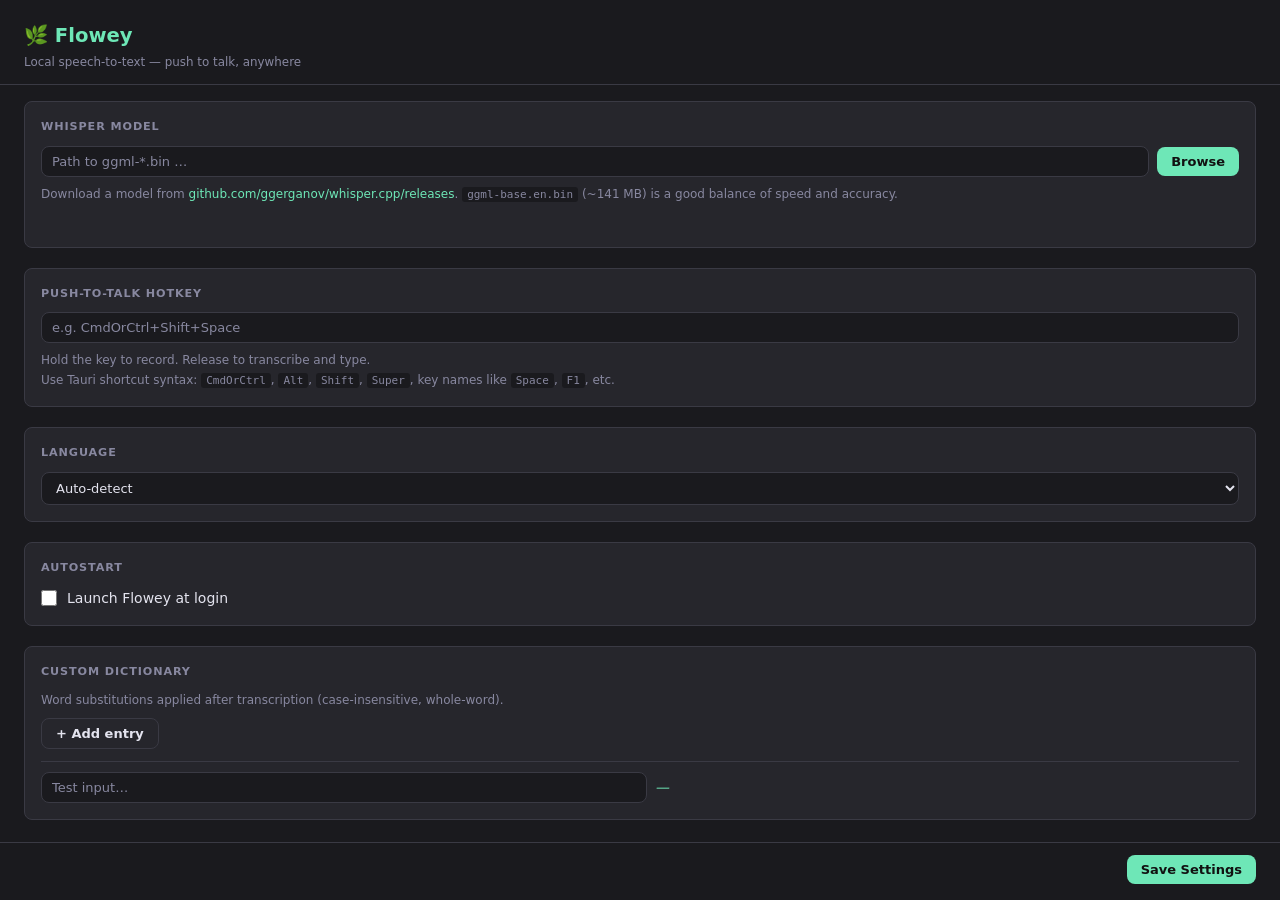
==== frontend/index.html @ 40b997fe "Initial implementation: Tauri-based local speech-to-text app - Push-to-talk via configurable global " ====
<!DOCTYPE html>
<html lang="en">
<head>
  <meta charset="UTF-8" />
  <meta name="viewport" content="width=device-width, initial-scale=1.0" />
  <title>Flowey — Settings</title>
  <link rel="stylesheet" href="style.css" />
</head>
<body>
  <header>
    <h1>🌿 Flowey</h1>
    <p class="subtitle">Local speech-to-text — push to talk, anywhere</p>
  </header>

  <main>

    <!-- ── Model ──────────────────────────────────────────── -->
    <section>
      <h2>Whisper Model</h2>
      <div class="row">
        <input id="model-path" type="text" placeholder="Path to ggml-*.bin …" spellcheck="false" />
        <button id="model-browse">Browse</button>
      </div>
      <p class="hint">
        Download a model from
        <a href="#" id="model-link">github.com/ggerganov/whisper.cpp/releases</a>.
        <code>ggml-base.en.bin</code> (~141 MB) is a good balance of speed and accuracy.
      </p>
      <div id="model-status" class="model-status"></div>
    </section>

    <!-- ── Hotkey ─────────────────────────────────────────── -->
    <section>
      <h2>Push-to-Talk Hotkey</h2>
      <div class="row">
        <input id="hotkey" type="text" placeholder="e.g. CmdOrCtrl+Shift+Space" spellcheck="false" />
      </div>
      <p class="hint">
        Hold the key to record. Release to transcribe and type.<br />
        Use Tauri shortcut syntax: <code>CmdOrCtrl</code>, <code>Alt</code>,
        <code>Shift</code>, <code>Super</code>, key names like <code>Space</code>,
        <code>F1</code>, etc.
      </p>
    </section>

    <!-- ── Language ───────────────────────────────────────── -->
    <section>
      <h2>Language</h2>
      <select id="language">
        <option value="auto">Auto-detect</option>
        <option value="en">English</option>
        <option value="es">Spanish</option>
        <option value="fr">French</option>
        <option value="de">German</option>
        <option value="it">Italian</option>
        <option value="pt">Portuguese</option>
        <option value="nl">Dutch</option>
        <option value="ja">Japanese</option>
        <option value="zh">Chinese</option>
        <option value="ko">Korean</option>
        <option value="ru">Russian</option>
        <option value="ar">Arabic</option>
        <option value="hi">Hindi</option>
        <option value="tr">Turkish</option>
        <option value="pl">Polish</option>
      </select>
    </section>

    <!-- ── Autostart ──────────────────────────────────────── -->
    <section>
      <h2>Autostart</h2>
      <label class="toggle-row">
        <input id="autostart" type="checkbox" />
        <span>Launch Flowey at login</span>
      </label>
    </section>

    <!-- ── Dictionary ─────────────────────────────────────── -->
    <section>
      <h2>Custom Dictionary</h2>
      <p class="hint">
        Word substitutions applied after transcription (case-insensitive, whole-word).
      </p>
      <div id="dict-entries"></div>
      <button id="dict-add" class="secondary">+ Add entry</button>

      <div class="dict-test">
        <input id="dict-test-input"  type="text" placeholder="Test input…" />
        <span id="dict-test-output" class="dict-test-output">—</span>
      </div>
    </section>

  </main>

  <footer>
    <div id="save-status" class="save-status"></div>
    <button id="save">Save Settings</button>
  </footer>

  <script src="settings.js"></script>
</body>
</html>
---- frontend/style.css ----
/* ── Reset & base ──────────────────────────────────────────── */
*, *::before, *::after { box-sizing: border-box; margin: 0; padding: 0; }

:root {
  --bg:       #1a1a1e;
  --surface:  #26262c;
  --border:   #3a3a44;
  --accent:   #6ee7b7;
  --text:     #e4e4ef;
  --muted:    #8888a0;
  --danger:   #f87171;
  --radius:   8px;
  --font:     -apple-system, BlinkMacSystemFont, "Segoe UI", system-ui, sans-serif;
}

html, body {
  background: var(--bg);
  color: var(--text);
  font-family: var(--font);
  font-size: 14px;
  line-height: 1.6;
  height: 100%;
}

body {
  display: flex;
  flex-direction: column;
  min-height: 100vh;
}

/* ── Header ────────────────────────────────────────────────── */
header {
  padding: 20px 24px 12px;
  border-bottom: 1px solid var(--border);
}
header h1    { font-size: 1.4rem; font-weight: 700; color: var(--accent); }
header .subtitle { color: var(--muted); font-size: 0.85rem; margin-top: 2px; }

/* ── Main ──────────────────────────────────────────────────── */
main {
  flex: 1;
  overflow-y: auto;
  padding: 16px 24px;
  display: flex;
  flex-direction: column;
  gap: 20px;
}

section {
  background: var(--surface);
  border: 1px solid var(--border);
  border-radius: var(--radius);
  padding: 16px;
}

section h2 {
  font-size: 0.8rem;
  font-weight: 600;
  text-transform: uppercase;
  letter-spacing: 0.08em;
  color: var(--muted);
  margin-bottom: 10px;
}

/* ── Form elements ─────────────────────────────────────────── */
input[type="text"], select {
  background: var(--bg);
  border: 1px solid var(--border);
  border-radius: var(--radius);
  color: var(--text);
  font-family: var(--font);
  font-size: 13px;
  padding: 7px 10px;
  width: 100%;
  outline: none;
  transition: border-color .15s;
}
input[type="text"]:focus,
select:focus { border-color: var(--accent); }

input[type="text"]::placeholder { color: var(--muted); }

select { cursor: pointer; }
select option { background: var(--surface); }

/* ── Buttons ───────────────────────────────────────────────── */
button {
  background: var(--accent);
  border: none;
  border-radius: var(--radius);
  color: #111;
  cursor: pointer;
  font-family: var(--font);
  font-size: 13px;
  font-weight: 600;
  padding: 7px 14px;
  transition: opacity .15s;
  white-space: nowrap;
}
button:hover   { opacity: .85; }
button:active  { opacity: .7;  }
button.secondary {
  background: var(--surface);
  border: 1px solid var(--border);
  color: var(--text);
}

/* ── Row layout ────────────────────────────────────────────── */
.row {
  display: flex;
  gap: 8px;
  align-items: center;
}
.row input { flex: 1; }

/* ── Hints ─────────────────────────────────────────────────── */
.hint {
  color: var(--muted);
  font-size: 12px;
  margin-top: 8px;
}
.hint a          { color: var(--accent); text-decoration: none; }
.hint a:hover    { text-decoration: underline; }
.hint code {
  background: var(--bg);
  border-radius: 3px;
  padding: 1px 5px;
  font-size: 11px;
  font-family: "SFMono-Regular", Consolas, monospace;
}

/* ── Autostart toggle ──────────────────────────────────────── */
.toggle-row {
  display: flex;
  align-items: center;
  gap: 10px;
  cursor: pointer;
}
.toggle-row input[type="checkbox"] {
  width: 16px;
  height: 16px;
  cursor: pointer;
  accent-color: var(--accent);
}

/* ── Dictionary ────────────────────────────────────────────── */
#dict-entries {
  display: flex;
  flex-direction: column;
  gap: 6px;
  margin-bottom: 8px;
}
.dict-row {
  display: flex;
  gap: 6px;
  align-items: center;
}
.dict-row input       { flex: 1; }
.dict-row input:first-child { max-width: 40%; }
.dict-row .dict-arrow { color: var(--muted); user-select: none; padding: 0 2px; }
.dict-row .dict-del   {
  background: transparent;
  border: 1px solid var(--border);
  color: var(--danger);
  padding: 4px 8px;
  font-size: 12px;
}

.dict-test {
  display: flex;
  align-items: center;
  gap: 8px;
  margin-top: 12px;
  padding-top: 10px;
  border-top: 1px solid var(--border);
}
.dict-test input        { flex: 1; }
.dict-test-output {
  flex: 1;
  font-style: italic;
  color: var(--accent);
  min-width: 0;
  white-space: nowrap;
  overflow: hidden;
  text-overflow: ellipsis;
}

/* ── Model status ──────────────────────────────────────────── */
.model-status {
  margin-top: 8px;
  font-size: 12px;
  min-height: 18px;
}
.model-status.ok  { color: var(--accent); }
.model-status.err { color: var(--danger); }

/* ── Footer / save ─────────────────────────────────────────── */
footer {
  display: flex;
  align-items: center;
  justify-content: flex-end;
  gap: 12px;
  padding: 12px 24px 16px;
  border-top: 1px solid var(--border);
}

.save-status {
  font-size: 12px;
  color: var(--accent);
  min-height: 18px;
  transition: opacity .3s;
}
.save-status.err { color: var(--danger); }

/* ── Scrollbar ─────────────────────────────────────────────── */
::-webkit-scrollbar       { width: 6px; }
::-webkit-scrollbar-track { background: transparent; }
::-webkit-scrollbar-thumb { background: var(--border); border-radius: 3px; }
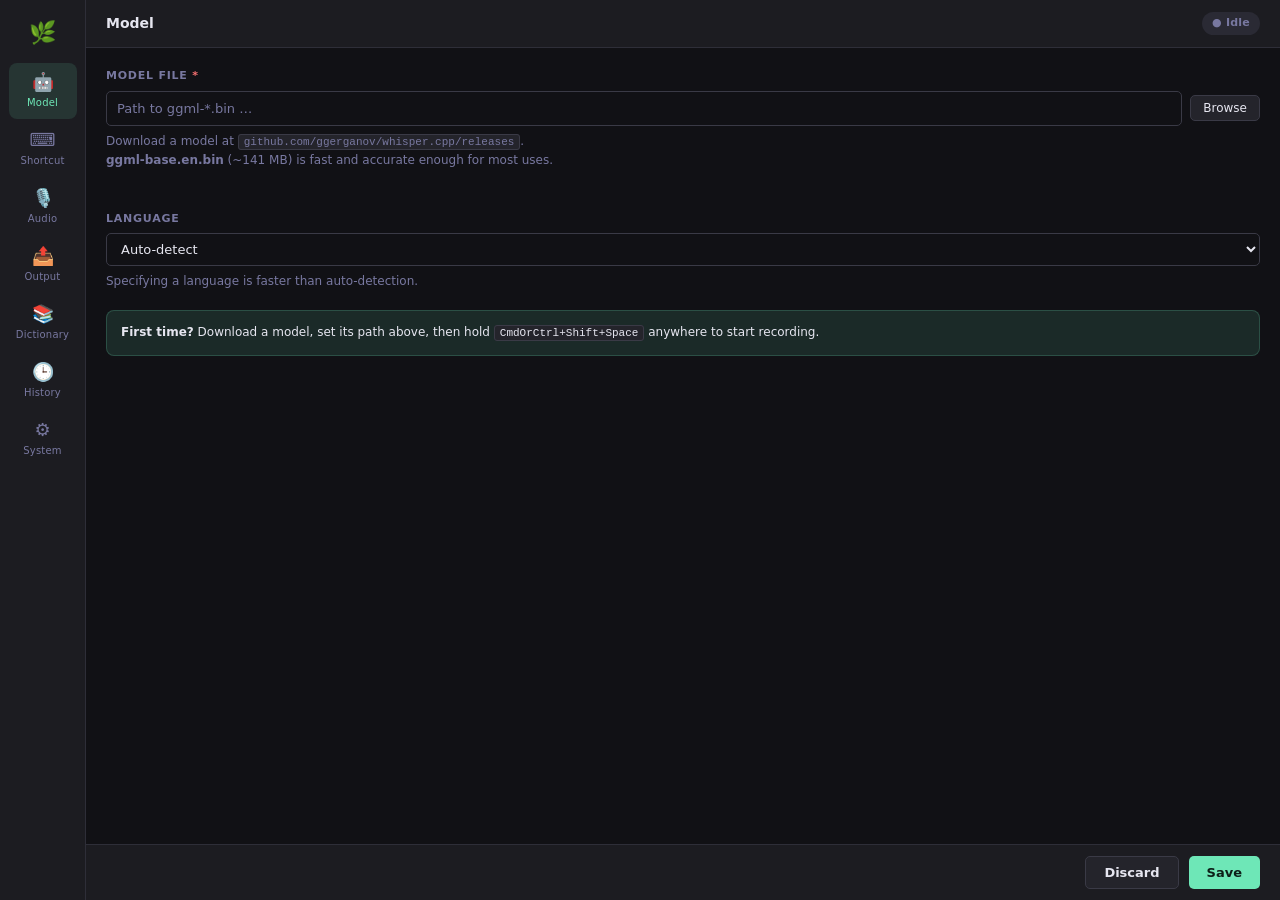
==== commit c6725eea: "feat: major improvement pass — new features, bug fixes, UI redesign, landing page Backend fixes & im" ====
--- a/frontend/index.html
+++ b/frontend/index.html
@@ -7,96 +7,260 @@
   <link rel="stylesheet" href="style.css" />
 </head>
 <body>
-  <header>
-    <h1>🌿 Flowey</h1>
-    <p class="subtitle">Local speech-to-text — push to talk, anywhere</p>
-  </header>
-
-  <main>
-
-    <!-- ── Model ──────────────────────────────────────────── -->
-    <section>
-      <h2>Whisper Model</h2>
-      <div class="row">
-        <input id="model-path" type="text" placeholder="Path to ggml-*.bin …" spellcheck="false" />
-        <button id="model-browse">Browse</button>
+
+<!-- ── App shell ──────────────────────────────────────────── -->
+<div class="shell">
+
+  <!-- Sidebar -->
+  <nav class="sidebar">
+    <div class="sidebar-logo">🌿</div>
+
+    <button class="nav-item active" data-section="model">
+      <span class="nav-icon">🤖</span>
+      <span class="nav-label">Model</span>
+    </button>
+    <button class="nav-item" data-section="shortcut">
+      <span class="nav-icon">⌨️</span>
+      <span class="nav-label">Shortcut</span>
+    </button>
+    <button class="nav-item" data-section="audio">
+      <span class="nav-icon">🎙️</span>
+      <span class="nav-label">Audio</span>
+    </button>
+    <button class="nav-item" data-section="output">
+      <span class="nav-icon">📤</span>
+      <span class="nav-label">Output</span>
+    </button>
+    <button class="nav-item" data-section="dictionary">
+      <span class="nav-icon">📚</span>
+      <span class="nav-label">Dictionary</span>
+    </button>
+    <button class="nav-item" data-section="history">
+      <span class="nav-icon">🕒</span>
+      <span class="nav-label">History</span>
+    </button>
+    <button class="nav-item" data-section="system">
+      <span class="nav-icon">⚙️</span>
+      <span class="nav-label">System</span>
+    </button>
+  </nav>
+
+  <!-- Main area -->
+  <div class="main">
+
+    <!-- Header -->
+    <header class="topbar">
+      <span class="topbar-title" id="section-title">Model</span>
+      <span id="status-badge" class="status-badge idle">● Idle</span>
+    </header>
+
+    <!-- Content panels -->
+    <div class="content">
+
+      <!-- ── Model ─────────────────────────────────────── -->
+      <section id="section-model" class="panel active">
+        <div class="field-group">
+          <label class="field-label">Model file <span class="required">*</span></label>
+          <div class="row">
+            <input id="model-path" type="text"
+                   placeholder="Path to ggml-*.bin …" spellcheck="false" />
+            <button id="model-browse" class="btn-sm">Browse</button>
+          </div>
+          <p class="hint">
+            Download a model at
+            <code>github.com/ggerganov/whisper.cpp/releases</code>.<br />
+            <strong>ggml-base.en.bin</strong> (~141 MB) is fast and accurate enough for most uses.
+          </p>
+          <div id="model-status" class="inline-status"></div>
+        </div>
+
+        <div class="field-group">
+          <label class="field-label">Language</label>
+          <select id="language">
+            <option value="auto">Auto-detect</option>
+            <option value="en">English</option>
+            <option value="es">Spanish</option>
+            <option value="fr">French</option>
+            <option value="de">German</option>
+            <option value="it">Italian</option>
+            <option value="pt">Portuguese</option>
+            <option value="nl">Dutch</option>
+            <option value="ja">Japanese</option>
+            <option value="zh">Chinese</option>
+            <option value="ko">Korean</option>
+            <option value="ru">Russian</option>
+            <option value="ar">Arabic</option>
+            <option value="hi">Hindi</option>
+            <option value="tr">Turkish</option>
+            <option value="pl">Polish</option>
+          </select>
+          <p class="hint">Specifying a language is faster than auto-detection.</p>
+        </div>
+
+        <div class="callout">
+          <strong>First time?</strong> Download a model, set its path above, then
+          hold <kbd>CmdOrCtrl+Shift+Space</kbd> anywhere to start recording.
+        </div>
+      </section>
+
+      <!-- ── Shortcut ───────────────────────────────────── -->
+      <section id="section-shortcut" class="panel">
+        <div class="field-group">
+          <label class="field-label">Push-to-talk hotkey</label>
+          <div class="hotkey-row">
+            <input id="hotkey" type="text"
+                   placeholder="e.g. CmdOrCtrl+Shift+Space" spellcheck="false"
+                   readonly />
+            <button id="hotkey-record" class="btn-sm">Change</button>
+            <button id="hotkey-reset"  class="btn-sm secondary" title="Reset to default">↺</button>
+          </div>
+          <div id="hotkey-recording-hint" class="hint" style="display:none">
+            Press any key combination… <span id="hotkey-preview" class="key-preview"></span>
+          </div>
+          <p class="hint">
+            Hold to record, release to transcribe.<br />
+            Syntax: <kbd>CmdOrCtrl</kbd> <kbd>Alt</kbd> <kbd>Shift</kbd>
+            <kbd>Super</kbd> + key name.
+          </p>
+        </div>
+
+        <div class="field-group">
+          <label class="field-label">Max recording duration</label>
+          <div class="row row-compact">
+            <input id="max-secs" type="number" min="5" max="300" step="5"
+                   style="width:90px" />
+            <span class="unit">seconds</span>
+          </div>
+          <p class="hint">Recording stops automatically after this many seconds. (5–300 s)</p>
+        </div>
+      </section>
+
+      <!-- ── Audio ──────────────────────────────────────── -->
+      <section id="section-audio" class="panel">
+        <div class="field-group">
+          <label class="field-label">Input device</label>
+          <div class="row">
+            <select id="input-device" style="flex:1"></select>
+            <button id="refresh-devices" class="btn-sm secondary" title="Refresh">↻</button>
+          </div>
+          <p class="hint">Choose which microphone Flowey records from.</p>
+        </div>
+      </section>
+
+      <!-- ── Output ─────────────────────────────────────── -->
+      <section id="section-output" class="panel">
+        <div class="field-group">
+          <label class="field-label">Text delivery mode</label>
+          <div class="radio-group">
+            <label class="radio-item">
+              <input type="radio" name="output-mode" value="type" />
+              <span class="radio-label">
+                <strong>Keystroke injection</strong>
+                <span class="radio-sub">Types directly into the focused window (default)</span>
+              </span>
+            </label>
+            <label class="radio-item">
+              <input type="radio" name="output-mode" value="clipboard" />
+              <span class="radio-label">
+                <strong>Clipboard only</strong>
+                <span class="radio-sub">Copies text to clipboard — paste manually with Ctrl+V</span>
+              </span>
+            </label>
+            <label class="radio-item">
+              <input type="radio" name="output-mode" value="typeAndClipboard" />
+              <span class="radio-label">
+                <strong>Both</strong>
+                <span class="radio-sub">Types AND copies — most flexible option</span>
+              </span>
+            </label>
+          </div>
+        </div>
+
+        <div class="callout callout-info">
+          <strong>macOS users:</strong> keystroke injection requires
+          <em>Accessibility</em> permission (System Settings → Privacy → Accessibility).
+          Use <strong>Clipboard only</strong> as a fallback.
+        </div>
+      </section>
+
+      <!-- ── Dictionary ─────────────────────────────────── -->
+      <section id="section-dictionary" class="panel">
+        <p class="hint" style="margin-bottom:12px">
+          Word substitutions applied after every transcription.
+          Case-insensitive. Whole-word matching.
+        </p>
+
+        <div class="dict-toolbar">
+          <button id="dict-add" class="btn-sm">+ Add entry</button>
+          <button id="dict-import" class="btn-sm secondary">Import JSON</button>
+          <button id="dict-export" class="btn-sm secondary">Export JSON</button>
+        </div>
+
+        <div id="dict-entries"></div>
+
+        <div class="dict-test-row">
+          <span class="dict-test-label">Test:</span>
+          <input id="dict-test-input"  type="text" placeholder="Type something…" />
+          <span class="dict-arrow">→</span>
+          <span id="dict-test-output" class="dict-test-output">—</span>
+        </div>
+      </section>
+
+      <!-- ── History ────────────────────────────────────── -->
+      <section id="section-history" class="panel">
+        <div class="history-toolbar">
+          <span class="history-count" id="history-count">0 entries</span>
+          <button id="history-clear" class="btn-sm secondary danger">Clear all</button>
+        </div>
+        <div id="history-list" class="history-list">
+          <p class="empty-state">No transcriptions yet. Hold the hotkey and speak!</p>
+        </div>
+      </section>
+
+      <!-- ── System ─────────────────────────────────────── -->
+      <section id="section-system" class="panel">
+        <div class="field-group">
+          <label class="field-label">Startup</label>
+          <label class="toggle-row">
+            <input id="autostart" type="checkbox" />
+            <span class="toggle-label">Launch Flowey at login</span>
+          </label>
+          <p class="hint">Flowey will run silently in the background at system startup.</p>
+        </div>
+
+        <div class="field-group">
+          <label class="field-label">About</label>
+          <div class="about-card">
+            <div class="about-logo">🌿</div>
+            <div>
+              <p><strong>Flowey</strong> v0.1.0</p>
+              <p class="hint">Local speech-to-text · Tauri + Rust + whisper.cpp</p>
+              <p class="hint">MIT License</p>
+            </div>
+          </div>
+        </div>
+
+        <div class="field-group">
+          <label class="field-label">Config file</label>
+          <div id="config-path" class="code-path">—</div>
+          <p class="hint">Edit manually if needed, then restart Flowey.</p>
+        </div>
+      </section>
+
+    </div><!-- /content -->
+
+    <!-- Footer -->
+    <footer class="footer">
+      <span id="save-status" class="save-status"></span>
+      <div class="footer-btns">
+        <button id="discard-btn" class="btn secondary">Discard</button>
+        <button id="save-btn"    class="btn">Save</button>
       </div>
-      <p class="hint">
-        Download a model from
-        <a href="#" id="model-link">github.com/ggerganov/whisper.cpp/releases</a>.
-        <code>ggml-base.en.bin</code> (~141 MB) is a good balance of speed and accuracy.
-      </p>
-      <div id="model-status" class="model-status"></div>
-    </section>
-
-    <!-- ── Hotkey ─────────────────────────────────────────── -->
-    <section>
-      <h2>Push-to-Talk Hotkey</h2>
-      <div class="row">
-        <input id="hotkey" type="text" placeholder="e.g. CmdOrCtrl+Shift+Space" spellcheck="false" />
-      </div>
-      <p class="hint">
-        Hold the key to record. Release to transcribe and type.<br />
-        Use Tauri shortcut syntax: <code>CmdOrCtrl</code>, <code>Alt</code>,
-        <code>Shift</code>, <code>Super</code>, key names like <code>Space</code>,
-        <code>F1</code>, etc.
-      </p>
-    </section>
-
-    <!-- ── Language ───────────────────────────────────────── -->
-    <section>
-      <h2>Language</h2>
-      <select id="language">
-        <option value="auto">Auto-detect</option>
-        <option value="en">English</option>
-        <option value="es">Spanish</option>
-        <option value="fr">French</option>
-        <option value="de">German</option>
-        <option value="it">Italian</option>
-        <option value="pt">Portuguese</option>
-        <option value="nl">Dutch</option>
-        <option value="ja">Japanese</option>
-        <option value="zh">Chinese</option>
-        <option value="ko">Korean</option>
-        <option value="ru">Russian</option>
-        <option value="ar">Arabic</option>
-        <option value="hi">Hindi</option>
-        <option value="tr">Turkish</option>
-        <option value="pl">Polish</option>
-      </select>
-    </section>
-
-    <!-- ── Autostart ──────────────────────────────────────── -->
-    <section>
-      <h2>Autostart</h2>
-      <label class="toggle-row">
-        <input id="autostart" type="checkbox" />
-        <span>Launch Flowey at login</span>
-      </label>
-    </section>
-
-    <!-- ── Dictionary ─────────────────────────────────────── -->
-    <section>
-      <h2>Custom Dictionary</h2>
-      <p class="hint">
-        Word substitutions applied after transcription (case-insensitive, whole-word).
-      </p>
-      <div id="dict-entries"></div>
-      <button id="dict-add" class="secondary">+ Add entry</button>
-
-      <div class="dict-test">
-        <input id="dict-test-input"  type="text" placeholder="Test input…" />
-        <span id="dict-test-output" class="dict-test-output">—</span>
-      </div>
-    </section>
-
-  </main>
-
-  <footer>
-    <div id="save-status" class="save-status"></div>
-    <button id="save">Save Settings</button>
-  </footer>
-
-  <script src="settings.js"></script>
+    </footer>
+
+  </div><!-- /main -->
+</div><!-- /shell -->
+
+<script src="settings.js"></script>
 </body>
 </html>
--- a/frontend/style.css
+++ b/frontend/style.css
@@ -1,218 +1,410 @@
-/* ── Reset & base ──────────────────────────────────────────── */
+/* ── Reset & custom properties ─────────────────────────────── */
 *, *::before, *::after { box-sizing: border-box; margin: 0; padding: 0; }
 
 :root {
-  --bg:       #1a1a1e;
-  --surface:  #26262c;
-  --border:   #3a3a44;
+  /* Palette */
+  --bg:       #111115;
+  --surface:  #1c1c21;
+  --surface2: #24242b;
+  --border:   #2e2e38;
+  --border2:  #3a3a46;
   --accent:   #6ee7b7;
-  --text:     #e4e4ef;
-  --muted:    #8888a0;
+  --accent-dim: rgba(110, 231, 183, .12);
+  --text:     #e6e6f0;
+  --muted:    #7878a0;
   --danger:   #f87171;
-  --radius:   8px;
-  --font:     -apple-system, BlinkMacSystemFont, "Segoe UI", system-ui, sans-serif;
+  --warn:     #fbbf24;
+  --info:     #60a5fa;
+  /* Layout */
+  --sidebar-w: 86px;
+  --topbar-h:  48px;
+  --footer-h:  56px;
+  --radius:    8px;
+  --radius-sm: 5px;
+  /* Typography */
+  --font: -apple-system, BlinkMacSystemFont, "Segoe UI", system-ui, sans-serif;
+  --mono: "SFMono-Regular", Consolas, "Liberation Mono", monospace;
 }
 
 html, body {
   background: var(--bg);
   color: var(--text);
   font-family: var(--font);
+  font-size: 13px;
+  line-height: 1.5;
+  height: 100%;
+  overflow: hidden;
+  -webkit-font-smoothing: antialiased;
+}
+
+/* ── Shell layout ───────────────────────────────────────────── */
+.shell {
+  display: flex;
+  height: 100vh;
+  overflow: hidden;
+}
+
+/* ── Sidebar ────────────────────────────────────────────────── */
+.sidebar {
+  width: var(--sidebar-w);
+  min-width: var(--sidebar-w);
+  background: var(--surface);
+  border-right: 1px solid var(--border);
+  display: flex;
+  flex-direction: column;
+  align-items: center;
+  padding: 12px 0 16px;
+  gap: 2px;
+  overflow: hidden;
+}
+
+.sidebar-logo {
+  font-size: 22px;
+  padding: 4px 0 12px;
+  user-select: none;
+}
+
+.nav-item {
+  all: unset;
+  display: flex;
+  flex-direction: column;
+  align-items: center;
+  justify-content: center;
+  width: 68px;
+  height: 56px;
+  border-radius: var(--radius);
+  cursor: pointer;
+  gap: 4px;
+  transition: background .15s, color .15s;
+  color: var(--muted);
+}
+.nav-item:hover  { background: var(--surface2); color: var(--text); }
+.nav-item.active { background: var(--accent-dim); color: var(--accent); }
+
+.nav-icon  { font-size: 18px; line-height: 1; }
+.nav-label { font-size: 10px; font-weight: 500; letter-spacing: .02em; }
+
+/* ── Main area ──────────────────────────────────────────────── */
+.main {
+  flex: 1;
+  display: flex;
+  flex-direction: column;
+  overflow: hidden;
+}
+
+/* ── Topbar ─────────────────────────────────────────────────── */
+.topbar {
+  height: var(--topbar-h);
+  min-height: var(--topbar-h);
+  background: var(--surface);
+  border-bottom: 1px solid var(--border);
+  display: flex;
+  align-items: center;
+  justify-content: space-between;
+  padding: 0 20px;
+}
+
+.topbar-title {
   font-size: 14px;
-  line-height: 1.6;
-  height: 100%;
-}
-
-body {
-  display: flex;
-  flex-direction: column;
-  min-height: 100vh;
-}
-
-/* ── Header ────────────────────────────────────────────────── */
-header {
-  padding: 20px 24px 12px;
-  border-bottom: 1px solid var(--border);
-}
-header h1    { font-size: 1.4rem; font-weight: 700; color: var(--accent); }
-header .subtitle { color: var(--muted); font-size: 0.85rem; margin-top: 2px; }
-
-/* ── Main ──────────────────────────────────────────────────── */
-main {
+  font-weight: 600;
+  color: var(--text);
+}
+
+.status-badge {
+  font-size: 11px;
+  font-weight: 600;
+  padding: 3px 10px;
+  border-radius: 20px;
+  letter-spacing: .02em;
+  user-select: none;
+}
+.status-badge.idle         { background: rgba(120,120,160,.15); color: var(--muted); }
+.status-badge.recording    { background: rgba(248,113,113,.15); color: var(--danger);
+                              animation: pulse-red 1s ease-in-out infinite; }
+.status-badge.transcribing { background: rgba(96,165,250,.15);  color: var(--info);
+                              animation: pulse-blue .8s ease-in-out infinite; }
+
+@keyframes pulse-red  { 0%,100%{opacity:1} 50%{opacity:.6} }
+@keyframes pulse-blue { 0%,100%{opacity:1} 50%{opacity:.5} }
+
+/* ── Content ────────────────────────────────────────────────── */
+.content {
   flex: 1;
   overflow-y: auto;
-  padding: 16px 24px;
-  display: flex;
-  flex-direction: column;
-  gap: 20px;
-}
-
-section {
-  background: var(--surface);
-  border: 1px solid var(--border);
-  border-radius: var(--radius);
-  padding: 16px;
-}
-
-section h2 {
-  font-size: 0.8rem;
+  padding: 20px;
+  position: relative;
+}
+
+/* ── Section panels ─────────────────────────────────────────── */
+.panel { display: none; flex-direction: column; gap: 20px; }
+.panel.active { display: flex; }
+
+/* ── Field groups ───────────────────────────────────────────── */
+.field-group { display: flex; flex-direction: column; gap: 6px; }
+
+.field-label {
+  font-size: 11px;
   font-weight: 600;
   text-transform: uppercase;
-  letter-spacing: 0.08em;
+  letter-spacing: .07em;
   color: var(--muted);
-  margin-bottom: 10px;
-}
-
-/* ── Form elements ─────────────────────────────────────────── */
-input[type="text"], select {
+}
+.required { color: var(--danger); }
+
+/* ── Inputs / selects ───────────────────────────────────────── */
+input[type="text"],
+input[type="number"],
+select {
   background: var(--bg);
-  border: 1px solid var(--border);
-  border-radius: var(--radius);
-  color: var(--text);
-  font-family: var(--font);
-  font-size: 13px;
+  border: 1px solid var(--border2);
+  border-radius: var(--radius-sm);
+  color: var(--text);
+  font: inherit;
   padding: 7px 10px;
   width: 100%;
   outline: none;
-  transition: border-color .15s;
+  transition: border-color .15s, box-shadow .15s;
 }
 input[type="text"]:focus,
-select:focus { border-color: var(--accent); }
-
-input[type="text"]::placeholder { color: var(--muted); }
-
+input[type="number"]:focus,
+select:focus {
+  border-color: var(--accent);
+  box-shadow: 0 0 0 3px rgba(110,231,183,.1);
+}
+input::placeholder { color: var(--muted); }
 select { cursor: pointer; }
-select option { background: var(--surface); }
-
-/* ── Buttons ───────────────────────────────────────────────── */
-button {
+select option { background: var(--surface2); }
+
+/* ── Rows ───────────────────────────────────────────────────── */
+.row { display: flex; gap: 8px; align-items: center; }
+.row input, .row select { flex: 1; }
+.row-compact { gap: 6px; }
+.unit { color: var(--muted); font-size: 12px; white-space: nowrap; }
+
+/* ── Buttons ────────────────────────────────────────────────── */
+.btn, button.btn {
   background: var(--accent);
   border: none;
-  border-radius: var(--radius);
-  color: #111;
-  cursor: pointer;
-  font-family: var(--font);
-  font-size: 13px;
-  font-weight: 600;
-  padding: 7px 14px;
-  transition: opacity .15s;
+  border-radius: var(--radius-sm);
+  color: #0d1f18;
+  cursor: pointer;
+  font: 600 13px/1 var(--font);
+  padding: 9px 18px;
+  transition: opacity .15s, transform .1s;
+}
+.btn:hover  { opacity: .88; }
+.btn:active { opacity: .75; transform: scale(.98); }
+
+.btn.secondary, button.secondary {
+  background: var(--surface2);
+  border: 1px solid var(--border2);
+  color: var(--text);
+}
+.btn.secondary:hover { background: var(--border); }
+
+.btn-sm {
+  background: var(--surface2);
+  border: 1px solid var(--border2);
+  border-radius: var(--radius-sm);
+  color: var(--text);
+  cursor: pointer;
+  font: 500 12px/1 var(--font);
+  padding: 6px 12px;
   white-space: nowrap;
-}
-button:hover   { opacity: .85; }
-button:active  { opacity: .7;  }
-button.secondary {
-  background: var(--surface);
-  border: 1px solid var(--border);
-  color: var(--text);
-}
-
-/* ── Row layout ────────────────────────────────────────────── */
-.row {
-  display: flex;
-  gap: 8px;
-  align-items: center;
-}
-.row input { flex: 1; }
-
-/* ── Hints ─────────────────────────────────────────────────── */
+  transition: background .15s;
+}
+.btn-sm:hover { background: var(--border); }
+
+.btn.danger, .btn-sm.danger { color: var(--danger); }
+
+/* ── Hints ──────────────────────────────────────────────────── */
 .hint {
   color: var(--muted);
   font-size: 12px;
-  margin-top: 8px;
-}
-.hint a          { color: var(--accent); text-decoration: none; }
-.hint a:hover    { text-decoration: underline; }
-.hint code {
-  background: var(--bg);
+  line-height: 1.5;
+}
+.hint code, .hint kbd, kbd {
+  background: var(--surface2);
+  border: 1px solid var(--border2);
   border-radius: 3px;
+  font-family: var(--mono);
+  font-size: 11px;
   padding: 1px 5px;
-  font-size: 11px;
-  font-family: "SFMono-Regular", Consolas, monospace;
-}
-
-/* ── Autostart toggle ──────────────────────────────────────── */
+}
+
+/* ── Callout ────────────────────────────────────────────────── */
+.callout {
+  background: var(--accent-dim);
+  border: 1px solid rgba(110,231,183,.2);
+  border-radius: var(--radius);
+  color: var(--text);
+  font-size: 12px;
+  line-height: 1.6;
+  padding: 12px 14px;
+}
+.callout-info {
+  background: rgba(96,165,250,.08);
+  border-color: rgba(96,165,250,.2);
+}
+
+/* ── Inline status ──────────────────────────────────────────── */
+.inline-status { font-size: 12px; min-height: 16px; }
+.inline-status.ok  { color: var(--accent); }
+.inline-status.err { color: var(--danger); }
+.inline-status.warn{ color: var(--warn); }
+
+/* ── Hotkey recorder ────────────────────────────────────────── */
+.hotkey-row { display: flex; gap: 8px; align-items: center; }
+.hotkey-row input { flex: 1; font-family: var(--mono); }
+.key-preview {
+  font-family: var(--mono);
+  color: var(--accent);
+  font-size: 12px;
+}
+
+/* ── Radio group ────────────────────────────────────────────── */
+.radio-group { display: flex; flex-direction: column; gap: 8px; }
+.radio-item {
+  display: flex;
+  align-items: flex-start;
+  gap: 10px;
+  background: var(--surface2);
+  border: 1px solid var(--border);
+  border-radius: var(--radius);
+  cursor: pointer;
+  padding: 10px 12px;
+  transition: border-color .15s, background .15s;
+}
+.radio-item:has(input:checked) {
+  border-color: var(--accent);
+  background: var(--accent-dim);
+}
+.radio-item input[type="radio"] { margin-top: 3px; accent-color: var(--accent); }
+.radio-label { display: flex; flex-direction: column; gap: 2px; }
+.radio-sub   { color: var(--muted); font-size: 12px; }
+
+/* ── Toggle ─────────────────────────────────────────────────── */
 .toggle-row {
-  display: flex;
-  align-items: center;
-  gap: 10px;
-  cursor: pointer;
+  display: flex; align-items: center; gap: 10px; cursor: pointer;
 }
 .toggle-row input[type="checkbox"] {
-  width: 16px;
-  height: 16px;
-  cursor: pointer;
-  accent-color: var(--accent);
-}
-
-/* ── Dictionary ────────────────────────────────────────────── */
-#dict-entries {
-  display: flex;
-  flex-direction: column;
-  gap: 6px;
-  margin-bottom: 8px;
-}
-.dict-row {
-  display: flex;
-  gap: 6px;
-  align-items: center;
-}
-.dict-row input       { flex: 1; }
-.dict-row input:first-child { max-width: 40%; }
-.dict-row .dict-arrow { color: var(--muted); user-select: none; padding: 0 2px; }
-.dict-row .dict-del   {
+  width: 16px; height: 16px;
+  accent-color: var(--accent); cursor: pointer;
+}
+.toggle-label { font-size: 13px; }
+
+/* ── Dictionary ─────────────────────────────────────────────── */
+.dict-toolbar { display: flex; gap: 8px; margin-bottom: 12px; }
+
+#dict-entries { display: flex; flex-direction: column; gap: 6px; margin-bottom: 10px; }
+
+.dict-row { display: flex; gap: 6px; align-items: center; }
+.dict-row .dict-key { max-width: 38%; }
+.dict-arrow-label { color: var(--muted); padding: 0 2px; user-select: none; }
+.dict-del {
   background: transparent;
   border: 1px solid var(--border);
+  border-radius: var(--radius-sm);
   color: var(--danger);
-  padding: 4px 8px;
+  cursor: pointer;
   font-size: 12px;
-}
-
-.dict-test {
-  display: flex;
-  align-items: center;
-  gap: 8px;
-  margin-top: 12px;
-  padding-top: 10px;
+  padding: 5px 9px;
+  transition: background .15s;
+}
+.dict-del:hover { background: rgba(248,113,113,.1); }
+
+.dict-test-row {
+  display: flex; align-items: center; gap: 8px;
+  padding-top: 12px; margin-top: 4px;
   border-top: 1px solid var(--border);
 }
-.dict-test input        { flex: 1; }
+.dict-test-label { color: var(--muted); font-size: 11px; white-space: nowrap; }
+.dict-test-row input { flex: 1; min-width: 0; }
+.dict-arrow { color: var(--muted); }
 .dict-test-output {
-  flex: 1;
+  flex: 1; min-width: 0;
+  color: var(--accent);
   font-style: italic;
-  color: var(--accent);
-  min-width: 0;
-  white-space: nowrap;
   overflow: hidden;
   text-overflow: ellipsis;
-}
-
-/* ── Model status ──────────────────────────────────────────── */
-.model-status {
-  margin-top: 8px;
-  font-size: 12px;
-  min-height: 18px;
-}
-.model-status.ok  { color: var(--accent); }
-.model-status.err { color: var(--danger); }
-
-/* ── Footer / save ─────────────────────────────────────────── */
-footer {
+  white-space: nowrap;
+}
+
+/* ── History ────────────────────────────────────────────────── */
+.history-toolbar {
+  display: flex; align-items: center; justify-content: space-between;
+  margin-bottom: 12px;
+}
+.history-count { color: var(--muted); font-size: 12px; }
+
+.history-list { display: flex; flex-direction: column; gap: 6px; }
+
+.history-item {
+  background: var(--surface2);
+  border: 1px solid var(--border);
+  border-radius: var(--radius);
+  display: flex;
+  align-items: flex-start;
+  gap: 10px;
+  padding: 10px 12px;
+}
+.history-text { flex: 1; min-width: 0; word-break: break-word; }
+.history-copy {
+  background: transparent;
+  border: 1px solid var(--border);
+  border-radius: var(--radius-sm);
+  color: var(--muted);
+  cursor: pointer;
+  font-size: 11px;
+  padding: 3px 8px;
+  transition: color .15s, border-color .15s;
+  flex-shrink: 0;
+}
+.history-copy:hover { color: var(--accent); border-color: var(--accent); }
+
+.empty-state { color: var(--muted); font-size: 12px; text-align: center; padding: 24px 0; }
+
+/* ── System / About ─────────────────────────────────────────── */
+.about-card {
   display: flex;
   align-items: center;
-  justify-content: flex-end;
-  gap: 12px;
-  padding: 12px 24px 16px;
+  gap: 14px;
+  background: var(--surface2);
+  border: 1px solid var(--border);
+  border-radius: var(--radius);
+  padding: 14px 16px;
+}
+.about-logo { font-size: 32px; }
+
+.code-path {
+  background: var(--bg);
+  border: 1px solid var(--border);
+  border-radius: var(--radius-sm);
+  color: var(--muted);
+  font-family: var(--mono);
+  font-size: 11px;
+  padding: 8px 10px;
+  word-break: break-all;
+}
+
+/* ── Footer ─────────────────────────────────────────────────── */
+.footer {
+  height: var(--footer-h);
+  min-height: var(--footer-h);
+  background: var(--surface);
   border-top: 1px solid var(--border);
-}
-
-.save-status {
-  font-size: 12px;
-  color: var(--accent);
-  min-height: 18px;
-  transition: opacity .3s;
-}
+  display: flex;
+  align-items: center;
+  justify-content: space-between;
+  padding: 0 20px;
+}
+.footer-btns { display: flex; gap: 10px; }
+.save-status { font-size: 12px; }
+.save-status.ok  { color: var(--accent); }
 .save-status.err { color: var(--danger); }
 
-/* ── Scrollbar ─────────────────────────────────────────────── */
-::-webkit-scrollbar       { width: 6px; }
+/* ── Scrollbar ──────────────────────────────────────────────── */
+::-webkit-scrollbar       { width: 5px; height: 5px; }
 ::-webkit-scrollbar-track { background: transparent; }
-::-webkit-scrollbar-thumb { background: var(--border); border-radius: 3px; }
+::-webkit-scrollbar-thumb { background: var(--border2); border-radius: 3px; }
+::-webkit-scrollbar-thumb:hover { background: var(--muted); }
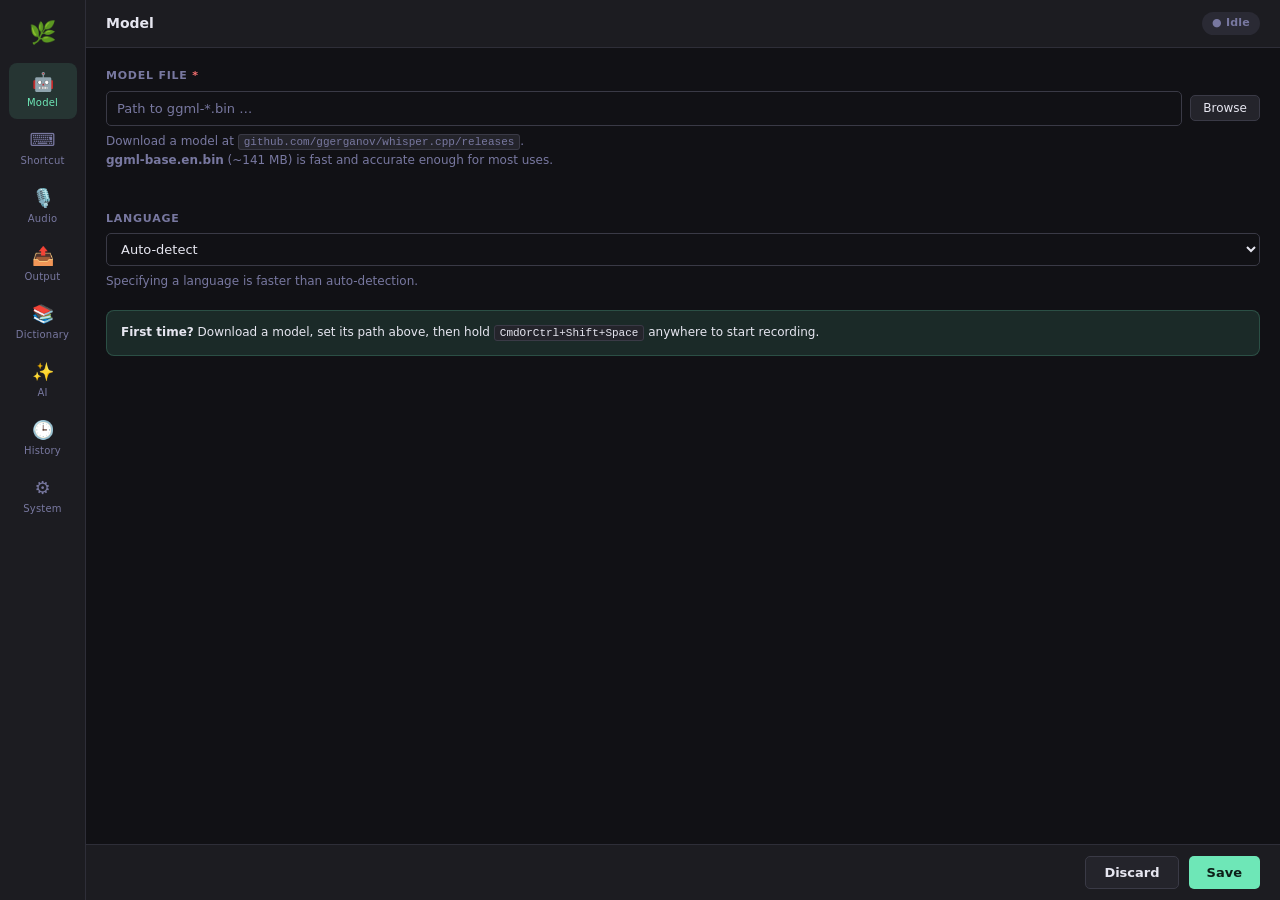
==== commit 97e4755d: "feat: add Ollama LLM post-processing + macOS-only focus Ollama integration (optional cleanup pass af" ====
--- a/frontend/index.html
+++ b/frontend/index.html
@@ -34,6 +34,10 @@
     <button class="nav-item" data-section="dictionary">
       <span class="nav-icon">📚</span>
       <span class="nav-label">Dictionary</span>
+    </button>
+    <button class="nav-item" data-section="ai">
+      <span class="nav-icon">✨</span>
+      <span class="nav-label">AI</span>
     </button>
     <button class="nav-item" data-section="history">
       <span class="nav-icon">🕒</span>
@@ -206,6 +210,56 @@
         </div>
       </section>
 
+      <!-- ── AI / Ollama ────────────────────────────────── -->
+      <section id="section-ai" class="panel">
+        <div class="callout callout-info">
+          <strong>Optional cleanup pass.</strong> Send transcribed text through a
+          local Ollama model to fix punctuation, capitalization and grammar.
+          Requires <a href="https://ollama.com" target="_blank">Ollama</a> running locally.
+        </div>
+
+        <div class="field-group">
+          <label class="toggle-row">
+            <input id="ollama-enabled" type="checkbox" />
+            <span class="toggle-label"><strong>Enable Ollama enhancement</strong></span>
+          </label>
+        </div>
+
+        <div class="field-group">
+          <label class="field-label">Endpoint</label>
+          <div class="row">
+            <input id="ollama-endpoint" type="text"
+                   placeholder="http://localhost:11434" spellcheck="false" />
+            <button id="ollama-check" class="btn-sm">Test</button>
+          </div>
+          <div id="ollama-status" class="inline-status"></div>
+        </div>
+
+        <div class="field-group">
+          <label class="field-label">Model</label>
+          <div class="row">
+            <select id="ollama-model" style="flex:1"></select>
+            <input id="ollama-model-manual" type="text"
+                   placeholder="or type a model name" spellcheck="false"
+                   style="flex:1" />
+          </div>
+          <p class="hint">
+            Recommended: <code>llama3.2:3b</code> (fast, ~2 GB) or
+            <code>qwen2.5:3b</code>. Pull with
+            <code>ollama pull llama3.2:3b</code>.
+          </p>
+        </div>
+
+        <div class="field-group">
+          <label class="field-label">System prompt</label>
+          <textarea id="ollama-prompt" rows="5" spellcheck="false"></textarea>
+          <p class="hint">
+            The instruction sent to the model before each transcription.
+            Keep it short and explicit.
+          </p>
+        </div>
+      </section>
+
       <!-- ── History ────────────────────────────────────── -->
       <section id="section-history" class="panel">
         <div class="history-toolbar">
--- a/frontend/style.css
+++ b/frontend/style.css
@@ -330,6 +330,25 @@
   white-space: nowrap;
 }
 
+/* ── Textarea ───────────────────────────────────────────────── */
+textarea {
+  background: var(--bg);
+  border: 1px solid var(--border2);
+  border-radius: var(--radius-sm);
+  color: var(--text);
+  font: 12px/1.5 var(--mono);
+  padding: 10px;
+  width: 100%;
+  resize: vertical;
+  min-height: 90px;
+  outline: none;
+  transition: border-color .15s, box-shadow .15s;
+}
+textarea:focus {
+  border-color: var(--accent);
+  box-shadow: 0 0 0 3px rgba(110,231,183,.1);
+}
+
 /* ── History ────────────────────────────────────────────────── */
 .history-toolbar {
   display: flex; align-items: center; justify-content: space-between;
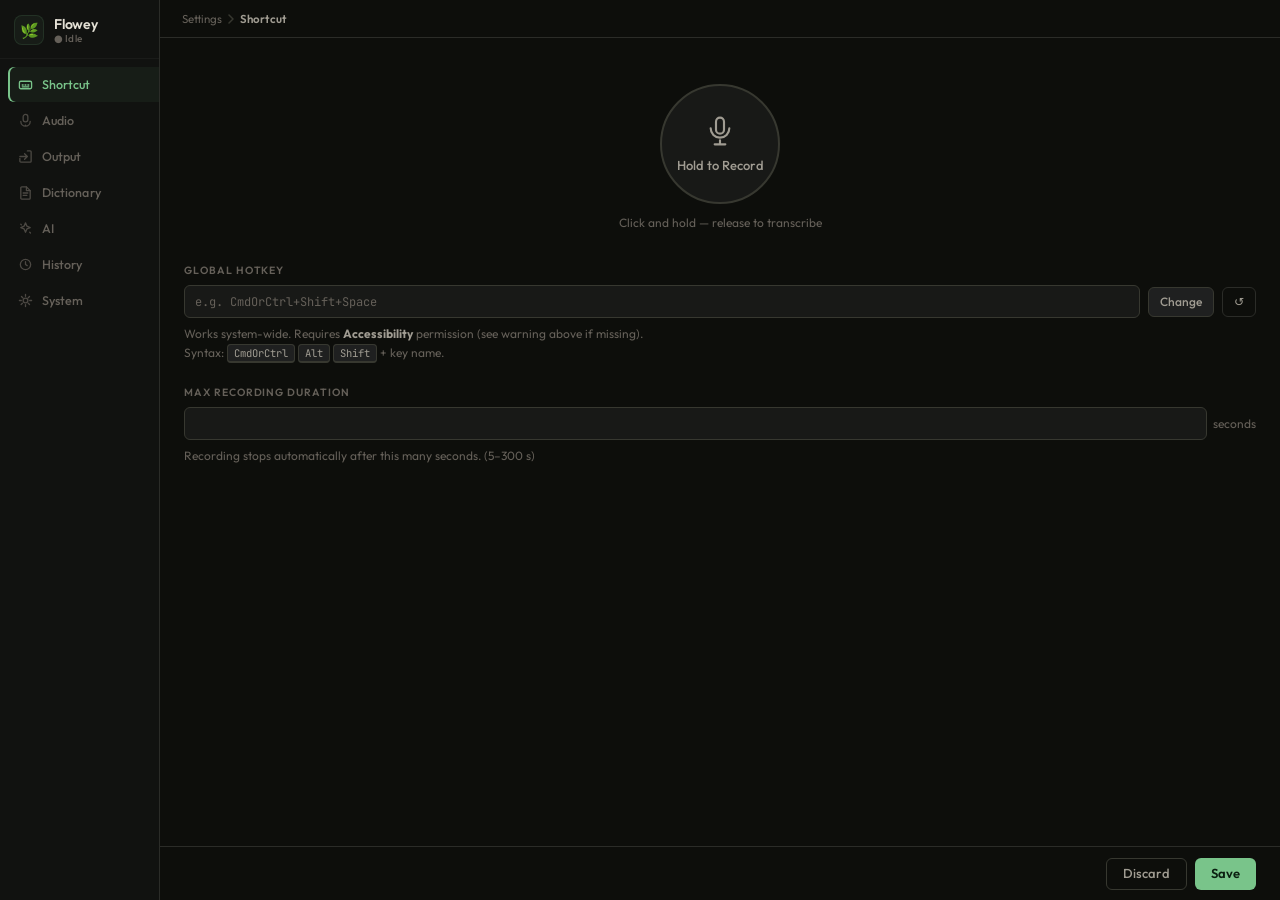
==== commit 6f4c34e1: "rebuild" ====
--- a/frontend/index.html
+++ b/frontend/index.html
@@ -3,128 +3,149 @@
 <head>
   <meta charset="UTF-8" />
   <meta name="viewport" content="width=device-width, initial-scale=1.0" />
-  <title>Flowey — Settings</title>
+  <title>Flowey</title>
+  <link rel="preconnect" href="https://fonts.googleapis.com">
+  <link rel="preconnect" href="https://fonts.gstatic.com" crossorigin>
+  <link href="https://fonts.googleapis.com/css2?family=Outfit:wght@300;400;500;600&family=JetBrains+Mono:wght@400;500&display=swap" rel="stylesheet">
   <link rel="stylesheet" href="style.css" />
 </head>
 <body>
 
-<!-- ── App shell ──────────────────────────────────────────── -->
 <div class="shell">
 
-  <!-- Sidebar -->
+  <!-- ── Sidebar / Navigation Rail ──────────────────────────── -->
   <nav class="sidebar">
-    <div class="sidebar-logo">🌿</div>
-
-    <button class="nav-item active" data-section="model">
-      <span class="nav-icon">🤖</span>
-      <span class="nav-label">Model</span>
-    </button>
-    <button class="nav-item" data-section="shortcut">
-      <span class="nav-icon">⌨️</span>
-      <span class="nav-label">Shortcut</span>
-    </button>
-    <button class="nav-item" data-section="audio">
-      <span class="nav-icon">🎙️</span>
-      <span class="nav-label">Audio</span>
-    </button>
-    <button class="nav-item" data-section="output">
-      <span class="nav-icon">📤</span>
-      <span class="nav-label">Output</span>
-    </button>
-    <button class="nav-item" data-section="dictionary">
-      <span class="nav-icon">📚</span>
-      <span class="nav-label">Dictionary</span>
-    </button>
-    <button class="nav-item" data-section="ai">
-      <span class="nav-icon">✨</span>
-      <span class="nav-label">AI</span>
-    </button>
-    <button class="nav-item" data-section="history">
-      <span class="nav-icon">🕒</span>
-      <span class="nav-label">History</span>
-    </button>
-    <button class="nav-item" data-section="system">
-      <span class="nav-icon">⚙️</span>
-      <span class="nav-label">System</span>
-    </button>
+
+    <div class="sidebar-brand">
+      <div class="brand-icon-wrap">
+        <span class="brand-icon">🌿</span>
+      </div>
+      <div class="brand-text">
+        <span class="brand-name">Flowey</span>
+        <span id="status-badge" class="status-badge idle">● Idle</span>
+      </div>
+    </div>
+
+    <div class="nav-list">
+
+      <button class="nav-item active" data-section="shortcut">
+        <svg class="nav-icon" viewBox="0 0 16 16" fill="none" stroke="currentColor" stroke-width="1.4" stroke-linecap="round" stroke-linejoin="round">
+          <rect x="1.5" y="4.5" width="13" height="8" rx="1.5"/>
+          <path d="M4.5 8.5h1M7.5 8.5h1M10.5 8.5h1M4.5 10.5h7"/>
+        </svg>
+        <span class="nav-label">Shortcut</span>
+      </button>
+
+      <button class="nav-item" data-section="audio">
+        <svg class="nav-icon" viewBox="0 0 16 16" fill="none" stroke="currentColor" stroke-width="1.4" stroke-linecap="round" stroke-linejoin="round">
+          <rect x="5.5" y="1.5" width="5" height="8" rx="2.5"/>
+          <path d="M3 9a5 5 0 0 0 10 0M8 14v-1"/>
+        </svg>
+        <span class="nav-label">Audio</span>
+      </button>
+
+      <button class="nav-item" data-section="output">
+        <svg class="nav-icon" viewBox="0 0 16 16" fill="none" stroke="currentColor" stroke-width="1.4" stroke-linecap="round" stroke-linejoin="round">
+          <path d="M10 2h3a1 1 0 0 1 1 1v10a1 1 0 0 1-1 1H3a1 1 0 0 1-1-1v-3"/>
+          <path d="M2 8h8M7 5l3 3-3 3"/>
+        </svg>
+        <span class="nav-label">Output</span>
+      </button>
+
+      <button class="nav-item" data-section="dictionary">
+        <svg class="nav-icon" viewBox="0 0 16 16" fill="none" stroke="currentColor" stroke-width="1.4" stroke-linecap="round" stroke-linejoin="round">
+          <path d="M4 2h5l4 4v8a1 1 0 0 1-1 1H4a1 1 0 0 1-1-1V3a1 1 0 0 1 1-1z"/>
+          <path d="M9 2v4h4M5.5 8.5h5M5.5 11h4"/>
+        </svg>
+        <span class="nav-label">Dictionary</span>
+      </button>
+
+      <button class="nav-item" data-section="ai">
+        <svg class="nav-icon" viewBox="0 0 16 16" fill="none" stroke="currentColor" stroke-width="1.4" stroke-linecap="round" stroke-linejoin="round">
+          <path d="M8 2l1.5 3.5L13 7l-3.5 1.5L8 12l-1.5-3.5L3 7l3.5-1.5z"/>
+          <path d="M12.5 12l.8.8M3 3.5l.6.6"/>
+        </svg>
+        <span class="nav-label">AI</span>
+      </button>
+
+      <button class="nav-item" data-section="history">
+        <svg class="nav-icon" viewBox="0 0 16 16" fill="none" stroke="currentColor" stroke-width="1.4" stroke-linecap="round" stroke-linejoin="round">
+          <circle cx="8" cy="8" r="5.5"/>
+          <path d="M8 5v3l1.8 1.2"/>
+        </svg>
+        <span class="nav-label">History</span>
+      </button>
+
+      <button class="nav-item" data-section="system">
+        <svg class="nav-icon" viewBox="0 0 16 16" fill="none" stroke="currentColor" stroke-width="1.4" stroke-linecap="round" stroke-linejoin="round">
+          <circle cx="8" cy="8" r="2.5"/>
+          <path d="M8 1.5v2M8 12.5v2M1.5 8h2M12.5 8h2M3.7 3.7l1.4 1.4M10.9 10.9l1.4 1.4M12.3 3.7l-1.4 1.4M4.7 10.9l-1.4 1.4"/>
+        </svg>
+        <span class="nav-label">System</span>
+      </button>
+
+    </div>
   </nav>
 
-  <!-- Main area -->
+  <!-- ── Main area ────────────────────────────────────────────── -->
   <div class="main">
 
-    <!-- Header -->
     <header class="topbar">
-      <span class="topbar-title" id="section-title">Model</span>
-      <span id="status-badge" class="status-badge idle">● Idle</span>
+      <div class="topbar-crumb">
+        <span class="crumb-root">Settings</span>
+        <svg class="crumb-sep" viewBox="0 0 6 10" fill="none" stroke="currentColor" stroke-width="1.5" stroke-linecap="round" stroke-linejoin="round"><path d="M1 1l4 4-4 4"/></svg>
+        <span class="topbar-title" id="section-title">Shortcut</span>
+      </div>
     </header>
 
-    <!-- Content panels -->
     <div class="content">
 
-      <!-- ── Model ─────────────────────────────────────── -->
-      <section id="section-model" class="panel active">
-        <div class="field-group">
-          <label class="field-label">Model file <span class="required">*</span></label>
-          <div class="row">
-            <input id="model-path" type="text"
-                   placeholder="Path to ggml-*.bin …" spellcheck="false" />
-            <button id="model-browse" class="btn-sm">Browse</button>
-          </div>
-          <p class="hint">
-            Download a model at
-            <code>github.com/ggerganov/whisper.cpp/releases</code>.<br />
-            <strong>ggml-base.en.bin</strong> (~141 MB) is fast and accurate enough for most uses.
+      <!-- ── Shortcut ──────────────────────────────────────────── -->
+      <section id="section-shortcut" class="panel active">
+
+        <!-- Permission warnings -->
+        <div id="perm-accessibility" class="callout callout-warn" style="display:none">
+          <strong>Accessibility permission required</strong> for the global hotkey.
+          macOS should have opened System Settings — find <em>flowey</em> in the list and
+          toggle it on, then restart the app.
+          <br><a href="#" id="perm-open-accessibility" style="color:var(--warn)">Open Accessibility settings →</a>
+        </div>
+        <div id="perm-speech" class="callout callout-warn" style="display:none">
+          <strong>Speech Recognition not authorised.</strong>
+          Go to System Settings → Privacy &amp; Security → Speech Recognition
+          and enable Flowey.
+        </div>
+
+        <!-- Big push-to-talk button -->
+        <div class="ptt-wrap">
+          <button id="ptt-btn" class="ptt-btn">
+            <svg class="ptt-icon" viewBox="0 0 24 24" fill="none" stroke="currentColor" stroke-width="1.6" stroke-linecap="round" stroke-linejoin="round">
+              <rect x="9" y="2" width="6" height="12" rx="3"/>
+              <path d="M5 10a7 7 0 0 0 14 0M12 19v3M8 22h8"/>
+            </svg>
+            <span id="ptt-label">Hold to Record</span>
+          </button>
+          <p class="hint" style="text-align:center;margin-top:10px">
+            Click and hold — release to transcribe
           </p>
-          <div id="model-status" class="inline-status"></div>
-        </div>
-
-        <div class="field-group">
-          <label class="field-label">Language</label>
-          <select id="language">
-            <option value="auto">Auto-detect</option>
-            <option value="en">English</option>
-            <option value="es">Spanish</option>
-            <option value="fr">French</option>
-            <option value="de">German</option>
-            <option value="it">Italian</option>
-            <option value="pt">Portuguese</option>
-            <option value="nl">Dutch</option>
-            <option value="ja">Japanese</option>
-            <option value="zh">Chinese</option>
-            <option value="ko">Korean</option>
-            <option value="ru">Russian</option>
-            <option value="ar">Arabic</option>
-            <option value="hi">Hindi</option>
-            <option value="tr">Turkish</option>
-            <option value="pl">Polish</option>
-          </select>
-          <p class="hint">Specifying a language is faster than auto-detection.</p>
-        </div>
-
-        <div class="callout">
-          <strong>First time?</strong> Download a model, set its path above, then
-          hold <kbd>CmdOrCtrl+Shift+Space</kbd> anywhere to start recording.
-        </div>
-      </section>
-
-      <!-- ── Shortcut ───────────────────────────────────── -->
-      <section id="section-shortcut" class="panel">
-        <div class="field-group">
-          <label class="field-label">Push-to-talk hotkey</label>
+        </div>
+
+        <div class="field-group">
+          <label class="field-label">Global hotkey</label>
           <div class="hotkey-row">
             <input id="hotkey" type="text"
                    placeholder="e.g. CmdOrCtrl+Shift+Space" spellcheck="false"
                    readonly />
             <button id="hotkey-record" class="btn-sm">Change</button>
-            <button id="hotkey-reset"  class="btn-sm secondary" title="Reset to default">↺</button>
-          </div>
-          <div id="hotkey-recording-hint" class="hint" style="display:none">
-            Press any key combination… <span id="hotkey-preview" class="key-preview"></span>
+            <button id="hotkey-reset"  class="btn-sm ghost" title="Reset to default">↺</button>
+          </div>
+          <div id="hotkey-recording-hint" class="hint recording-hint" style="display:none">
+            Press any key combination…&ensp;<span id="hotkey-preview" class="key-preview"></span>
           </div>
           <p class="hint">
-            Hold to record, release to transcribe.<br />
-            Syntax: <kbd>CmdOrCtrl</kbd> <kbd>Alt</kbd> <kbd>Shift</kbd>
-            <kbd>Super</kbd> + key name.
+            Works system-wide. Requires <strong>Accessibility</strong> permission
+            (see warning above if missing).<br />
+            Syntax: <kbd>CmdOrCtrl</kbd> <kbd>Alt</kbd> <kbd>Shift</kbd> + key name.
           </p>
         </div>
 
@@ -132,26 +153,26 @@
           <label class="field-label">Max recording duration</label>
           <div class="row row-compact">
             <input id="max-secs" type="number" min="5" max="300" step="5"
-                   style="width:90px" />
+                   style="width:88px" />
             <span class="unit">seconds</span>
           </div>
           <p class="hint">Recording stops automatically after this many seconds. (5–300 s)</p>
         </div>
       </section>
 
-      <!-- ── Audio ──────────────────────────────────────── -->
+      <!-- ── Audio ─────────────────────────────────────────────── -->
       <section id="section-audio" class="panel">
         <div class="field-group">
           <label class="field-label">Input device</label>
           <div class="row">
             <select id="input-device" style="flex:1"></select>
-            <button id="refresh-devices" class="btn-sm secondary" title="Refresh">↻</button>
+            <button id="refresh-devices" class="btn-sm ghost" title="Refresh">↻</button>
           </div>
           <p class="hint">Choose which microphone Flowey records from.</p>
         </div>
       </section>
 
-      <!-- ── Output ─────────────────────────────────────── -->
+      <!-- ── Output ────────────────────────────────────────────── -->
       <section id="section-output" class="panel">
         <div class="field-group">
           <label class="field-label">Text delivery mode</label>
@@ -167,7 +188,7 @@
               <input type="radio" name="output-mode" value="clipboard" />
               <span class="radio-label">
                 <strong>Clipboard only</strong>
-                <span class="radio-sub">Copies text to clipboard — paste manually with Ctrl+V</span>
+                <span class="radio-sub">Copies text to clipboard — paste manually with ⌘V</span>
               </span>
             </label>
             <label class="radio-item">
@@ -181,36 +202,36 @@
         </div>
 
         <div class="callout callout-info">
-          <strong>macOS users:</strong> keystroke injection requires
+          <strong>macOS:</strong> keystroke injection requires
           <em>Accessibility</em> permission (System Settings → Privacy → Accessibility).
           Use <strong>Clipboard only</strong> as a fallback.
         </div>
       </section>
 
-      <!-- ── Dictionary ─────────────────────────────────── -->
+      <!-- ── Dictionary ────────────────────────────────────────── -->
       <section id="section-dictionary" class="panel">
-        <p class="hint" style="margin-bottom:12px">
+        <p class="hint" style="margin-bottom:4px">
           Word substitutions applied after every transcription.
-          Case-insensitive. Whole-word matching.
+          Case-insensitive, whole-word matching.
         </p>
 
         <div class="dict-toolbar">
-          <button id="dict-add" class="btn-sm">+ Add entry</button>
-          <button id="dict-import" class="btn-sm secondary">Import JSON</button>
-          <button id="dict-export" class="btn-sm secondary">Export JSON</button>
+          <button id="dict-add" class="btn-sm accent">+ Add entry</button>
+          <button id="dict-import" class="btn-sm">Import JSON</button>
+          <button id="dict-export" class="btn-sm">Export JSON</button>
         </div>
 
         <div id="dict-entries"></div>
 
         <div class="dict-test-row">
-          <span class="dict-test-label">Test:</span>
-          <input id="dict-test-input"  type="text" placeholder="Type something…" />
-          <span class="dict-arrow">→</span>
+          <span class="dict-test-label">Test</span>
+          <input id="dict-test-input" type="text" placeholder="Type something…" />
+          <svg viewBox="0 0 16 8" fill="none" stroke="currentColor" stroke-width="1.4" stroke-linecap="round" stroke-linejoin="round" style="width:16px;height:8px;flex-shrink:0;color:var(--muted)"><path d="M1 4h13M10 1l4 3-4 3"/></svg>
           <span id="dict-test-output" class="dict-test-output">—</span>
         </div>
       </section>
 
-      <!-- ── AI / Ollama ────────────────────────────────── -->
+      <!-- ── AI / Ollama ────────────────────────────────────────── -->
       <section id="section-ai" class="panel">
         <div class="callout callout-info">
           <strong>Optional cleanup pass.</strong> Send transcribed text through a
@@ -237,41 +258,33 @@
 
         <div class="field-group">
           <label class="field-label">Model</label>
-          <div class="row">
-            <select id="ollama-model" style="flex:1"></select>
-            <input id="ollama-model-manual" type="text"
-                   placeholder="or type a model name" spellcheck="false"
-                   style="flex:1" />
-          </div>
+          <select id="ollama-model"></select>
           <p class="hint">
-            Recommended: <code>llama3.2:3b</code> (fast, ~2 GB) or
-            <code>qwen2.5:3b</code>. Pull with
-            <code>ollama pull llama3.2:3b</code>.
+            Only models already pulled in Ollama are shown.
+            Run <code>ollama pull &lt;model&gt;</code> in a terminal, then
+            click <strong>Test</strong> above to refresh the list.
           </p>
         </div>
 
         <div class="field-group">
           <label class="field-label">System prompt</label>
           <textarea id="ollama-prompt" rows="5" spellcheck="false"></textarea>
-          <p class="hint">
-            The instruction sent to the model before each transcription.
-            Keep it short and explicit.
-          </p>
-        </div>
-      </section>
-
-      <!-- ── History ────────────────────────────────────── -->
+          <p class="hint">The instruction sent to the model before each transcription.</p>
+        </div>
+      </section>
+
+      <!-- ── History ───────────────────────────────────────────── -->
       <section id="section-history" class="panel">
         <div class="history-toolbar">
           <span class="history-count" id="history-count">0 entries</span>
-          <button id="history-clear" class="btn-sm secondary danger">Clear all</button>
+          <button id="history-clear" class="btn-sm danger">Clear all</button>
         </div>
         <div id="history-list" class="history-list">
           <p class="empty-state">No transcriptions yet. Hold the hotkey and speak!</p>
         </div>
       </section>
 
-      <!-- ── System ─────────────────────────────────────── -->
+      <!-- ── System ────────────────────────────────────────────── -->
       <section id="section-system" class="panel">
         <div class="field-group">
           <label class="field-label">Startup</label>
@@ -283,12 +296,22 @@
         </div>
 
         <div class="field-group">
+          <label class="field-label">Speech recognition</label>
+          <div class="callout">
+            Flowey uses <strong>macOS built-in speech recognition</strong> — no model
+            files or internet connection required on Apple Silicon. If permission was
+            denied, re-enable it in System Settings → Privacy &amp; Security →
+            Speech Recognition.
+          </div>
+        </div>
+
+        <div class="field-group">
           <label class="field-label">About</label>
           <div class="about-card">
             <div class="about-logo">🌿</div>
-            <div>
-              <p><strong>Flowey</strong> v0.1.0</p>
-              <p class="hint">Local speech-to-text · Tauri + Rust + whisper.cpp</p>
+            <div class="about-info">
+              <p class="about-name">Flowey <span class="about-version">v0.1.0</span></p>
+              <p class="hint">Local speech-to-text · Tauri + Rust + macOS Speech</p>
               <p class="hint">MIT License</p>
             </div>
           </div>
@@ -303,16 +326,24 @@
 
     </div><!-- /content -->
 
-    <!-- Footer -->
     <footer class="footer">
       <span id="save-status" class="save-status"></span>
       <div class="footer-btns">
-        <button id="discard-btn" class="btn secondary">Discard</button>
-        <button id="save-btn"    class="btn">Save</button>
+        <button id="discard-btn" class="btn ghost">Discard</button>
+        <button id="save-btn"    class="btn primary">Save</button>
       </div>
     </footer>
 
   </div><!-- /main -->
+<!-- ── Recording overlay ──────────────────────────────────── -->
+<div id="rec-overlay" class="rec-overlay" hidden aria-live="assertive">
+  <div class="rec-pill">
+    <span class="rec-dot"></span>
+    <span id="rec-label">Recording…</span>
+    <kbd id="rec-hotkey-hint" class="rec-hotkey"></kbd>
+  </div>
+</div>
+
 </div><!-- /shell -->
 
 <script src="settings.js"></script>
--- a/frontend/style.css
+++ b/frontend/style.css
@@ -1,31 +1,49 @@
-/* ── Reset & custom properties ─────────────────────────────── */
+/* ── Reset ───────────────────────────────────────────────────── */
 *, *::before, *::after { box-sizing: border-box; margin: 0; padding: 0; }
 
+/* ── Design tokens ───────────────────────────────────────────── */
 :root {
-  /* Palette */
-  --bg:       #111115;
-  --surface:  #1c1c21;
-  --surface2: #24242b;
-  --border:   #2e2e38;
-  --border2:  #3a3a46;
-  --accent:   #6ee7b7;
-  --accent-dim: rgba(110, 231, 183, .12);
-  --text:     #e6e6f0;
-  --muted:    #7878a0;
-  --danger:   #f87171;
-  --warn:     #fbbf24;
-  --info:     #60a5fa;
+  /* Palette — warm obsidian + sage green */
+  --bg:            #0d0e0b;
+  --sidebar-bg:    #111210;
+  --surface:       #181917;
+  --surface-2:     #1f2020;
+  --border:        #2b2c28;
+  --border-2:      #373830;
+
+  --accent:        #79c48a;
+  --accent-dim:    rgba(121, 196, 138, 0.06);
+  --accent-mid:    rgba(121, 196, 138, 0.14);
+  --accent-glow:   rgba(121, 196, 138, 0.22);
+
+  --text:          #e4e0d5;
+  --text-2:        #a09c92;
+  --muted:         #656059;
+
+  --danger:        #d07474;
+  --danger-dim:    rgba(208, 116, 116, 0.1);
+  --warn:          #c4a048;
+  --info:          #6da4c6;
+  --info-dim:      rgba(109, 164, 198, 0.07);
+
   /* Layout */
-  --sidebar-w: 86px;
-  --topbar-h:  48px;
-  --footer-h:  56px;
-  --radius:    8px;
-  --radius-sm: 5px;
+  --sidebar-w:     160px;
+  --topbar-h:      38px;
+  --footer-h:      54px;
+  --radius:        9px;
+  --radius-sm:     6px;
+  --radius-xs:     4px;
+
   /* Typography */
-  --font: -apple-system, BlinkMacSystemFont, "Segoe UI", system-ui, sans-serif;
-  --mono: "SFMono-Regular", Consolas, "Liberation Mono", monospace;
-}
-
+  --font:  'Outfit', -apple-system, BlinkMacSystemFont, system-ui, sans-serif;
+  --mono:  'JetBrains Mono', 'SFMono-Regular', Consolas, monospace;
+
+  text-rendering: optimizeLegibility;
+  -webkit-font-smoothing: antialiased;
+  font-synthesis: none;
+}
+
+/* ── Base ────────────────────────────────────────────────────── */
 html, body {
   background: var(--bg);
   color: var(--text);
@@ -34,396 +52,893 @@
   line-height: 1.5;
   height: 100%;
   overflow: hidden;
-  -webkit-font-smoothing: antialiased;
-}
-
-/* ── Shell layout ───────────────────────────────────────────── */
+}
+
+::selection {
+  background: var(--accent-mid);
+  color: var(--text);
+}
+
+/* ── Shell ───────────────────────────────────────────────────── */
 .shell {
   display: flex;
   height: 100vh;
   overflow: hidden;
 }
 
-/* ── Sidebar ────────────────────────────────────────────────── */
+/* ── Sidebar ─────────────────────────────────────────────────── */
 .sidebar {
   width: var(--sidebar-w);
   min-width: var(--sidebar-w);
-  background: var(--surface);
+  background: var(--sidebar-bg);
   border-right: 1px solid var(--border);
   display: flex;
   flex-direction: column;
-  align-items: center;
-  padding: 12px 0 16px;
-  gap: 2px;
   overflow: hidden;
 }
 
-.sidebar-logo {
-  font-size: 22px;
-  padding: 4px 0 12px;
+/* Brand area */
+.sidebar-brand {
+  display: flex;
+  align-items: center;
+  gap: 10px;
+  padding: 15px 14px 13px;
+  border-bottom: 1px solid rgba(255, 255, 255, 0.04);
+  flex-shrink: 0;
+}
+
+.brand-icon-wrap {
+  display: flex;
+  align-items: center;
+  justify-content: center;
+  width: 30px;
+  height: 30px;
+  background: var(--accent-dim);
+  border: 1px solid rgba(121, 196, 138, 0.12);
+  border-radius: 8px;
+  flex-shrink: 0;
+}
+
+.brand-icon {
+  font-size: 15px;
+  line-height: 1;
+}
+
+.brand-text {
+  display: flex;
+  flex-direction: column;
+  gap: 3px;
+  min-width: 0;
+}
+
+.brand-name {
+  font-size: 14px;
+  font-weight: 600;
+  color: var(--text);
+  letter-spacing: -0.015em;
+  line-height: 1;
+}
+
+/* ── Status badge (lives in sidebar brand) ───────────────────── */
+.status-badge {
+  font-size: 10px;
+  font-weight: 500;
+  letter-spacing: 0.02em;
+  line-height: 1;
+  color: var(--muted);
   user-select: none;
+}
+
+.status-badge.idle         { color: var(--muted); }
+.status-badge.recording    { color: var(--danger);
+                              animation: pulse-fade 1s ease-in-out infinite; }
+.status-badge.transcribing { color: var(--info);
+                              animation: pulse-fade 0.8s ease-in-out infinite; }
+
+@keyframes pulse-fade { 0%, 100% { opacity: 1; } 50% { opacity: 0.45; } }
+
+/* Nav list */
+.nav-list {
+  display: flex;
+  flex-direction: column;
+  padding: 8px 8px;
+  gap: 1px;
+  flex: 1;
+  overflow-y: auto;
 }
 
 .nav-item {
   all: unset;
   display: flex;
-  flex-direction: column;
-  align-items: center;
-  justify-content: center;
-  width: 68px;
-  height: 56px;
-  border-radius: var(--radius);
-  cursor: pointer;
-  gap: 4px;
-  transition: background .15s, color .15s;
-  color: var(--muted);
-}
-.nav-item:hover  { background: var(--surface2); color: var(--text); }
-.nav-item.active { background: var(--accent-dim); color: var(--accent); }
-
-.nav-icon  { font-size: 18px; line-height: 1; }
-.nav-label { font-size: 10px; font-weight: 500; letter-spacing: .02em; }
-
-/* ── Main area ──────────────────────────────────────────────── */
+  align-items: center;
+  gap: 9px;
+  width: 100%;
+  height: 35px;
+  padding: 0 10px;
+  border-radius: var(--radius-sm);
+  cursor: pointer;
+  color: var(--muted);
+  font-size: 12.5px;
+  font-weight: 500;
+  letter-spacing: 0.005em;
+  transition: background 0.12s ease, color 0.12s ease, box-shadow 0.12s ease;
+  white-space: nowrap;
+  overflow: hidden;
+}
+
+.nav-item:hover {
+  background: rgba(255, 255, 255, 0.035);
+  color: var(--text-2);
+}
+
+.nav-item.active {
+  background: var(--accent-dim);
+  color: var(--accent);
+  box-shadow: inset 2px 0 0 var(--accent);
+}
+
+.nav-icon {
+  width: 15px;
+  height: 15px;
+  flex-shrink: 0;
+  opacity: 0.7;
+  transition: opacity 0.12s ease;
+}
+
+.nav-item:hover .nav-icon,
+.nav-item.active .nav-icon {
+  opacity: 1;
+}
+
+.nav-label { font-size: 12.5px; }
+
+/* ── Main area ───────────────────────────────────────────────── */
 .main {
   flex: 1;
   display: flex;
   flex-direction: column;
   overflow: hidden;
-}
-
-/* ── Topbar ─────────────────────────────────────────────────── */
+  background: var(--bg);
+}
+
+/* ── Topbar ──────────────────────────────────────────────────── */
 .topbar {
   height: var(--topbar-h);
   min-height: var(--topbar-h);
-  background: var(--surface);
+  display: flex;
+  align-items: center;
+  padding: 0 22px;
   border-bottom: 1px solid var(--border);
-  display: flex;
-  align-items: center;
-  justify-content: space-between;
-  padding: 0 20px;
+  flex-shrink: 0;
+}
+
+.topbar-crumb {
+  display: flex;
+  align-items: center;
+  gap: 6px;
+}
+
+.crumb-root {
+  font-size: 11.5px;
+  color: var(--muted);
+  font-weight: 400;
+}
+
+.crumb-sep {
+  width: 6px;
+  height: 10px;
+  color: var(--border-2);
+  flex-shrink: 0;
 }
 
 .topbar-title {
-  font-size: 14px;
+  font-size: 11.5px;
   font-weight: 600;
-  color: var(--text);
-}
-
-.status-badge {
-  font-size: 11px;
-  font-weight: 600;
-  padding: 3px 10px;
-  border-radius: 20px;
-  letter-spacing: .02em;
-  user-select: none;
-}
-.status-badge.idle         { background: rgba(120,120,160,.15); color: var(--muted); }
-.status-badge.recording    { background: rgba(248,113,113,.15); color: var(--danger);
-                              animation: pulse-red 1s ease-in-out infinite; }
-.status-badge.transcribing { background: rgba(96,165,250,.15);  color: var(--info);
-                              animation: pulse-blue .8s ease-in-out infinite; }
-
-@keyframes pulse-red  { 0%,100%{opacity:1} 50%{opacity:.6} }
-@keyframes pulse-blue { 0%,100%{opacity:1} 50%{opacity:.5} }
-
-/* ── Content ────────────────────────────────────────────────── */
+  color: var(--text-2);
+  letter-spacing: 0.01em;
+}
+
+/* ── Content area ────────────────────────────────────────────── */
 .content {
   flex: 1;
   overflow-y: auto;
-  padding: 20px;
+  padding: 22px 24px 20px;
   position: relative;
 }
 
-/* ── Section panels ─────────────────────────────────────────── */
-.panel { display: none; flex-direction: column; gap: 20px; }
-.panel.active { display: flex; }
-
-/* ── Field groups ───────────────────────────────────────────── */
-.field-group { display: flex; flex-direction: column; gap: 6px; }
+/* ── Panels ──────────────────────────────────────────────────── */
+.panel {
+  display: none;
+  flex-direction: column;
+  gap: 22px;
+}
+
+.panel.active {
+  display: flex;
+  animation: panel-in 0.14s ease-out;
+}
+
+@keyframes panel-in {
+  from { opacity: 0; transform: translateY(5px); }
+  to   { opacity: 1; transform: translateY(0);   }
+}
+
+/* ── Field groups ────────────────────────────────────────────── */
+.field-group {
+  display: flex;
+  flex-direction: column;
+  gap: 7px;
+}
 
 .field-label {
-  font-size: 11px;
+  font-size: 10.5px;
   font-weight: 600;
   text-transform: uppercase;
-  letter-spacing: .07em;
-  color: var(--muted);
-}
+  letter-spacing: 0.09em;
+  color: var(--muted);
+  user-select: none;
+}
+
 .required { color: var(--danger); }
 
-/* ── Inputs / selects ───────────────────────────────────────── */
+/* ── Inputs / Selects ────────────────────────────────────────── */
 input[type="text"],
 input[type="number"],
 select {
-  background: var(--bg);
-  border: 1px solid var(--border2);
+  background: var(--surface);
+  border: 1px solid var(--border-2);
   border-radius: var(--radius-sm);
   color: var(--text);
-  font: inherit;
-  padding: 7px 10px;
+  font: 13px/1 var(--font);
+  padding: 0 10px;
   width: 100%;
+  height: 33px;
   outline: none;
-  transition: border-color .15s, box-shadow .15s;
-}
+  transition: border-color 0.15s, box-shadow 0.15s;
+  appearance: none;
+}
+
 input[type="text"]:focus,
 input[type="number"]:focus,
 select:focus {
   border-color: var(--accent);
-  box-shadow: 0 0 0 3px rgba(110,231,183,.1);
-}
+  box-shadow: 0 0 0 2.5px var(--accent-glow);
+}
+
 input::placeholder { color: var(--muted); }
-select { cursor: pointer; }
-select option { background: var(--surface2); }
-
-/* ── Rows ───────────────────────────────────────────────────── */
-.row { display: flex; gap: 8px; align-items: center; }
-.row input, .row select { flex: 1; }
-.row-compact { gap: 6px; }
-.unit { color: var(--muted); font-size: 12px; white-space: nowrap; }
-
-/* ── Buttons ────────────────────────────────────────────────── */
-.btn, button.btn {
+
+select {
+  cursor: pointer;
+  background-image: url("data:image/svg+xml,%3Csvg xmlns='http://www.w3.org/2000/svg' width='12' height='8' viewBox='0 0 12 8' fill='none'%3E%3Cpath d='M1 1.5l5 4 5-4' stroke='%23656059' stroke-width='1.5' stroke-linecap='round' stroke-linejoin='round'/%3E%3C/svg%3E");
+  background-repeat: no-repeat;
+  background-position: right 10px center;
+  padding-right: 30px;
+}
+
+select option {
+  background: var(--surface-2);
+  color: var(--text);
+}
+
+/* ── Rows ────────────────────────────────────────────────────── */
+.row          { display: flex; gap: 8px; align-items: center; }
+.row input,
+.row select   { flex: 1; }
+.row-compact  { gap: 6px; }
+.unit         { color: var(--muted); font-size: 12px; white-space: nowrap; flex-shrink: 0; }
+
+/* ── Buttons ─────────────────────────────────────────────────── */
+.btn {
+  display: inline-flex;
+  align-items: center;
+  justify-content: center;
+  height: 32px;
+  padding: 0 16px;
+  border-radius: var(--radius-sm);
+  font: 500 13px/1 var(--font);
+  cursor: pointer;
+  border: none;
+  white-space: nowrap;
+  transition: opacity 0.15s, transform 0.1s, background 0.15s, color 0.15s;
+}
+
+.btn.primary {
   background: var(--accent);
-  border: none;
+  color: #0b1f10;
+  font-weight: 600;
+}
+.btn.primary:hover  { opacity: 0.87; }
+.btn.primary:active { opacity: 0.75; transform: scale(0.98); }
+
+.btn.ghost {
+  background: transparent;
+  border: 1px solid var(--border-2);
+  color: var(--text-2);
+}
+.btn.ghost:hover { background: var(--surface-2); color: var(--text); }
+
+/* Legacy compat: .btn.secondary → same as ghost */
+.btn.secondary {
+  background: var(--surface-2);
+  border: 1px solid var(--border-2);
+  color: var(--text-2);
+}
+.btn.secondary:hover { background: var(--border); color: var(--text); }
+
+/* Small buttons */
+.btn-sm {
+  display: inline-flex;
+  align-items: center;
+  justify-content: center;
+  height: 30px;
+  padding: 0 11px;
   border-radius: var(--radius-sm);
-  color: #0d1f18;
-  cursor: pointer;
-  font: 600 13px/1 var(--font);
-  padding: 9px 18px;
-  transition: opacity .15s, transform .1s;
-}
-.btn:hover  { opacity: .88; }
-.btn:active { opacity: .75; transform: scale(.98); }
-
-.btn.secondary, button.secondary {
-  background: var(--surface2);
-  border: 1px solid var(--border2);
-  color: var(--text);
-}
-.btn.secondary:hover { background: var(--border); }
-
-.btn-sm {
-  background: var(--surface2);
-  border: 1px solid var(--border2);
-  border-radius: var(--radius-sm);
-  color: var(--text);
+  background: var(--surface-2);
+  border: 1px solid var(--border-2);
+  color: var(--text-2);
   cursor: pointer;
   font: 500 12px/1 var(--font);
-  padding: 6px 12px;
   white-space: nowrap;
-  transition: background .15s;
-}
-.btn-sm:hover { background: var(--border); }
-
-.btn.danger, .btn-sm.danger { color: var(--danger); }
-
-/* ── Hints ──────────────────────────────────────────────────── */
+  transition: background 0.12s, color 0.12s, border-color 0.12s;
+}
+.btn-sm:hover { background: var(--border); color: var(--text); }
+
+.btn-sm.ghost {
+  background: transparent;
+  border-color: var(--border);
+}
+.btn-sm.ghost:hover { background: var(--surface-2); }
+
+.btn-sm.accent {
+  background: var(--accent-dim);
+  border-color: rgba(121, 196, 138, 0.2);
+  color: var(--accent);
+}
+.btn-sm.accent:hover { background: var(--accent-mid); border-color: rgba(121,196,138,0.3); }
+
+.btn-sm.danger, .btn.danger {
+  color: var(--danger);
+}
+.btn-sm.danger:hover {
+  background: var(--danger-dim);
+  border-color: rgba(208, 116, 116, 0.25);
+}
+
+/* ── Hints ───────────────────────────────────────────────────── */
 .hint {
   color: var(--muted);
   font-size: 12px;
-  line-height: 1.5;
-}
-.hint code, .hint kbd, kbd {
-  background: var(--surface2);
-  border: 1px solid var(--border2);
-  border-radius: 3px;
+  line-height: 1.55;
+}
+
+.hint strong { color: var(--text-2); }
+
+code, .hint code {
+  background: var(--surface-2);
+  border: 1px solid var(--border-2);
+  border-radius: var(--radius-xs);
   font-family: var(--mono);
-  font-size: 11px;
+  font-size: 10.5px;
   padding: 1px 5px;
-}
-
-/* ── Callout ────────────────────────────────────────────────── */
+  color: var(--text-2);
+}
+
+kbd {
+  background: var(--surface-2);
+  border: 1px solid var(--border-2);
+  border-bottom: 2px solid var(--border-2);
+  border-radius: var(--radius-xs);
+  font-family: var(--mono);
+  font-size: 10.5px;
+  padding: 1px 6px;
+  color: var(--text-2);
+}
+
+/* ── Callouts ────────────────────────────────────────────────── */
 .callout {
   background: var(--accent-dim);
-  border: 1px solid rgba(110,231,183,.2);
+  border: 1px solid rgba(121, 196, 138, 0.14);
   border-radius: var(--radius);
-  color: var(--text);
+  color: var(--text-2);
+  font-size: 12.5px;
+  line-height: 1.6;
+  padding: 11px 14px;
+}
+
+.callout strong { color: var(--text); }
+
+.callout a {
+  color: var(--accent);
+  text-decoration: none;
+}
+.callout a:hover { text-decoration: underline; }
+
+.callout-info {
+  background: var(--info-dim);
+  border-color: rgba(109, 164, 198, 0.14);
+}
+
+/* ── Inline status ───────────────────────────────────────────── */
+.inline-status {
   font-size: 12px;
-  line-height: 1.6;
-  padding: 12px 14px;
-}
-.callout-info {
-  background: rgba(96,165,250,.08);
-  border-color: rgba(96,165,250,.2);
-}
-
-/* ── Inline status ──────────────────────────────────────────── */
-.inline-status { font-size: 12px; min-height: 16px; }
-.inline-status.ok  { color: var(--accent); }
-.inline-status.err { color: var(--danger); }
-.inline-status.warn{ color: var(--warn); }
-
-/* ── Hotkey recorder ────────────────────────────────────────── */
+  min-height: 16px;
+  color: var(--muted);
+}
+.inline-status.ok   { color: var(--accent); }
+.inline-status.err  { color: var(--danger); }
+.inline-status.warn { color: var(--warn);   }
+
+/* ── Hotkey recorder ─────────────────────────────────────────── */
 .hotkey-row { display: flex; gap: 8px; align-items: center; }
-.hotkey-row input { flex: 1; font-family: var(--mono); }
+.hotkey-row input { flex: 1; font-family: var(--mono); font-size: 12px; }
+
+.recording-hint {
+  display: flex;
+  align-items: center;
+  gap: 4px;
+}
+
 .key-preview {
   font-family: var(--mono);
   color: var(--accent);
-  font-size: 12px;
-}
-
-/* ── Radio group ────────────────────────────────────────────── */
-.radio-group { display: flex; flex-direction: column; gap: 8px; }
+  font-size: 11.5px;
+  font-weight: 500;
+}
+
+/* ── Radio group ─────────────────────────────────────────────── */
+.radio-group { display: flex; flex-direction: column; gap: 7px; }
+
 .radio-item {
   display: flex;
   align-items: flex-start;
   gap: 10px;
-  background: var(--surface2);
+  background: var(--surface);
   border: 1px solid var(--border);
   border-radius: var(--radius);
   cursor: pointer;
-  padding: 10px 12px;
-  transition: border-color .15s, background .15s;
-}
+  padding: 10px 13px;
+  transition: border-color 0.15s, background 0.15s;
+}
+
+.radio-item:hover:not(:has(input:checked)) {
+  background: var(--surface-2);
+  border-color: var(--border-2);
+}
+
 .radio-item:has(input:checked) {
-  border-color: var(--accent);
+  border-color: rgba(121, 196, 138, 0.35);
   background: var(--accent-dim);
 }
-.radio-item input[type="radio"] { margin-top: 3px; accent-color: var(--accent); }
-.radio-label { display: flex; flex-direction: column; gap: 2px; }
-.radio-sub   { color: var(--muted); font-size: 12px; }
-
-/* ── Toggle ─────────────────────────────────────────────────── */
+
+.radio-item input[type="radio"] {
+  margin-top: 2px;
+  flex-shrink: 0;
+  accent-color: var(--accent);
+  cursor: pointer;
+}
+
+.radio-label {
+  display: flex;
+  flex-direction: column;
+  gap: 2px;
+}
+
+.radio-label strong {
+  font-size: 13px;
+  font-weight: 600;
+  color: var(--text);
+}
+
+.radio-sub {
+  color: var(--muted);
+  font-size: 11.5px;
+  line-height: 1.45;
+}
+
+/* ── Toggle ──────────────────────────────────────────────────── */
 .toggle-row {
-  display: flex; align-items: center; gap: 10px; cursor: pointer;
-}
+  display: flex;
+  align-items: center;
+  gap: 10px;
+  cursor: pointer;
+}
+
 .toggle-row input[type="checkbox"] {
-  width: 16px; height: 16px;
-  accent-color: var(--accent); cursor: pointer;
-}
-.toggle-label { font-size: 13px; }
-
-/* ── Dictionary ─────────────────────────────────────────────── */
-.dict-toolbar { display: flex; gap: 8px; margin-bottom: 12px; }
-
-#dict-entries { display: flex; flex-direction: column; gap: 6px; margin-bottom: 10px; }
-
-.dict-row { display: flex; gap: 6px; align-items: center; }
+  width: 15px;
+  height: 15px;
+  accent-color: var(--accent);
+  cursor: pointer;
+  flex-shrink: 0;
+}
+
+.toggle-label {
+  font-size: 13px;
+  color: var(--text);
+  line-height: 1.4;
+}
+
+.toggle-label strong { color: var(--text); }
+
+/* ── Dictionary ──────────────────────────────────────────────── */
+.dict-toolbar {
+  display: flex;
+  gap: 6px;
+}
+
+#dict-entries {
+  display: flex;
+  flex-direction: column;
+  gap: 5px;
+}
+
+.dict-row {
+  display: flex;
+  gap: 6px;
+  align-items: center;
+}
+
 .dict-row .dict-key { max-width: 38%; }
-.dict-arrow-label { color: var(--muted); padding: 0 2px; user-select: none; }
+
+.dict-arrow-label {
+  color: var(--muted);
+  font-size: 11px;
+  flex-shrink: 0;
+  user-select: none;
+}
+
 .dict-del {
   background: transparent;
   border: 1px solid var(--border);
   border-radius: var(--radius-sm);
+  color: var(--muted);
+  cursor: pointer;
+  font-size: 11px;
+  width: 30px;
+  height: 30px;
+  display: flex;
+  align-items: center;
+  justify-content: center;
+  flex-shrink: 0;
+  transition: background 0.12s, color 0.12s, border-color 0.12s;
+}
+.dict-del:hover {
+  background: var(--danger-dim);
   color: var(--danger);
-  cursor: pointer;
-  font-size: 12px;
-  padding: 5px 9px;
-  transition: background .15s;
-}
-.dict-del:hover { background: rgba(248,113,113,.1); }
+  border-color: rgba(208, 116, 116, 0.3);
+}
 
 .dict-test-row {
-  display: flex; align-items: center; gap: 8px;
-  padding-top: 12px; margin-top: 4px;
+  display: flex;
+  align-items: center;
+  gap: 10px;
+  padding-top: 14px;
+  margin-top: 2px;
   border-top: 1px solid var(--border);
 }
-.dict-test-label { color: var(--muted); font-size: 11px; white-space: nowrap; }
+
+.dict-test-label {
+  color: var(--muted);
+  font-size: 11px;
+  font-weight: 600;
+  text-transform: uppercase;
+  letter-spacing: 0.07em;
+  white-space: nowrap;
+  flex-shrink: 0;
+}
+
 .dict-test-row input { flex: 1; min-width: 0; }
-.dict-arrow { color: var(--muted); }
+
 .dict-test-output {
-  flex: 1; min-width: 0;
+  flex: 1;
+  min-width: 0;
   color: var(--accent);
   font-style: italic;
+  font-size: 13px;
   overflow: hidden;
   text-overflow: ellipsis;
   white-space: nowrap;
 }
 
-/* ── Textarea ───────────────────────────────────────────────── */
+/* ── Textarea ────────────────────────────────────────────────── */
 textarea {
-  background: var(--bg);
-  border: 1px solid var(--border2);
+  background: var(--surface);
+  border: 1px solid var(--border-2);
   border-radius: var(--radius-sm);
   color: var(--text);
-  font: 12px/1.5 var(--mono);
-  padding: 10px;
+  font: 12px/1.55 var(--mono);
+  padding: 10px 11px;
   width: 100%;
   resize: vertical;
-  min-height: 90px;
+  min-height: 88px;
   outline: none;
-  transition: border-color .15s, box-shadow .15s;
-}
+  transition: border-color 0.15s, box-shadow 0.15s;
+}
+
 textarea:focus {
   border-color: var(--accent);
-  box-shadow: 0 0 0 3px rgba(110,231,183,.1);
-}
-
-/* ── History ────────────────────────────────────────────────── */
+  box-shadow: 0 0 0 2.5px var(--accent-glow);
+}
+
+/* ── History ─────────────────────────────────────────────────── */
 .history-toolbar {
-  display: flex; align-items: center; justify-content: space-between;
-  margin-bottom: 12px;
-}
-.history-count { color: var(--muted); font-size: 12px; }
-
-.history-list { display: flex; flex-direction: column; gap: 6px; }
+  display: flex;
+  align-items: center;
+  justify-content: space-between;
+}
+
+.history-count {
+  color: var(--muted);
+  font-size: 11.5px;
+  font-weight: 500;
+}
+
+.history-list {
+  display: flex;
+  flex-direction: column;
+  gap: 5px;
+}
 
 .history-item {
-  background: var(--surface2);
+  background: var(--surface);
   border: 1px solid var(--border);
   border-radius: var(--radius);
   display: flex;
   align-items: flex-start;
   gap: 10px;
-  padding: 10px 12px;
-}
-.history-text { flex: 1; min-width: 0; word-break: break-word; }
+  padding: 9px 12px;
+  transition: border-color 0.12s;
+}
+
+.history-item:hover { border-color: var(--border-2); }
+
+.history-text {
+  flex: 1;
+  min-width: 0;
+  word-break: break-word;
+  font-size: 12.5px;
+  line-height: 1.5;
+}
+
 .history-copy {
   background: transparent;
   border: 1px solid var(--border);
-  border-radius: var(--radius-sm);
+  border-radius: var(--radius-xs);
   color: var(--muted);
   cursor: pointer;
   font-size: 11px;
-  padding: 3px 8px;
-  transition: color .15s, border-color .15s;
-  flex-shrink: 0;
-}
-.history-copy:hover { color: var(--accent); border-color: var(--accent); }
-
-.empty-state { color: var(--muted); font-size: 12px; text-align: center; padding: 24px 0; }
-
-/* ── System / About ─────────────────────────────────────────── */
+  font-family: var(--font);
+  height: 22px;
+  padding: 0 8px;
+  display: flex;
+  align-items: center;
+  flex-shrink: 0;
+  transition: color 0.12s, border-color 0.12s, background 0.12s;
+}
+
+.history-copy:hover {
+  color: var(--accent);
+  border-color: rgba(121, 196, 138, 0.3);
+  background: var(--accent-dim);
+}
+
+.empty-state {
+  color: var(--muted);
+  font-size: 12.5px;
+  text-align: center;
+  padding: 36px 0;
+  line-height: 1.6;
+}
+
+/* ── About card ──────────────────────────────────────────────── */
 .about-card {
   display: flex;
   align-items: center;
   gap: 14px;
-  background: var(--surface2);
+  background: var(--surface);
   border: 1px solid var(--border);
   border-radius: var(--radius);
   padding: 14px 16px;
 }
-.about-logo { font-size: 32px; }
+
+.about-logo {
+  font-size: 28px;
+  line-height: 1;
+  flex-shrink: 0;
+}
+
+.about-info { display: flex; flex-direction: column; gap: 3px; }
+
+.about-name {
+  font-size: 13.5px;
+  font-weight: 600;
+  color: var(--text);
+  display: flex;
+  align-items: baseline;
+  gap: 6px;
+}
+
+.about-version {
+  font-size: 11px;
+  font-weight: 400;
+  color: var(--muted);
+  font-family: var(--mono);
+}
 
 .code-path {
-  background: var(--bg);
+  background: var(--surface);
   border: 1px solid var(--border);
   border-radius: var(--radius-sm);
   color: var(--muted);
   font-family: var(--mono);
   font-size: 11px;
-  padding: 8px 10px;
+  padding: 8px 11px;
   word-break: break-all;
-}
-
-/* ── Footer ─────────────────────────────────────────────────── */
+  line-height: 1.5;
+}
+
+/* ── Footer ──────────────────────────────────────────────────── */
 .footer {
   height: var(--footer-h);
   min-height: var(--footer-h);
-  background: var(--surface);
+  display: flex;
+  align-items: center;
+  justify-content: space-between;
+  padding: 0 24px;
   border-top: 1px solid var(--border);
-  display: flex;
-  align-items: center;
-  justify-content: space-between;
-  padding: 0 20px;
-}
-.footer-btns { display: flex; gap: 10px; }
-.save-status { font-size: 12px; }
+  flex-shrink: 0;
+}
+
+.footer-btns {
+  display: flex;
+  gap: 8px;
+}
+
+.save-status {
+  font-size: 12px;
+  color: var(--muted);
+  font-weight: 400;
+}
+
 .save-status.ok  { color: var(--accent); }
 .save-status.err { color: var(--danger); }
 
-/* ── Scrollbar ──────────────────────────────────────────────── */
-::-webkit-scrollbar       { width: 5px; height: 5px; }
+/* ── Scrollbar ───────────────────────────────────────────────── */
+::-webkit-scrollbar       { width: 4px; height: 4px; }
 ::-webkit-scrollbar-track { background: transparent; }
-::-webkit-scrollbar-thumb { background: var(--border2); border-radius: 3px; }
+::-webkit-scrollbar-thumb { background: var(--border-2); border-radius: 2px; }
+
+/* ── Push-to-talk button ─────────────────────────────────────── */
+.ptt-wrap {
+  display: flex;
+  flex-direction: column;
+  align-items: center;
+  padding: 24px 0 8px;
+}
+
+.ptt-btn {
+  display: flex;
+  flex-direction: column;
+  align-items: center;
+  justify-content: center;
+  gap: 10px;
+  width: 120px;
+  height: 120px;
+  border-radius: 50%;
+  border: 2px solid var(--border-2);
+  background: var(--surface);
+  color: var(--text-2);
+  cursor: pointer;
+  transition: background 130ms, border-color 130ms, color 130ms, transform 100ms, box-shadow 130ms;
+  font-size: 13px;
+  font-weight: 500;
+  font-family: var(--font);
+  user-select: none;
+  -webkit-user-select: none;
+}
+
+.ptt-btn:hover {
+  border-color: var(--accent);
+  color: var(--accent);
+  background: var(--accent-dim);
+  box-shadow: 0 0 0 6px var(--accent-dim);
+}
+
+.ptt-btn:active,
+.ptt-btn.recording {
+  background: #2a0d0d;
+  border-color: var(--danger);
+  color: #e88c8c;
+  transform: scale(0.96);
+  box-shadow: 0 0 0 8px rgba(208,116,116,.12), 0 0 24px rgba(208,116,116,.15);
+}
+
+.ptt-icon {
+  width: 32px;
+  height: 32px;
+}
+
+/* ── callout-warn variant ────────────────────────────────────── */
+.callout-warn {
+  background: rgba(196,160,72,.07);
+  border-color: rgba(196,160,72,.3);
+  color: var(--warn);
+}
+.callout-warn strong { color: var(--warn); }
+
+/* ── Recording overlay ───────────────────────────────────────── */
+.rec-overlay {
+  position: fixed;
+  bottom: 68px;          /* sits just above the footer */
+  left: 50%;
+  transform: translateX(-50%) translateY(0);
+  z-index: 200;
+  pointer-events: none;
+  transition: opacity 180ms ease, transform 180ms ease;
+}
+
+.rec-overlay[hidden] {
+  opacity: 0;
+  transform: translateX(-50%) translateY(12px);
+  /* keep display:block so the transition plays out */
+}
+
+.rec-pill {
+  display: flex;
+  align-items: center;
+  gap: 9px;
+  padding: 9px 18px;
+  border-radius: 99px;
+  font-size: 13px;
+  font-weight: 500;
+  letter-spacing: 0.01em;
+  white-space: nowrap;
+  box-shadow: 0 2px 20px rgba(0,0,0,.5), 0 0 0 1px rgba(255,255,255,.06);
+  /* colour swapped at runtime via .transcribing class */
+  background: #2a0d0d;
+  border: 1px solid rgba(208,116,116,.35);
+  color: #e88c8c;
+}
+
+.rec-overlay.transcribing .rec-pill {
+  background: #1f1800;
+  border-color: rgba(196,160,72,.35);
+  color: var(--warn);
+}
+
+.rec-dot {
+  width: 8px;
+  height: 8px;
+  border-radius: 50%;
+  background: var(--danger);
+  flex-shrink: 0;
+  animation: rec-pulse 1.1s ease-in-out infinite;
+}
+
+.rec-overlay.transcribing .rec-dot {
+  background: var(--warn);
+  animation: rec-spin 0.9s linear infinite;
+  border-radius: 0;
+  clip-path: polygon(50% 0%, 100% 50%, 50% 100%, 0% 50%);
+}
+
+@keyframes rec-pulse {
+  0%, 100% { opacity: 1;   transform: scale(1);    }
+  50%       { opacity: .45; transform: scale(.75); }
+}
+
+@keyframes rec-spin {
+  from { transform: rotate(0deg); }
+  to   { transform: rotate(360deg); }
+}
+
+.rec-hotkey {
+  font-family: var(--mono);
+  font-size: 10px;
+  background: rgba(255,255,255,.06);
+  border: 1px solid rgba(255,255,255,.1);
+  border-radius: 4px;
+  padding: 1px 5px;
+  color: inherit;
+  opacity: .7;
+}
 ::-webkit-scrollbar-thumb:hover { background: var(--muted); }
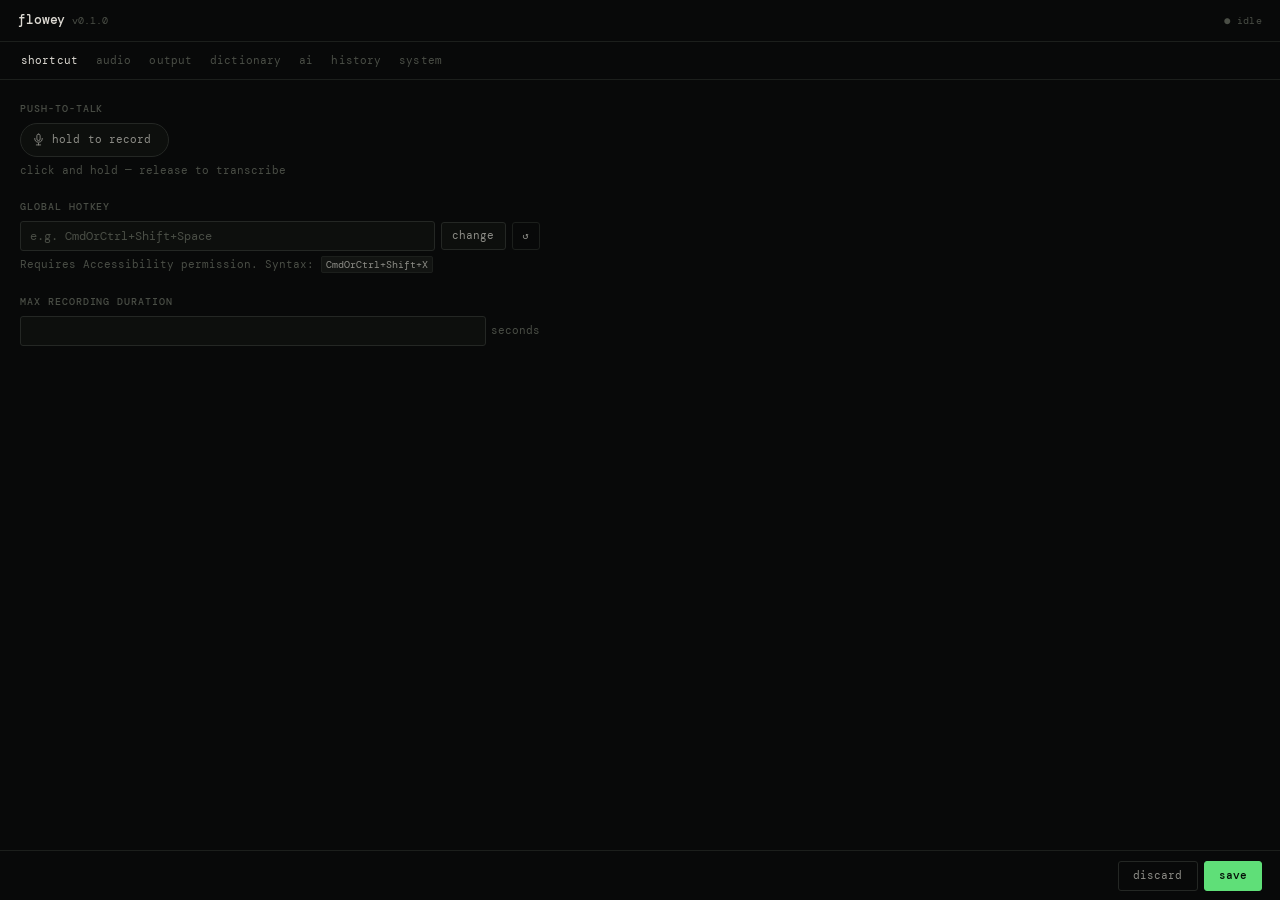
==== commit ebca0ad7: "feat: keystroke injection, recording overlay, UI redesign, icon fixes - Keystroke injection: replace" ====
--- a/frontend/index.html
+++ b/frontend/index.html
@@ -6,346 +6,249 @@
   <title>Flowey</title>
   <link rel="preconnect" href="https://fonts.googleapis.com">
   <link rel="preconnect" href="https://fonts.gstatic.com" crossorigin>
-  <link href="https://fonts.googleapis.com/css2?family=Outfit:wght@300;400;500;600&family=JetBrains+Mono:wght@400;500&display=swap" rel="stylesheet">
+  <link href="https://fonts.googleapis.com/css2?family=DM+Mono:ital,wght@0,300;0,400;0,500;1,400&display=swap" rel="stylesheet">
   <link rel="stylesheet" href="style.css" />
 </head>
 <body>
-
 <div class="shell">
 
-  <!-- ── Sidebar / Navigation Rail ──────────────────────────── -->
-  <nav class="sidebar">
-
-    <div class="sidebar-brand">
-      <div class="brand-icon-wrap">
-        <span class="brand-icon">🌿</span>
-      </div>
-      <div class="brand-text">
-        <span class="brand-name">Flowey</span>
-        <span id="status-badge" class="status-badge idle">● Idle</span>
-      </div>
+  <!-- ── Brand bar ─────────────────────────────────────────── -->
+  <div class="brand-bar">
+    <div class="brand-left">
+      <span class="app-name">flowey</span>
+      <span class="app-version">v0.1.0</span>
     </div>
-
-    <div class="nav-list">
-
-      <button class="nav-item active" data-section="shortcut">
-        <svg class="nav-icon" viewBox="0 0 16 16" fill="none" stroke="currentColor" stroke-width="1.4" stroke-linecap="round" stroke-linejoin="round">
-          <rect x="1.5" y="4.5" width="13" height="8" rx="1.5"/>
-          <path d="M4.5 8.5h1M7.5 8.5h1M10.5 8.5h1M4.5 10.5h7"/>
-        </svg>
-        <span class="nav-label">Shortcut</span>
-      </button>
-
-      <button class="nav-item" data-section="audio">
-        <svg class="nav-icon" viewBox="0 0 16 16" fill="none" stroke="currentColor" stroke-width="1.4" stroke-linecap="round" stroke-linejoin="round">
-          <rect x="5.5" y="1.5" width="5" height="8" rx="2.5"/>
-          <path d="M3 9a5 5 0 0 0 10 0M8 14v-1"/>
-        </svg>
-        <span class="nav-label">Audio</span>
-      </button>
-
-      <button class="nav-item" data-section="output">
-        <svg class="nav-icon" viewBox="0 0 16 16" fill="none" stroke="currentColor" stroke-width="1.4" stroke-linecap="round" stroke-linejoin="round">
-          <path d="M10 2h3a1 1 0 0 1 1 1v10a1 1 0 0 1-1 1H3a1 1 0 0 1-1-1v-3"/>
-          <path d="M2 8h8M7 5l3 3-3 3"/>
-        </svg>
-        <span class="nav-label">Output</span>
-      </button>
-
-      <button class="nav-item" data-section="dictionary">
-        <svg class="nav-icon" viewBox="0 0 16 16" fill="none" stroke="currentColor" stroke-width="1.4" stroke-linecap="round" stroke-linejoin="round">
-          <path d="M4 2h5l4 4v8a1 1 0 0 1-1 1H4a1 1 0 0 1-1-1V3a1 1 0 0 1 1-1z"/>
-          <path d="M9 2v4h4M5.5 8.5h5M5.5 11h4"/>
-        </svg>
-        <span class="nav-label">Dictionary</span>
-      </button>
-
-      <button class="nav-item" data-section="ai">
-        <svg class="nav-icon" viewBox="0 0 16 16" fill="none" stroke="currentColor" stroke-width="1.4" stroke-linecap="round" stroke-linejoin="round">
-          <path d="M8 2l1.5 3.5L13 7l-3.5 1.5L8 12l-1.5-3.5L3 7l3.5-1.5z"/>
-          <path d="M12.5 12l.8.8M3 3.5l.6.6"/>
-        </svg>
-        <span class="nav-label">AI</span>
-      </button>
-
-      <button class="nav-item" data-section="history">
-        <svg class="nav-icon" viewBox="0 0 16 16" fill="none" stroke="currentColor" stroke-width="1.4" stroke-linecap="round" stroke-linejoin="round">
-          <circle cx="8" cy="8" r="5.5"/>
-          <path d="M8 5v3l1.8 1.2"/>
-        </svg>
-        <span class="nav-label">History</span>
-      </button>
-
-      <button class="nav-item" data-section="system">
-        <svg class="nav-icon" viewBox="0 0 16 16" fill="none" stroke="currentColor" stroke-width="1.4" stroke-linecap="round" stroke-linejoin="round">
-          <circle cx="8" cy="8" r="2.5"/>
-          <path d="M8 1.5v2M8 12.5v2M1.5 8h2M12.5 8h2M3.7 3.7l1.4 1.4M10.9 10.9l1.4 1.4M12.3 3.7l-1.4 1.4M4.7 10.9l-1.4 1.4"/>
-        </svg>
-        <span class="nav-label">System</span>
-      </button>
-
-    </div>
+    <span id="status-badge" class="status-badge idle">idle</span>
+  </div>
+
+  <!-- ── Nav ───────────────────────────────────────────────── -->
+  <nav class="nav-bar">
+    <button class="nav-item active" data-section="shortcut">shortcut</button>
+    <button class="nav-item" data-section="audio">audio</button>
+    <button class="nav-item" data-section="output">output</button>
+    <button class="nav-item" data-section="dictionary">dictionary</button>
+    <button class="nav-item" data-section="ai">ai</button>
+    <button class="nav-item" data-section="history">history</button>
+    <button class="nav-item" data-section="system">system</button>
   </nav>
 
-  <!-- ── Main area ────────────────────────────────────────────── -->
-  <div class="main">
-
-    <header class="topbar">
-      <div class="topbar-crumb">
-        <span class="crumb-root">Settings</span>
-        <svg class="crumb-sep" viewBox="0 0 6 10" fill="none" stroke="currentColor" stroke-width="1.5" stroke-linecap="round" stroke-linejoin="round"><path d="M1 1l4 4-4 4"/></svg>
-        <span class="topbar-title" id="section-title">Shortcut</span>
-      </div>
-    </header>
-
-    <div class="content">
-
-      <!-- ── Shortcut ──────────────────────────────────────────── -->
-      <section id="section-shortcut" class="panel active">
-
-        <!-- Permission warnings -->
-        <div id="perm-accessibility" class="callout callout-warn" style="display:none">
-          <strong>Accessibility permission required</strong> for the global hotkey.
-          macOS should have opened System Settings — find <em>flowey</em> in the list and
-          toggle it on, then restart the app.
-          <br><a href="#" id="perm-open-accessibility" style="color:var(--warn)">Open Accessibility settings →</a>
-        </div>
-        <div id="perm-speech" class="callout callout-warn" style="display:none">
-          <strong>Speech Recognition not authorised.</strong>
-          Go to System Settings → Privacy &amp; Security → Speech Recognition
-          and enable Flowey.
-        </div>
-
-        <!-- Big push-to-talk button -->
+  <!-- ── Content ───────────────────────────────────────────── -->
+  <main class="content">
+
+    <!-- hidden element kept for JS compat -->
+    <span id="section-title" hidden>Shortcut</span>
+
+    <!-- ── Shortcut ────────────────────────────────────────── -->
+    <section id="section-shortcut" class="panel active">
+
+      <div id="perm-accessibility" class="callout callout-warn" style="display:none">
+        <strong>Accessibility permission required</strong> for the global hotkey.
+        Grant access in System Settings → Privacy &amp; Security → Accessibility, then restart Flowey.
+        <br><a href="#" id="perm-open-accessibility">Open Accessibility Settings →</a>
+      </div>
+
+      <div id="perm-speech" class="callout callout-warn" style="display:none">
+        <strong>Speech Recognition not authorized.</strong>
+        Enable Flowey in System Settings → Privacy &amp; Security → Speech Recognition.
+      </div>
+
+      <div class="field-group">
+        <label class="field-label">push-to-talk</label>
         <div class="ptt-wrap">
           <button id="ptt-btn" class="ptt-btn">
             <svg class="ptt-icon" viewBox="0 0 24 24" fill="none" stroke="currentColor" stroke-width="1.6" stroke-linecap="round" stroke-linejoin="round">
               <rect x="9" y="2" width="6" height="12" rx="3"/>
               <path d="M5 10a7 7 0 0 0 14 0M12 19v3M8 22h8"/>
             </svg>
-            <span id="ptt-label">Hold to Record</span>
+            <span id="ptt-label">hold to record</span>
           </button>
-          <p class="hint" style="text-align:center;margin-top:10px">
-            Click and hold — release to transcribe
-          </p>
-        </div>
-
-        <div class="field-group">
-          <label class="field-label">Global hotkey</label>
-          <div class="hotkey-row">
-            <input id="hotkey" type="text"
-                   placeholder="e.g. CmdOrCtrl+Shift+Space" spellcheck="false"
-                   readonly />
-            <button id="hotkey-record" class="btn-sm">Change</button>
-            <button id="hotkey-reset"  class="btn-sm ghost" title="Reset to default">↺</button>
-          </div>
-          <div id="hotkey-recording-hint" class="hint recording-hint" style="display:none">
-            Press any key combination…&ensp;<span id="hotkey-preview" class="key-preview"></span>
-          </div>
-          <p class="hint">
-            Works system-wide. Requires <strong>Accessibility</strong> permission
-            (see warning above if missing).<br />
-            Syntax: <kbd>CmdOrCtrl</kbd> <kbd>Alt</kbd> <kbd>Shift</kbd> + key name.
-          </p>
-        </div>
-
-        <div class="field-group">
-          <label class="field-label">Max recording duration</label>
-          <div class="row row-compact">
-            <input id="max-secs" type="number" min="5" max="300" step="5"
-                   style="width:88px" />
-            <span class="unit">seconds</span>
-          </div>
-          <p class="hint">Recording stops automatically after this many seconds. (5–300 s)</p>
-        </div>
-      </section>
-
-      <!-- ── Audio ─────────────────────────────────────────────── -->
-      <section id="section-audio" class="panel">
-        <div class="field-group">
-          <label class="field-label">Input device</label>
-          <div class="row">
-            <select id="input-device" style="flex:1"></select>
-            <button id="refresh-devices" class="btn-sm ghost" title="Refresh">↻</button>
-          </div>
-          <p class="hint">Choose which microphone Flowey records from.</p>
-        </div>
-      </section>
-
-      <!-- ── Output ────────────────────────────────────────────── -->
-      <section id="section-output" class="panel">
-        <div class="field-group">
-          <label class="field-label">Text delivery mode</label>
-          <div class="radio-group">
-            <label class="radio-item">
-              <input type="radio" name="output-mode" value="type" />
-              <span class="radio-label">
-                <strong>Keystroke injection</strong>
-                <span class="radio-sub">Types directly into the focused window (default)</span>
-              </span>
-            </label>
-            <label class="radio-item">
-              <input type="radio" name="output-mode" value="clipboard" />
-              <span class="radio-label">
-                <strong>Clipboard only</strong>
-                <span class="radio-sub">Copies text to clipboard — paste manually with ⌘V</span>
-              </span>
-            </label>
-            <label class="radio-item">
-              <input type="radio" name="output-mode" value="typeAndClipboard" />
-              <span class="radio-label">
-                <strong>Both</strong>
-                <span class="radio-sub">Types AND copies — most flexible option</span>
-              </span>
-            </label>
-          </div>
-        </div>
-
-        <div class="callout callout-info">
-          <strong>macOS:</strong> keystroke injection requires
-          <em>Accessibility</em> permission (System Settings → Privacy → Accessibility).
-          Use <strong>Clipboard only</strong> as a fallback.
-        </div>
-      </section>
-
-      <!-- ── Dictionary ────────────────────────────────────────── -->
-      <section id="section-dictionary" class="panel">
-        <p class="hint" style="margin-bottom:4px">
-          Word substitutions applied after every transcription.
-          Case-insensitive, whole-word matching.
-        </p>
-
+        </div>
+        <p class="hint">click and hold — release to transcribe</p>
+      </div>
+
+      <div class="field-group">
+        <label class="field-label">global hotkey</label>
+        <div class="hotkey-row">
+          <input id="hotkey" type="text"
+                 placeholder="e.g. CmdOrCtrl+Shift+Space"
+                 spellcheck="false" readonly />
+          <button id="hotkey-record" class="btn-sm">change</button>
+          <button id="hotkey-reset"  class="btn-sm ghost" title="Reset to default">↺</button>
+        </div>
+        <div id="hotkey-recording-hint" class="hint recording-hint" style="display:none">
+          press any combination…&ensp;<span id="hotkey-preview" class="key-preview"></span>
+        </div>
+        <p class="hint">Requires Accessibility permission. Syntax: <code>CmdOrCtrl+Shift+X</code></p>
+      </div>
+
+      <div class="field-group">
+        <label class="field-label">max recording duration</label>
+        <div class="row row-compact">
+          <input id="max-secs" type="number" min="5" max="300" step="5" style="width:70px" />
+          <span class="unit">seconds</span>
+        </div>
+      </div>
+
+    </section>
+
+    <!-- ── Audio ────────────────────────────────────────────── -->
+    <section id="section-audio" class="panel">
+      <div class="field-group">
+        <label class="field-label">input device</label>
+        <div class="row">
+          <select id="input-device" style="flex:1"></select>
+          <button id="refresh-devices" class="btn-sm ghost" title="Refresh">↻</button>
+        </div>
+        <p class="hint">microphone to record from</p>
+      </div>
+    </section>
+
+    <!-- ── Output ───────────────────────────────────────────── -->
+    <section id="section-output" class="panel">
+      <div class="field-group">
+        <label class="field-label">text delivery</label>
+        <div class="radio-group">
+          <label class="radio-item">
+            <input type="radio" name="output-mode" value="type" />
+            <span class="radio-label">
+              <strong>inject</strong>
+              <span class="radio-sub">paste into focused window via clipboard + ⌘V (default)</span>
+            </span>
+          </label>
+          <label class="radio-item">
+            <input type="radio" name="output-mode" value="clipboard" />
+            <span class="radio-label">
+              <strong>clipboard only</strong>
+              <span class="radio-sub">copy to clipboard — paste manually with ⌘V</span>
+            </span>
+          </label>
+          <label class="radio-item">
+            <input type="radio" name="output-mode" value="typeAndClipboard" />
+            <span class="radio-label">
+              <strong>both</strong>
+              <span class="radio-sub">inject and keep on clipboard</span>
+            </span>
+          </label>
+        </div>
+        <p class="hint">Injection requires Accessibility permission.</p>
+      </div>
+    </section>
+
+    <!-- ── Dictionary ───────────────────────────────────────── -->
+    <section id="section-dictionary" class="panel">
+      <div class="field-group">
+        <label class="field-label">word substitutions</label>
+        <p class="hint" style="margin-bottom:8px">applied after every transcription · case-insensitive · whole-word</p>
         <div class="dict-toolbar">
-          <button id="dict-add" class="btn-sm accent">+ Add entry</button>
-          <button id="dict-import" class="btn-sm">Import JSON</button>
-          <button id="dict-export" class="btn-sm">Export JSON</button>
-        </div>
-
+          <button id="dict-add"    class="btn-sm">+ add</button>
+          <button id="dict-import" class="btn-sm ghost">import json</button>
+          <button id="dict-export" class="btn-sm ghost">export json</button>
+        </div>
         <div id="dict-entries"></div>
-
         <div class="dict-test-row">
-          <span class="dict-test-label">Test</span>
-          <input id="dict-test-input" type="text" placeholder="Type something…" />
-          <svg viewBox="0 0 16 8" fill="none" stroke="currentColor" stroke-width="1.4" stroke-linecap="round" stroke-linejoin="round" style="width:16px;height:8px;flex-shrink:0;color:var(--muted)"><path d="M1 4h13M10 1l4 3-4 3"/></svg>
+          <span class="dict-test-label">test</span>
+          <input id="dict-test-input" type="text" placeholder="type something…" />
+          <svg viewBox="0 0 16 8" fill="none" stroke="currentColor" stroke-width="1.4" stroke-linecap="round" stroke-linejoin="round" style="width:14px;height:7px;flex-shrink:0;color:var(--muted)"><path d="M1 4h13M10 1l4 3-4 3"/></svg>
           <span id="dict-test-output" class="dict-test-output">—</span>
         </div>
-      </section>
-
-      <!-- ── AI / Ollama ────────────────────────────────────────── -->
-      <section id="section-ai" class="panel">
-        <div class="callout callout-info">
-          <strong>Optional cleanup pass.</strong> Send transcribed text through a
-          local Ollama model to fix punctuation, capitalization and grammar.
-          Requires <a href="https://ollama.com" target="_blank">Ollama</a> running locally.
-        </div>
-
-        <div class="field-group">
-          <label class="toggle-row">
-            <input id="ollama-enabled" type="checkbox" />
-            <span class="toggle-label"><strong>Enable Ollama enhancement</strong></span>
-          </label>
-        </div>
-
-        <div class="field-group">
-          <label class="field-label">Endpoint</label>
-          <div class="row">
-            <input id="ollama-endpoint" type="text"
-                   placeholder="http://localhost:11434" spellcheck="false" />
-            <button id="ollama-check" class="btn-sm">Test</button>
-          </div>
-          <div id="ollama-status" class="inline-status"></div>
-        </div>
-
-        <div class="field-group">
-          <label class="field-label">Model</label>
-          <select id="ollama-model"></select>
-          <p class="hint">
-            Only models already pulled in Ollama are shown.
-            Run <code>ollama pull &lt;model&gt;</code> in a terminal, then
-            click <strong>Test</strong> above to refresh the list.
-          </p>
-        </div>
-
-        <div class="field-group">
-          <label class="field-label">System prompt</label>
-          <textarea id="ollama-prompt" rows="5" spellcheck="false"></textarea>
-          <p class="hint">The instruction sent to the model before each transcription.</p>
-        </div>
-      </section>
-
-      <!-- ── History ───────────────────────────────────────────── -->
-      <section id="section-history" class="panel">
-        <div class="history-toolbar">
-          <span class="history-count" id="history-count">0 entries</span>
-          <button id="history-clear" class="btn-sm danger">Clear all</button>
-        </div>
-        <div id="history-list" class="history-list">
-          <p class="empty-state">No transcriptions yet. Hold the hotkey and speak!</p>
-        </div>
-      </section>
-
-      <!-- ── System ────────────────────────────────────────────── -->
-      <section id="section-system" class="panel">
-        <div class="field-group">
-          <label class="field-label">Startup</label>
-          <label class="toggle-row">
-            <input id="autostart" type="checkbox" />
-            <span class="toggle-label">Launch Flowey at login</span>
-          </label>
-          <p class="hint">Flowey will run silently in the background at system startup.</p>
-        </div>
-
-        <div class="field-group">
-          <label class="field-label">Speech recognition</label>
-          <div class="callout">
-            Flowey uses <strong>macOS built-in speech recognition</strong> — no model
-            files or internet connection required on Apple Silicon. If permission was
-            denied, re-enable it in System Settings → Privacy &amp; Security →
-            Speech Recognition.
-          </div>
-        </div>
-
-        <div class="field-group">
-          <label class="field-label">About</label>
-          <div class="about-card">
-            <div class="about-logo">🌿</div>
-            <div class="about-info">
-              <p class="about-name">Flowey <span class="about-version">v0.1.0</span></p>
-              <p class="hint">Local speech-to-text · Tauri + Rust + macOS Speech</p>
-              <p class="hint">MIT License</p>
-            </div>
-          </div>
-        </div>
-
-        <div class="field-group">
-          <label class="field-label">Config file</label>
-          <div id="config-path" class="code-path">—</div>
-          <p class="hint">Edit manually if needed, then restart Flowey.</p>
-        </div>
-      </section>
-
-    </div><!-- /content -->
-
-    <footer class="footer">
-      <span id="save-status" class="save-status"></span>
-      <div class="footer-btns">
-        <button id="discard-btn" class="btn ghost">Discard</button>
-        <button id="save-btn"    class="btn primary">Save</button>
-      </div>
-    </footer>
-
-  </div><!-- /main -->
-<!-- ── Recording overlay ──────────────────────────────────── -->
-<div id="rec-overlay" class="rec-overlay" hidden aria-live="assertive">
-  <div class="rec-pill">
-    <span class="rec-dot"></span>
-    <span id="rec-label">Recording…</span>
-    <kbd id="rec-hotkey-hint" class="rec-hotkey"></kbd>
+      </div>
+    </section>
+
+    <!-- ── AI ───────────────────────────────────────────────── -->
+    <section id="section-ai" class="panel">
+      <div class="callout callout-info" style="margin-bottom:4px">
+        optional post-processing via a local Ollama model — fixes punctuation &amp; grammar.
+        requires <a href="https://ollama.com" target="_blank">ollama</a> running locally.
+      </div>
+
+      <div class="field-group">
+        <label class="toggle-row">
+          <input id="ollama-enabled" type="checkbox" />
+          <span class="toggle-label">enable ollama enhancement</span>
+        </label>
+      </div>
+
+      <div class="field-group">
+        <label class="field-label">endpoint</label>
+        <div class="row">
+          <input id="ollama-endpoint" type="text"
+                 placeholder="http://localhost:11434" spellcheck="false" />
+          <button id="ollama-check" class="btn-sm">test</button>
+        </div>
+        <div id="ollama-status" class="inline-status"></div>
+      </div>
+
+      <div class="field-group">
+        <label class="field-label">model</label>
+        <select id="ollama-model"></select>
+        <p class="hint">pull models with <code>ollama pull &lt;model&gt;</code> then click test</p>
+      </div>
+
+      <div class="field-group">
+        <label class="field-label">system prompt</label>
+        <textarea id="ollama-prompt" rows="5" spellcheck="false"></textarea>
+      </div>
+    </section>
+
+    <!-- ── History ──────────────────────────────────────────── -->
+    <section id="section-history" class="panel">
+      <div class="history-toolbar">
+        <span class="history-count" id="history-count">0 entries</span>
+        <button id="history-clear" class="btn-sm danger">clear all</button>
+      </div>
+      <div id="history-list" class="history-list">
+        <p class="empty-state">no transcriptions yet · hold the hotkey and speak</p>
+      </div>
+    </section>
+
+    <!-- ── System ───────────────────────────────────────────── -->
+    <section id="section-system" class="panel">
+      <div class="field-group">
+        <label class="field-label">startup</label>
+        <label class="toggle-row">
+          <input id="autostart" type="checkbox" />
+          <span class="toggle-label">launch flowey at login</span>
+        </label>
+        <p class="hint">runs silently in the background at system startup</p>
+      </div>
+
+      <div class="field-group">
+        <label class="field-label">speech recognition</label>
+        <p class="hint">uses macOS built-in SFSpeechRecognizer — no model files or internet required on Apple Silicon</p>
+      </div>
+
+      <div class="field-group">
+        <label class="field-label">config path</label>
+        <div id="config-path" class="code-path">—</div>
+      </div>
+
+      <div class="field-group">
+        <label class="field-label">about</label>
+        <p class="about-line">flowey <span class="about-version">v0.1.0</span> · local speech-to-text · MIT license</p>
+      </div>
+    </section>
+
+  </main><!-- /content -->
+
+  <!-- Kept in DOM (hidden) so JS doesn't break — floating overlay handles this now -->
+  <div id="rec-overlay" class="rec-overlay" hidden aria-live="assertive">
+    <div class="rec-pill">
+      <span class="rec-dot"></span>
+      <span id="rec-label">Recording…</span>
+      <kbd id="rec-hotkey-hint" class="rec-hotkey"></kbd>
+    </div>
   </div>
-</div>
+
+  <!-- ── Footer ───────────────────────────────────────────────── -->
+  <footer class="footer">
+    <span id="save-status" class="save-status"></span>
+    <div class="footer-btns">
+      <button id="discard-btn" class="btn ghost">discard</button>
+      <button id="save-btn"    class="btn primary">save</button>
+    </div>
+  </footer>
 
 </div><!-- /shell -->
-
 <script src="settings.js"></script>
 </body>
 </html>
--- a/frontend/style.css
+++ b/frontend/style.css
@@ -1,46 +1,38 @@
 /* ── Reset ───────────────────────────────────────────────────── */
 *, *::before, *::after { box-sizing: border-box; margin: 0; padding: 0; }
 
-/* ── Design tokens ───────────────────────────────────────────── */
+/* ── Tokens ──────────────────────────────────────────────────── */
 :root {
-  /* Palette — warm obsidian + sage green */
-  --bg:            #0d0e0b;
-  --sidebar-bg:    #111210;
-  --surface:       #181917;
-  --surface-2:     #1f2020;
-  --border:        #2b2c28;
-  --border-2:      #373830;
-
-  --accent:        #79c48a;
-  --accent-dim:    rgba(121, 196, 138, 0.06);
-  --accent-mid:    rgba(121, 196, 138, 0.14);
-  --accent-glow:   rgba(121, 196, 138, 0.22);
-
-  --text:          #e4e0d5;
-  --text-2:        #a09c92;
-  --muted:         #656059;
-
-  --danger:        #d07474;
-  --danger-dim:    rgba(208, 116, 116, 0.1);
-  --warn:          #c4a048;
-  --info:          #6da4c6;
-  --info-dim:      rgba(109, 164, 198, 0.07);
-
-  /* Layout */
-  --sidebar-w:     160px;
-  --topbar-h:      38px;
-  --footer-h:      54px;
-  --radius:        9px;
-  --radius-sm:     6px;
-  --radius-xs:     4px;
-
-  /* Typography */
-  --font:  'Outfit', -apple-system, BlinkMacSystemFont, system-ui, sans-serif;
-  --mono:  'JetBrains Mono', 'SFMono-Regular', Consolas, monospace;
+  --bg:         #080909;
+  --surface:    #0d0f0d;
+  --surface-2:  #121412;
+  --border:     #1c1f1c;
+  --border-2:   #242724;
+
+  --text:       #dddad3;
+  --text-2:     #8d8d87;
+  --muted:      #4a4e46;
+
+  --accent:     #5fdf78;
+  --accent-dim: rgba(95, 223, 120, 0.05);
+  --accent-mid: rgba(95, 223, 120, 0.10);
+  --accent-glow: rgba(95, 223, 120, 0.16);
+
+  --danger:     #d06060;
+  --danger-dim: rgba(208, 96, 96, 0.07);
+  --warn:       #c09040;
+  --info:       #5090b8;
+  --info-dim:   rgba(80, 144, 184, 0.06);
+
+  --font: 'DM Mono', 'JetBrains Mono', 'Fira Code', monospace;
+
+  --brand-h:  42px;
+  --nav-h:    38px;
+  --footer-h: 50px;
+  --radius:   3px;
 
   text-rendering: optimizeLegibility;
   -webkit-font-smoothing: antialiased;
-  font-synthesis: none;
 }
 
 /* ── Base ────────────────────────────────────────────────────── */
@@ -48,202 +40,110 @@
   background: var(--bg);
   color: var(--text);
   font-family: var(--font);
-  font-size: 13px;
-  line-height: 1.5;
+  font-size: 12px;
+  line-height: 1.55;
   height: 100%;
   overflow: hidden;
 }
 
-::selection {
-  background: var(--accent-mid);
-  color: var(--text);
-}
+::selection { background: var(--accent-mid); color: var(--text); }
 
 /* ── Shell ───────────────────────────────────────────────────── */
 .shell {
   display: flex;
+  flex-direction: column;
   height: 100vh;
   overflow: hidden;
 }
 
-/* ── Sidebar ─────────────────────────────────────────────────── */
-.sidebar {
-  width: var(--sidebar-w);
-  min-width: var(--sidebar-w);
-  background: var(--sidebar-bg);
-  border-right: 1px solid var(--border);
-  display: flex;
-  flex-direction: column;
-  overflow: hidden;
-}
-
-/* Brand area */
-.sidebar-brand {
-  display: flex;
-  align-items: center;
-  gap: 10px;
-  padding: 15px 14px 13px;
-  border-bottom: 1px solid rgba(255, 255, 255, 0.04);
-  flex-shrink: 0;
-}
-
-.brand-icon-wrap {
-  display: flex;
-  align-items: center;
-  justify-content: center;
-  width: 30px;
-  height: 30px;
-  background: var(--accent-dim);
-  border: 1px solid rgba(121, 196, 138, 0.12);
-  border-radius: 8px;
-  flex-shrink: 0;
-}
-
-.brand-icon {
-  font-size: 15px;
-  line-height: 1;
-}
-
-.brand-text {
-  display: flex;
-  flex-direction: column;
-  gap: 3px;
-  min-width: 0;
-}
-
-.brand-name {
-  font-size: 14px;
-  font-weight: 600;
+/* ── Brand bar ───────────────────────────────────────────────── */
+.brand-bar {
+  height: var(--brand-h);
+  min-height: var(--brand-h);
+  display: flex;
+  align-items: center;
+  justify-content: space-between;
+  padding: 0 18px;
+  border-bottom: 1px solid var(--border);
+  flex-shrink: 0;
+}
+
+.brand-left {
+  display: flex;
+  align-items: baseline;
+  gap: 7px;
+}
+
+.app-name {
+  font-size: 12.5px;
+  font-weight: 500;
   color: var(--text);
-  letter-spacing: -0.015em;
-  line-height: 1;
-}
-
-/* ── Status badge (lives in sidebar brand) ───────────────────── */
+  letter-spacing: -0.01em;
+}
+
+.app-version {
+  font-size: 9.5px;
+  color: var(--muted);
+}
+
+/* ── Status badge ────────────────────────────────────────────── */
 .status-badge {
   font-size: 10px;
-  font-weight: 500;
-  letter-spacing: 0.02em;
-  line-height: 1;
-  color: var(--muted);
+  letter-spacing: 0.03em;
   user-select: none;
 }
 
+.status-badge::before { content: '● '; }
+
 .status-badge.idle         { color: var(--muted); }
-.status-badge.recording    { color: var(--danger);
-                              animation: pulse-fade 1s ease-in-out infinite; }
-.status-badge.transcribing { color: var(--info);
-                              animation: pulse-fade 0.8s ease-in-out infinite; }
-
-@keyframes pulse-fade { 0%, 100% { opacity: 1; } 50% { opacity: 0.45; } }
-
-/* Nav list */
-.nav-list {
-  display: flex;
-  flex-direction: column;
-  padding: 8px 8px;
-  gap: 1px;
-  flex: 1;
-  overflow-y: auto;
-}
+.status-badge.recording    { color: var(--danger); animation: blink 1s ease-in-out infinite; }
+.status-badge.transcribing { color: var(--warn);   animation: blink 0.8s ease-in-out infinite; }
+
+@keyframes blink { 0%, 100% { opacity: 1; } 50% { opacity: 0.38; } }
+
+/* ── Nav bar ─────────────────────────────────────────────────── */
+.nav-bar {
+  height: var(--nav-h);
+  min-height: var(--nav-h);
+  display: flex;
+  align-items: stretch;
+  padding: 0 12px;
+  border-bottom: 1px solid var(--border);
+  gap: 0;
+  flex-shrink: 0;
+  overflow-x: auto;
+  scrollbar-width: none;
+}
+
+.nav-bar::-webkit-scrollbar { display: none; }
 
 .nav-item {
   all: unset;
   display: flex;
   align-items: center;
-  gap: 9px;
-  width: 100%;
-  height: 35px;
-  padding: 0 10px;
-  border-radius: var(--radius-sm);
-  cursor: pointer;
-  color: var(--muted);
-  font-size: 12.5px;
-  font-weight: 500;
-  letter-spacing: 0.005em;
-  transition: background 0.12s ease, color 0.12s ease, box-shadow 0.12s ease;
+  padding: 0 9px;
+  font-size: 11px;
+  color: var(--muted);
+  cursor: pointer;
+  border-bottom: 1.5px solid transparent;
+  margin-bottom: -1px; /* overlap parent border */
+  transition: color 0.1s, border-color 0.1s;
   white-space: nowrap;
-  overflow: hidden;
-}
-
-.nav-item:hover {
-  background: rgba(255, 255, 255, 0.035);
-  color: var(--text-2);
-}
+  letter-spacing: 0.01em;
+}
+
+.nav-item:hover { color: var(--text-2); }
 
 .nav-item.active {
-  background: var(--accent-dim);
-  color: var(--accent);
-  box-shadow: inset 2px 0 0 var(--accent);
-}
-
-.nav-icon {
-  width: 15px;
-  height: 15px;
-  flex-shrink: 0;
-  opacity: 0.7;
-  transition: opacity 0.12s ease;
-}
-
-.nav-item:hover .nav-icon,
-.nav-item.active .nav-icon {
-  opacity: 1;
-}
-
-.nav-label { font-size: 12.5px; }
-
-/* ── Main area ───────────────────────────────────────────────── */
-.main {
-  flex: 1;
-  display: flex;
-  flex-direction: column;
-  overflow: hidden;
-  background: var(--bg);
-}
-
-/* ── Topbar ──────────────────────────────────────────────────── */
-.topbar {
-  height: var(--topbar-h);
-  min-height: var(--topbar-h);
-  display: flex;
-  align-items: center;
-  padding: 0 22px;
-  border-bottom: 1px solid var(--border);
-  flex-shrink: 0;
-}
-
-.topbar-crumb {
-  display: flex;
-  align-items: center;
-  gap: 6px;
-}
-
-.crumb-root {
-  font-size: 11.5px;
-  color: var(--muted);
-  font-weight: 400;
-}
-
-.crumb-sep {
-  width: 6px;
-  height: 10px;
-  color: var(--border-2);
-  flex-shrink: 0;
-}
-
-.topbar-title {
-  font-size: 11.5px;
-  font-weight: 600;
-  color: var(--text-2);
-  letter-spacing: 0.01em;
-}
-
-/* ── Content area ────────────────────────────────────────────── */
+  color: var(--text);
+  border-bottom-color: var(--accent);
+}
+
+/* ── Content ─────────────────────────────────────────────────── */
 .content {
   flex: 1;
   overflow-y: auto;
-  padding: 22px 24px 20px;
-  position: relative;
+  padding: 22px 20px 18px;
 }
 
 /* ── Panels ──────────────────────────────────────────────────── */
@@ -251,262 +151,264 @@
   display: none;
   flex-direction: column;
   gap: 22px;
+  max-width: 520px;
 }
 
 .panel.active {
   display: flex;
-  animation: panel-in 0.14s ease-out;
-}
-
-@keyframes panel-in {
-  from { opacity: 0; transform: translateY(5px); }
-  to   { opacity: 1; transform: translateY(0);   }
+  animation: fade-in 0.12s ease-out;
+}
+
+@keyframes fade-in {
+  from { opacity: 0; transform: translateY(3px); }
+  to   { opacity: 1; transform: none; }
 }
 
 /* ── Field groups ────────────────────────────────────────────── */
 .field-group {
   display: flex;
   flex-direction: column;
-  gap: 7px;
+  gap: 6px;
 }
 
 .field-label {
-  font-size: 10.5px;
-  font-weight: 600;
+  font-size: 9.5px;
+  font-weight: 500;
   text-transform: uppercase;
-  letter-spacing: 0.09em;
+  letter-spacing: 0.10em;
   color: var(--muted);
   user-select: none;
 }
 
-.required { color: var(--danger); }
-
-/* ── Inputs / Selects ────────────────────────────────────────── */
+/* ── Inputs ──────────────────────────────────────────────────── */
 input[type="text"],
 input[type="number"],
 select {
   background: var(--surface);
   border: 1px solid var(--border-2);
-  border-radius: var(--radius-sm);
+  border-radius: var(--radius);
   color: var(--text);
-  font: 13px/1 var(--font);
-  padding: 0 10px;
+  font: 11.5px/1 var(--font);
+  padding: 0 9px;
+  height: 30px;
   width: 100%;
-  height: 33px;
   outline: none;
-  transition: border-color 0.15s, box-shadow 0.15s;
+  transition: border-color 0.12s, box-shadow 0.12s;
   appearance: none;
-}
-
-input[type="text"]:focus,
-input[type="number"]:focus,
-select:focus {
-  border-color: var(--accent);
-  box-shadow: 0 0 0 2.5px var(--accent-glow);
-}
+  -webkit-appearance: none;
+}
+
+input:focus,
+select:focus { border-color: var(--accent); box-shadow: 0 0 0 2px var(--accent-glow); }
 
 input::placeholder { color: var(--muted); }
 
 select {
   cursor: pointer;
-  background-image: url("data:image/svg+xml,%3Csvg xmlns='http://www.w3.org/2000/svg' width='12' height='8' viewBox='0 0 12 8' fill='none'%3E%3Cpath d='M1 1.5l5 4 5-4' stroke='%23656059' stroke-width='1.5' stroke-linecap='round' stroke-linejoin='round'/%3E%3C/svg%3E");
+  background-image: url("data:image/svg+xml,%3Csvg xmlns='http://www.w3.org/2000/svg' width='10' height='6' viewBox='0 0 10 6'%3E%3Cpath d='M1 1l4 4 4-4' stroke='%234a4e46' stroke-width='1.3' stroke-linecap='round' stroke-linejoin='round' fill='none'/%3E%3C/svg%3E");
   background-repeat: no-repeat;
-  background-position: right 10px center;
-  padding-right: 30px;
-}
-
-select option {
-  background: var(--surface-2);
+  background-position: right 9px center;
+  padding-right: 26px;
+}
+
+select option { background: var(--surface-2); color: var(--text); }
+
+textarea {
+  background: var(--surface);
+  border: 1px solid var(--border-2);
+  border-radius: var(--radius);
   color: var(--text);
-}
+  font: 11px/1.55 var(--font);
+  padding: 8px 9px;
+  width: 100%;
+  height: auto;
+  min-height: 80px;
+  resize: vertical;
+  outline: none;
+  transition: border-color 0.12s, box-shadow 0.12s;
+}
+
+textarea:focus { border-color: var(--accent); box-shadow: 0 0 0 2px var(--accent-glow); }
 
 /* ── Rows ────────────────────────────────────────────────────── */
-.row          { display: flex; gap: 8px; align-items: center; }
+.row        { display: flex; gap: 6px; align-items: center; }
 .row input,
-.row select   { flex: 1; }
-.row-compact  { gap: 6px; }
-.unit         { color: var(--muted); font-size: 12px; white-space: nowrap; flex-shrink: 0; }
+.row select { flex: 1; }
+.row-compact { gap: 5px; }
+.unit { color: var(--muted); font-size: 11px; white-space: nowrap; flex-shrink: 0; }
 
 /* ── Buttons ─────────────────────────────────────────────────── */
 .btn {
   display: inline-flex;
   align-items: center;
   justify-content: center;
-  height: 32px;
-  padding: 0 16px;
-  border-radius: var(--radius-sm);
-  font: 500 13px/1 var(--font);
-  cursor: pointer;
-  border: none;
+  height: 30px;
+  padding: 0 14px;
+  border-radius: var(--radius);
+  font: 400 11px/1 var(--font);
+  cursor: pointer;
+  border: 1px solid var(--border-2);
+  letter-spacing: 0.01em;
   white-space: nowrap;
-  transition: opacity 0.15s, transform 0.1s, background 0.15s, color 0.15s;
+  transition: background 0.1s, color 0.1s, opacity 0.1s;
 }
 
 .btn.primary {
   background: var(--accent);
-  color: #0b1f10;
-  font-weight: 600;
-}
-.btn.primary:hover  { opacity: 0.87; }
-.btn.primary:active { opacity: 0.75; transform: scale(0.98); }
+  border-color: var(--accent);
+  color: #051008;
+  font-weight: 500;
+}
+.btn.primary:hover { opacity: 0.82; }
 
 .btn.ghost {
   background: transparent;
-  border: 1px solid var(--border-2);
   color: var(--text-2);
 }
 .btn.ghost:hover { background: var(--surface-2); color: var(--text); }
-
-/* Legacy compat: .btn.secondary → same as ghost */
-.btn.secondary {
-  background: var(--surface-2);
-  border: 1px solid var(--border-2);
-  color: var(--text-2);
-}
-.btn.secondary:hover { background: var(--border); color: var(--text); }
 
 /* Small buttons */
 .btn-sm {
   display: inline-flex;
   align-items: center;
   justify-content: center;
-  height: 30px;
-  padding: 0 11px;
-  border-radius: var(--radius-sm);
-  background: var(--surface-2);
+  height: 28px;
+  padding: 0 10px;
+  border-radius: var(--radius);
+  background: var(--surface);
   border: 1px solid var(--border-2);
   color: var(--text-2);
   cursor: pointer;
-  font: 500 12px/1 var(--font);
+  font: 400 10.5px/1 var(--font);
+  letter-spacing: 0.01em;
   white-space: nowrap;
-  transition: background 0.12s, color 0.12s, border-color 0.12s;
-}
-.btn-sm:hover { background: var(--border); color: var(--text); }
-
-.btn-sm.ghost {
-  background: transparent;
-  border-color: var(--border);
-}
-.btn-sm.ghost:hover { background: var(--surface-2); }
-
-.btn-sm.accent {
-  background: var(--accent-dim);
-  border-color: rgba(121, 196, 138, 0.2);
-  color: var(--accent);
-}
-.btn-sm.accent:hover { background: var(--accent-mid); border-color: rgba(121,196,138,0.3); }
-
-.btn-sm.danger, .btn.danger {
-  color: var(--danger);
-}
-.btn-sm.danger:hover {
-  background: var(--danger-dim);
-  border-color: rgba(208, 116, 116, 0.25);
-}
+  transition: background 0.1s, color 0.1s, border-color 0.1s;
+}
+
+.btn-sm:hover { background: var(--surface-2); color: var(--text); }
+
+.btn-sm.ghost { background: transparent; border-color: var(--border); }
+.btn-sm.ghost:hover { background: var(--surface); }
+
+.btn-sm.danger, .btn.danger { color: var(--danger); }
+.btn-sm.danger:hover { background: var(--danger-dim); border-color: rgba(208,96,96,0.18); }
 
 /* ── Hints ───────────────────────────────────────────────────── */
-.hint {
-  color: var(--muted);
-  font-size: 12px;
-  line-height: 1.55;
-}
-
+.hint { color: var(--muted); font-size: 10.5px; line-height: 1.5; }
 .hint strong { color: var(--text-2); }
 
-code, .hint code {
+code {
+  font-family: var(--font);
+  font-size: 10px;
+  color: var(--text-2);
   background: var(--surface-2);
-  border: 1px solid var(--border-2);
-  border-radius: var(--radius-xs);
-  font-family: var(--mono);
-  font-size: 10.5px;
-  padding: 1px 5px;
-  color: var(--text-2);
+  border: 1px solid var(--border);
+  border-radius: 2px;
+  padding: 1px 4px;
 }
 
 kbd {
+  font-family: var(--font);
+  font-size: 10px;
   background: var(--surface-2);
   border: 1px solid var(--border-2);
   border-bottom: 2px solid var(--border-2);
-  border-radius: var(--radius-xs);
-  font-family: var(--mono);
-  font-size: 10.5px;
-  padding: 1px 6px;
+  border-radius: 2px;
+  padding: 1px 5px;
   color: var(--text-2);
 }
 
 /* ── Callouts ────────────────────────────────────────────────── */
 .callout {
+  padding: 9px 12px;
+  border-left: 2px solid var(--accent);
+  font-size: 11px;
+  line-height: 1.6;
+  color: var(--text-2);
+}
+
+.callout strong { color: var(--text); }
+.callout a { color: var(--accent); text-decoration: none; }
+.callout a:hover { text-decoration: underline; }
+
+.callout-warn { border-left-color: var(--warn); color: var(--warn); }
+.callout-warn strong { color: var(--warn); }
+.callout-warn a { color: var(--warn); }
+
+.callout-info { border-left-color: var(--info); color: var(--text-2); }
+
+/* ── Inline status ───────────────────────────────────────────── */
+.inline-status { font-size: 10.5px; min-height: 14px; color: var(--muted); }
+.inline-status.ok  { color: var(--accent); }
+.inline-status.err { color: var(--danger); }
+.inline-status.warn { color: var(--warn);  }
+
+/* ── PTT button ──────────────────────────────────────────────── */
+.ptt-wrap { display: flex; flex-direction: column; gap: 6px; }
+
+.ptt-btn {
+  display: inline-flex;
+  align-items: center;
+  gap: 7px;
+  height: 34px;
+  padding: 0 16px 0 11px;
+  border-radius: 99px;
+  border: 1px solid var(--border-2);
+  background: var(--surface);
+  color: var(--text-2);
+  cursor: pointer;
+  font: 400 11px/1 var(--font);
+  letter-spacing: 0.01em;
+  align-self: flex-start;
+  user-select: none;
+  -webkit-user-select: none;
+  transition: background 0.1s, border-color 0.1s, color 0.1s, box-shadow 0.1s;
+}
+
+.ptt-btn:hover {
+  border-color: var(--accent);
+  color: var(--accent);
   background: var(--accent-dim);
-  border: 1px solid rgba(121, 196, 138, 0.14);
-  border-radius: var(--radius);
-  color: var(--text-2);
-  font-size: 12.5px;
-  line-height: 1.6;
-  padding: 11px 14px;
-}
-
-.callout strong { color: var(--text); }
-
-.callout a {
-  color: var(--accent);
-  text-decoration: none;
-}
-.callout a:hover { text-decoration: underline; }
-
-.callout-info {
-  background: var(--info-dim);
-  border-color: rgba(109, 164, 198, 0.14);
-}
-
-/* ── Inline status ───────────────────────────────────────────── */
-.inline-status {
-  font-size: 12px;
-  min-height: 16px;
-  color: var(--muted);
-}
-.inline-status.ok   { color: var(--accent); }
-.inline-status.err  { color: var(--danger); }
-.inline-status.warn { color: var(--warn);   }
-
-/* ── Hotkey recorder ─────────────────────────────────────────── */
-.hotkey-row { display: flex; gap: 8px; align-items: center; }
-.hotkey-row input { flex: 1; font-family: var(--mono); font-size: 12px; }
-
-.recording-hint {
-  display: flex;
-  align-items: center;
-  gap: 4px;
-}
-
-.key-preview {
-  font-family: var(--mono);
-  color: var(--accent);
-  font-size: 11.5px;
-  font-weight: 500;
-}
+}
+
+.ptt-btn:active,
+.ptt-btn.recording {
+  background: rgba(208, 96, 96, 0.07);
+  border-color: rgba(208, 96, 96, 0.35);
+  color: #e08080;
+  box-shadow: 0 0 0 3px rgba(208, 96, 96, 0.06);
+}
+
+.ptt-icon { width: 13px; height: 13px; flex-shrink: 0; }
+
+/* ── Hotkey row ──────────────────────────────────────────────── */
+.hotkey-row { display: flex; gap: 6px; align-items: center; }
+.hotkey-row input { flex: 1; }
+
+.recording-hint { display: flex; align-items: center; gap: 4px; }
+.key-preview { color: var(--accent); font-size: 10.5px; }
 
 /* ── Radio group ─────────────────────────────────────────────── */
-.radio-group { display: flex; flex-direction: column; gap: 7px; }
+.radio-group { display: flex; flex-direction: column; gap: 4px; }
 
 .radio-item {
   display: flex;
   align-items: flex-start;
-  gap: 10px;
+  gap: 9px;
+  border: 1px solid var(--border);
+  border-radius: var(--radius);
+  cursor: pointer;
+  padding: 9px 10px;
+  transition: border-color 0.1s, background 0.1s;
+}
+
+.radio-item:hover:not(:has(input:checked)) {
+  border-color: var(--border-2);
   background: var(--surface);
-  border: 1px solid var(--border);
-  border-radius: var(--radius);
-  cursor: pointer;
-  padding: 10px 13px;
-  transition: border-color 0.15s, background 0.15s;
-}
-
-.radio-item:hover:not(:has(input:checked)) {
-  background: var(--surface-2);
-  border-color: var(--border-2);
 }
 
 .radio-item:has(input:checked) {
-  border-color: rgba(121, 196, 138, 0.35);
+  border-color: rgba(95, 223, 120, 0.22);
   background: var(--accent-dim);
 }
 
@@ -515,113 +417,70 @@
   flex-shrink: 0;
   accent-color: var(--accent);
   cursor: pointer;
-}
-
-.radio-label {
-  display: flex;
-  flex-direction: column;
-  gap: 2px;
-}
-
-.radio-label strong {
-  font-size: 13px;
-  font-weight: 600;
-  color: var(--text);
-}
-
-.radio-sub {
-  color: var(--muted);
-  font-size: 11.5px;
-  line-height: 1.45;
-}
+  width: 13px;
+  height: 13px;
+}
+
+.radio-label { display: flex; flex-direction: column; gap: 2px; }
+.radio-label strong { font-size: 11.5px; font-weight: 500; color: var(--text); }
+.radio-sub { color: var(--muted); font-size: 10.5px; line-height: 1.4; }
 
 /* ── Toggle ──────────────────────────────────────────────────── */
-.toggle-row {
-  display: flex;
-  align-items: center;
-  gap: 10px;
-  cursor: pointer;
-}
+.toggle-row { display: flex; align-items: center; gap: 8px; cursor: pointer; }
 
 .toggle-row input[type="checkbox"] {
-  width: 15px;
-  height: 15px;
+  width: 13px;
+  height: 13px;
   accent-color: var(--accent);
   cursor: pointer;
   flex-shrink: 0;
 }
 
-.toggle-label {
-  font-size: 13px;
-  color: var(--text);
-  line-height: 1.4;
-}
-
-.toggle-label strong { color: var(--text); }
+.toggle-label { font-size: 11.5px; color: var(--text); }
 
 /* ── Dictionary ──────────────────────────────────────────────── */
-.dict-toolbar {
-  display: flex;
-  gap: 6px;
-}
-
-#dict-entries {
-  display: flex;
-  flex-direction: column;
-  gap: 5px;
-}
-
-.dict-row {
-  display: flex;
-  gap: 6px;
-  align-items: center;
-}
-
+.dict-toolbar { display: flex; gap: 5px; }
+
+#dict-entries { display: flex; flex-direction: column; gap: 4px; margin-top: 2px; }
+
+.dict-row { display: flex; gap: 5px; align-items: center; }
 .dict-row .dict-key { max-width: 38%; }
 
-.dict-arrow-label {
-  color: var(--muted);
-  font-size: 11px;
-  flex-shrink: 0;
-  user-select: none;
-}
+.dict-arrow-label { color: var(--muted); font-size: 10px; flex-shrink: 0; user-select: none; }
 
 .dict-del {
   background: transparent;
   border: 1px solid var(--border);
-  border-radius: var(--radius-sm);
-  color: var(--muted);
-  cursor: pointer;
-  font-size: 11px;
-  width: 30px;
-  height: 30px;
+  border-radius: var(--radius);
+  color: var(--muted);
+  cursor: pointer;
+  font-size: 10px;
+  width: 28px;
+  height: 28px;
   display: flex;
   align-items: center;
   justify-content: center;
   flex-shrink: 0;
-  transition: background 0.12s, color 0.12s, border-color 0.12s;
-}
-.dict-del:hover {
-  background: var(--danger-dim);
-  color: var(--danger);
-  border-color: rgba(208, 116, 116, 0.3);
-}
+  transition: background 0.1s, color 0.1s, border-color 0.1s;
+}
+
+.dict-del:hover { background: var(--danger-dim); color: var(--danger); border-color: rgba(208,96,96,0.18); }
 
 .dict-test-row {
   display: flex;
   align-items: center;
-  gap: 10px;
-  padding-top: 14px;
-  margin-top: 2px;
+  gap: 8px;
+  padding-top: 10px;
+  margin-top: 4px;
   border-top: 1px solid var(--border);
 }
 
 .dict-test-label {
   color: var(--muted);
-  font-size: 11px;
-  font-weight: 600;
+  font-size: 9.5px;
+  font-weight: 500;
   text-transform: uppercase;
-  letter-spacing: 0.07em;
+  letter-spacing: 0.09em;
   white-space: nowrap;
   flex-shrink: 0;
 }
@@ -632,51 +491,23 @@
   flex: 1;
   min-width: 0;
   color: var(--accent);
-  font-style: italic;
-  font-size: 13px;
+  font-size: 11px;
   overflow: hidden;
   text-overflow: ellipsis;
   white-space: nowrap;
 }
 
-/* ── Textarea ────────────────────────────────────────────────── */
-textarea {
-  background: var(--surface);
-  border: 1px solid var(--border-2);
-  border-radius: var(--radius-sm);
-  color: var(--text);
-  font: 12px/1.55 var(--mono);
-  padding: 10px 11px;
-  width: 100%;
-  resize: vertical;
-  min-height: 88px;
-  outline: none;
-  transition: border-color 0.15s, box-shadow 0.15s;
-}
-
-textarea:focus {
-  border-color: var(--accent);
-  box-shadow: 0 0 0 2.5px var(--accent-glow);
-}
-
 /* ── History ─────────────────────────────────────────────────── */
 .history-toolbar {
   display: flex;
   align-items: center;
   justify-content: space-between;
-}
-
-.history-count {
-  color: var(--muted);
-  font-size: 11.5px;
-  font-weight: 500;
-}
-
-.history-list {
-  display: flex;
-  flex-direction: column;
-  gap: 5px;
-}
+  margin-bottom: 6px;
+}
+
+.history-count { color: var(--muted); font-size: 10px; }
+
+.history-list { display: flex; flex-direction: column; gap: 3px; }
 
 .history-item {
   background: var(--surface);
@@ -684,9 +515,9 @@
   border-radius: var(--radius);
   display: flex;
   align-items: flex-start;
-  gap: 10px;
-  padding: 9px 12px;
-  transition: border-color 0.12s;
+  gap: 8px;
+  padding: 8px 10px;
+  transition: border-color 0.1s;
 }
 
 .history-item:hover { border-color: var(--border-2); }
@@ -695,85 +526,51 @@
   flex: 1;
   min-width: 0;
   word-break: break-word;
-  font-size: 12.5px;
+  font-size: 11.5px;
   line-height: 1.5;
 }
 
 .history-copy {
   background: transparent;
   border: 1px solid var(--border);
-  border-radius: var(--radius-xs);
-  color: var(--muted);
-  cursor: pointer;
-  font-size: 11px;
-  font-family: var(--font);
-  height: 22px;
-  padding: 0 8px;
-  display: flex;
-  align-items: center;
-  flex-shrink: 0;
-  transition: color 0.12s, border-color 0.12s, background 0.12s;
+  border-radius: 2px;
+  color: var(--muted);
+  cursor: pointer;
+  font: 10px/1 var(--font);
+  height: 20px;
+  padding: 0 7px;
+  display: flex;
+  align-items: center;
+  flex-shrink: 0;
+  transition: color 0.1s, border-color 0.1s, background 0.1s;
 }
 
 .history-copy:hover {
   color: var(--accent);
-  border-color: rgba(121, 196, 138, 0.3);
+  border-color: rgba(95,223,120,0.22);
   background: var(--accent-dim);
 }
 
 .empty-state {
   color: var(--muted);
-  font-size: 12.5px;
+  font-size: 11px;
   text-align: center;
-  padding: 36px 0;
+  padding: 32px 0;
   line-height: 1.6;
 }
 
-/* ── About card ──────────────────────────────────────────────── */
-.about-card {
-  display: flex;
-  align-items: center;
-  gap: 14px;
-  background: var(--surface);
-  border: 1px solid var(--border);
-  border-radius: var(--radius);
-  padding: 14px 16px;
-}
-
-.about-logo {
-  font-size: 28px;
-  line-height: 1;
-  flex-shrink: 0;
-}
-
-.about-info { display: flex; flex-direction: column; gap: 3px; }
-
-.about-name {
-  font-size: 13.5px;
-  font-weight: 600;
-  color: var(--text);
-  display: flex;
-  align-items: baseline;
-  gap: 6px;
-}
-
-.about-version {
-  font-size: 11px;
-  font-weight: 400;
-  color: var(--muted);
-  font-family: var(--mono);
-}
+/* ── About / System ──────────────────────────────────────────── */
+.about-line { font-size: 11.5px; color: var(--text-2); }
+.about-version { color: var(--muted); }
 
 .code-path {
   background: var(--surface);
   border: 1px solid var(--border);
-  border-radius: var(--radius-sm);
-  color: var(--muted);
-  font-family: var(--mono);
-  font-size: 11px;
-  padding: 8px 11px;
+  border-radius: var(--radius);
+  color: var(--muted);
+  font: 10px/1.55 var(--font);
+  padding: 7px 9px;
   word-break: break-all;
-  line-height: 1.5;
 }
 
 /* ── Footer ──────────────────────────────────────────────────── */
@@ -783,162 +580,22 @@
   display: flex;
   align-items: center;
   justify-content: space-between;
-  padding: 0 24px;
+  padding: 0 18px;
   border-top: 1px solid var(--border);
   flex-shrink: 0;
 }
 
-.footer-btns {
-  display: flex;
-  gap: 8px;
-}
-
-.save-status {
-  font-size: 12px;
-  color: var(--muted);
-  font-weight: 400;
-}
-
+.footer-btns { display: flex; gap: 6px; }
+
+.save-status { font-size: 10.5px; color: var(--muted); }
 .save-status.ok  { color: var(--accent); }
 .save-status.err { color: var(--danger); }
 
 /* ── Scrollbar ───────────────────────────────────────────────── */
-::-webkit-scrollbar       { width: 4px; height: 4px; }
+::-webkit-scrollbar       { width: 3px; height: 3px; }
 ::-webkit-scrollbar-track { background: transparent; }
 ::-webkit-scrollbar-thumb { background: var(--border-2); border-radius: 2px; }
-
-/* ── Push-to-talk button ─────────────────────────────────────── */
-.ptt-wrap {
-  display: flex;
-  flex-direction: column;
-  align-items: center;
-  padding: 24px 0 8px;
-}
-
-.ptt-btn {
-  display: flex;
-  flex-direction: column;
-  align-items: center;
-  justify-content: center;
-  gap: 10px;
-  width: 120px;
-  height: 120px;
-  border-radius: 50%;
-  border: 2px solid var(--border-2);
-  background: var(--surface);
-  color: var(--text-2);
-  cursor: pointer;
-  transition: background 130ms, border-color 130ms, color 130ms, transform 100ms, box-shadow 130ms;
-  font-size: 13px;
-  font-weight: 500;
-  font-family: var(--font);
-  user-select: none;
-  -webkit-user-select: none;
-}
-
-.ptt-btn:hover {
-  border-color: var(--accent);
-  color: var(--accent);
-  background: var(--accent-dim);
-  box-shadow: 0 0 0 6px var(--accent-dim);
-}
-
-.ptt-btn:active,
-.ptt-btn.recording {
-  background: #2a0d0d;
-  border-color: var(--danger);
-  color: #e88c8c;
-  transform: scale(0.96);
-  box-shadow: 0 0 0 8px rgba(208,116,116,.12), 0 0 24px rgba(208,116,116,.15);
-}
-
-.ptt-icon {
-  width: 32px;
-  height: 32px;
-}
-
-/* ── callout-warn variant ────────────────────────────────────── */
-.callout-warn {
-  background: rgba(196,160,72,.07);
-  border-color: rgba(196,160,72,.3);
-  color: var(--warn);
-}
-.callout-warn strong { color: var(--warn); }
-
-/* ── Recording overlay ───────────────────────────────────────── */
-.rec-overlay {
-  position: fixed;
-  bottom: 68px;          /* sits just above the footer */
-  left: 50%;
-  transform: translateX(-50%) translateY(0);
-  z-index: 200;
-  pointer-events: none;
-  transition: opacity 180ms ease, transform 180ms ease;
-}
-
-.rec-overlay[hidden] {
-  opacity: 0;
-  transform: translateX(-50%) translateY(12px);
-  /* keep display:block so the transition plays out */
-}
-
-.rec-pill {
-  display: flex;
-  align-items: center;
-  gap: 9px;
-  padding: 9px 18px;
-  border-radius: 99px;
-  font-size: 13px;
-  font-weight: 500;
-  letter-spacing: 0.01em;
-  white-space: nowrap;
-  box-shadow: 0 2px 20px rgba(0,0,0,.5), 0 0 0 1px rgba(255,255,255,.06);
-  /* colour swapped at runtime via .transcribing class */
-  background: #2a0d0d;
-  border: 1px solid rgba(208,116,116,.35);
-  color: #e88c8c;
-}
-
-.rec-overlay.transcribing .rec-pill {
-  background: #1f1800;
-  border-color: rgba(196,160,72,.35);
-  color: var(--warn);
-}
-
-.rec-dot {
-  width: 8px;
-  height: 8px;
-  border-radius: 50%;
-  background: var(--danger);
-  flex-shrink: 0;
-  animation: rec-pulse 1.1s ease-in-out infinite;
-}
-
-.rec-overlay.transcribing .rec-dot {
-  background: var(--warn);
-  animation: rec-spin 0.9s linear infinite;
-  border-radius: 0;
-  clip-path: polygon(50% 0%, 100% 50%, 50% 100%, 0% 50%);
-}
-
-@keyframes rec-pulse {
-  0%, 100% { opacity: 1;   transform: scale(1);    }
-  50%       { opacity: .45; transform: scale(.75); }
-}
-
-@keyframes rec-spin {
-  from { transform: rotate(0deg); }
-  to   { transform: rotate(360deg); }
-}
-
-.rec-hotkey {
-  font-family: var(--mono);
-  font-size: 10px;
-  background: rgba(255,255,255,.06);
-  border: 1px solid rgba(255,255,255,.1);
-  border-radius: 4px;
-  padding: 1px 5px;
-  color: inherit;
-  opacity: .7;
-}
 ::-webkit-scrollbar-thumb:hover { background: var(--muted); }
+
+/* ── Legacy in-window recording overlay — HIDDEN (floating overlay handles this) ── */
+.rec-overlay { display: none !important; }
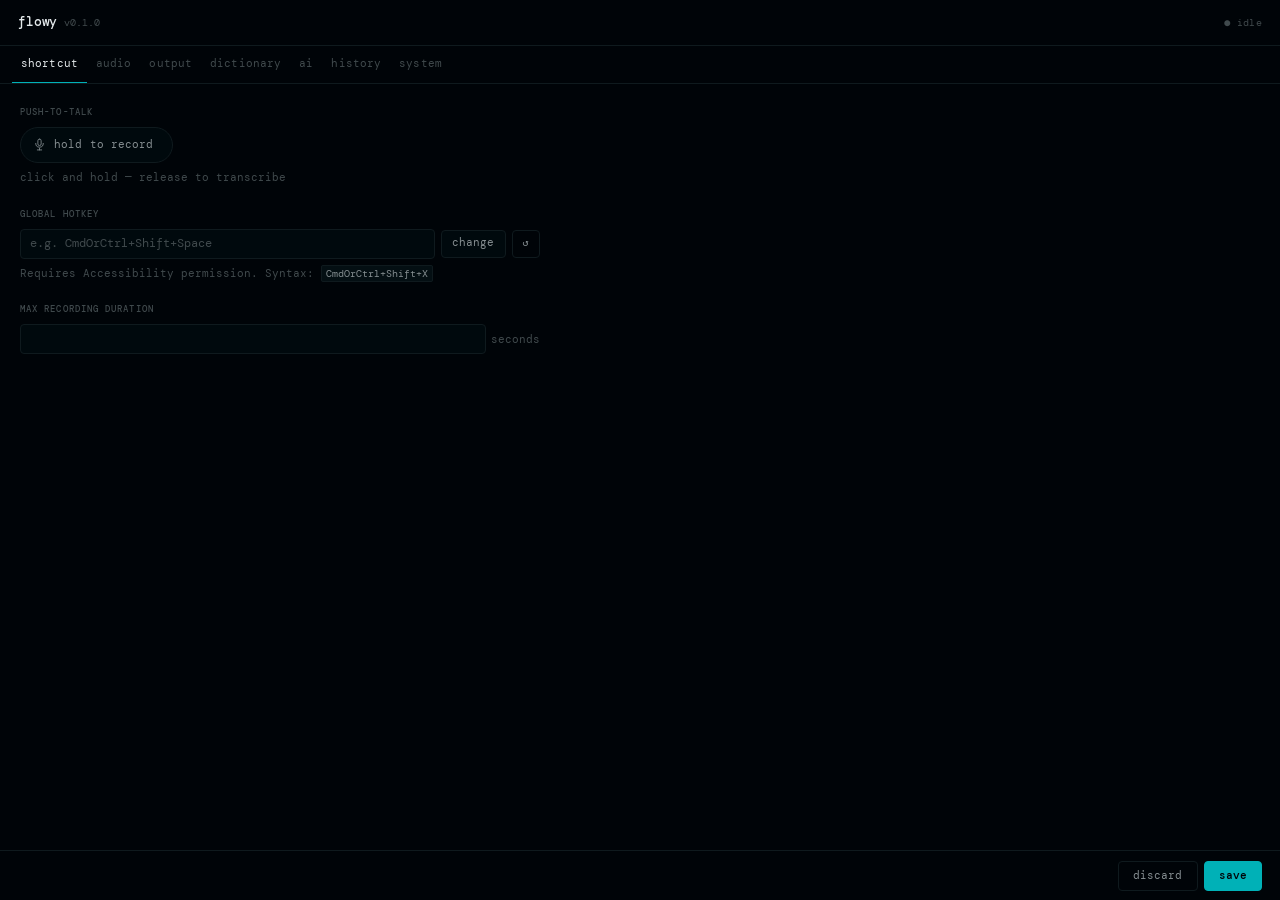
==== commit dda53d30: "feat: product visual revamp" ====
--- a/frontend/index.html
+++ b/frontend/index.html
@@ -3,7 +3,7 @@
 <head>
   <meta charset="UTF-8" />
   <meta name="viewport" content="width=device-width, initial-scale=1.0" />
-  <title>Flowey</title>
+  <title>Flowy</title>
   <link rel="preconnect" href="https://fonts.googleapis.com">
   <link rel="preconnect" href="https://fonts.gstatic.com" crossorigin>
   <link href="https://fonts.googleapis.com/css2?family=DM+Mono:ital,wght@0,300;0,400;0,500;1,400&display=swap" rel="stylesheet">
@@ -15,7 +15,7 @@
   <!-- ── Brand bar ─────────────────────────────────────────── -->
   <div class="brand-bar">
     <div class="brand-left">
-      <span class="app-name">flowey</span>
+      <span class="app-name">flowy</span>
       <span class="app-version">v0.1.0</span>
     </div>
     <span id="status-badge" class="status-badge idle">idle</span>
@@ -43,13 +43,13 @@
 
       <div id="perm-accessibility" class="callout callout-warn" style="display:none">
         <strong>Accessibility permission required</strong> for the global hotkey.
-        Grant access in System Settings → Privacy &amp; Security → Accessibility, then restart Flowey.
+        Grant access in System Settings → Privacy &amp; Security → Accessibility, then restart Flowy.
         <br><a href="#" id="perm-open-accessibility">Open Accessibility Settings →</a>
       </div>
 
       <div id="perm-speech" class="callout callout-warn" style="display:none">
         <strong>Speech Recognition not authorized.</strong>
-        Enable Flowey in System Settings → Privacy &amp; Security → Speech Recognition.
+        Enable Flowy in System Settings → Privacy &amp; Security → Speech Recognition.
       </div>
 
       <div class="field-group">
@@ -60,6 +60,13 @@
               <rect x="9" y="2" width="6" height="12" rx="3"/>
               <path d="M5 10a7 7 0 0 0 14 0M12 19v3M8 22h8"/>
             </svg>
+            <div class="ptt-waves" aria-hidden="true">
+              <span class="ptt-wave-b" style="--d:0.5s;--dl:0.00s"></span>
+              <span class="ptt-wave-b" style="--d:0.6s;--dl:0.10s"></span>
+              <span class="ptt-wave-b" style="--d:0.4s;--dl:0.20s"></span>
+              <span class="ptt-wave-b" style="--d:0.7s;--dl:0.05s"></span>
+              <span class="ptt-wave-b" style="--d:0.5s;--dl:0.15s"></span>
+            </div>
             <span id="ptt-label">hold to record</span>
           </button>
         </div>
@@ -207,7 +214,7 @@
         <label class="field-label">startup</label>
         <label class="toggle-row">
           <input id="autostart" type="checkbox" />
-          <span class="toggle-label">launch flowey at login</span>
+          <span class="toggle-label">launch flowy at login</span>
         </label>
         <p class="hint">runs silently in the background at system startup</p>
       </div>
@@ -224,7 +231,7 @@
 
       <div class="field-group">
         <label class="field-label">about</label>
-        <p class="about-line">flowey <span class="about-version">v0.1.0</span> · local speech-to-text · MIT license</p>
+        <p class="about-line">flowy <span class="about-version">v0.1.0</span> · local speech-to-text · MIT license</p>
       </div>
     </section>
 
--- a/frontend/style.css
+++ b/frontend/style.css
@@ -1,41 +1,46 @@
-/* ── Reset ───────────────────────────────────────────────────── */
+/* Hallmark · component: app-settings · genre: atmospheric · theme: custom (bold ocean flow)
+ * paper: oklch(10% 0.025 220) · accent: oklch(64% 0.23 195)
+ * states: default · hover · focus · active · disabled · recording · transcribing · error
+ */
+
+/* ── Reset ───────────────────────────────────────────── */
 *, *::before, *::after { box-sizing: border-box; margin: 0; padding: 0; }
 
-/* ── Tokens ──────────────────────────────────────────────────── */
+/* ── Tokens ──────────────────────────────────────────── */
 :root {
-  --bg:         #080909;
-  --surface:    #0d0f0d;
-  --surface-2:  #121412;
-  --border:     #1c1f1c;
-  --border-2:   #242724;
-
-  --text:       #dddad3;
-  --text-2:     #8d8d87;
-  --muted:      #4a4e46;
-
-  --accent:     #5fdf78;
-  --accent-dim: rgba(95, 223, 120, 0.05);
-  --accent-mid: rgba(95, 223, 120, 0.10);
-  --accent-glow: rgba(95, 223, 120, 0.16);
-
-  --danger:     #d06060;
-  --danger-dim: rgba(208, 96, 96, 0.07);
-  --warn:       #c09040;
-  --info:       #5090b8;
-  --info-dim:   rgba(80, 144, 184, 0.06);
-
-  --font: 'DM Mono', 'JetBrains Mono', 'Fira Code', monospace;
-
-  --brand-h:  42px;
+  --bg:         oklch(10% 0.025 220);
+  --surface:    oklch(13% 0.022 220);
+  --surface-2:  oklch(16% 0.020 220);
+  --border:     oklch(21% 0.018 220);
+  --border-2:   oklch(27% 0.016 220);
+
+  --text:       oklch(93% 0.007 220);
+  --text-2:     oklch(64% 0.012 220);
+  --muted:      oklch(40% 0.014 220);
+
+  --accent:     oklch(64% 0.23  195);
+  --accent-dim: oklch(64% 0.23  195 / 0.06);
+  --accent-mid: oklch(64% 0.23  195 / 0.12);
+  --accent-glow: oklch(64% 0.23 195 / 0.18);
+
+  --danger:     oklch(58% 0.18 20);
+  --danger-dim: oklch(58% 0.18 20 / 0.07);
+  --warn:       oklch(72% 0.14 65);
+  --info:       oklch(60% 0.14 230);
+  --info-dim:   oklch(60% 0.14 230 / 0.07);
+
+  --font:       'DM Mono', 'JetBrains Mono', 'Fira Code', monospace;
+
+  --brand-h:  46px;
   --nav-h:    38px;
   --footer-h: 50px;
-  --radius:   3px;
+  --radius:   4px;
 
   text-rendering: optimizeLegibility;
   -webkit-font-smoothing: antialiased;
 }
 
-/* ── Base ────────────────────────────────────────────────────── */
+/* ── Base ────────────────────────────────────────────── */
 html, body {
   background: var(--bg);
   color: var(--text);
@@ -48,7 +53,7 @@
 
 ::selection { background: var(--accent-mid); color: var(--text); }
 
-/* ── Shell ───────────────────────────────────────────────────── */
+/* ── Shell ───────────────────────────────────────────── */
 .shell {
   display: flex;
   flex-direction: column;
@@ -56,7 +61,7 @@
   overflow: hidden;
 }
 
-/* ── Brand bar ───────────────────────────────────────────────── */
+/* ── Brand bar ───────────────────────────────────────── */
 .brand-bar {
   height: var(--brand-h);
   min-height: var(--brand-h);
@@ -66,6 +71,38 @@
   padding: 0 18px;
   border-bottom: 1px solid var(--border);
   flex-shrink: 0;
+  position: relative;
+  overflow: hidden;
+}
+
+/* Subtle animated wave on brand bar bottom edge */
+.brand-bar::after {
+  content: "";
+  position: absolute;
+  bottom: 0; left: -100%;
+  width: 300%;
+  height: 1px;
+  background: linear-gradient(
+    90deg,
+    transparent 0%,
+    var(--accent) 30%,
+    var(--accent) 40%,
+    transparent 60%,
+    transparent 100%
+  );
+  opacity: 0;
+  animation: brand-wave 6s ease-in-out infinite;
+}
+
+@keyframes brand-wave {
+  0%   { left: -100%; opacity: 0; }
+  20%  { opacity: 0.6; }
+  80%  { opacity: 0.6; }
+  100% { left: 100%;  opacity: 0; }
+}
+
+@media (prefers-reduced-motion: reduce) {
+  .brand-bar::after { animation: none; }
 }
 
 .brand-left {
@@ -75,7 +112,7 @@
 }
 
 .app-name {
-  font-size: 12.5px;
+  font-size: 13px;
   font-weight: 500;
   color: var(--text);
   letter-spacing: -0.01em;
@@ -86,7 +123,7 @@
   color: var(--muted);
 }
 
-/* ── Status badge ────────────────────────────────────────────── */
+/* ── Status badge ────────────────────────────────────── */
 .status-badge {
   font-size: 10px;
   letter-spacing: 0.03em;
@@ -97,11 +134,11 @@
 
 .status-badge.idle         { color: var(--muted); }
 .status-badge.recording    { color: var(--danger); animation: blink 1s ease-in-out infinite; }
-.status-badge.transcribing { color: var(--warn);   animation: blink 0.8s ease-in-out infinite; }
-
-@keyframes blink { 0%, 100% { opacity: 1; } 50% { opacity: 0.38; } }
-
-/* ── Nav bar ─────────────────────────────────────────────────── */
+.status-badge.transcribing { color: var(--accent); animation: blink 0.8s ease-in-out infinite; }
+
+@keyframes blink { 0%, 100% { opacity: 1; } 50% { opacity: 0.35; } }
+
+/* ── Nav bar ─────────────────────────────────────────── */
 .nav-bar {
   height: var(--nav-h);
   min-height: var(--nav-h);
@@ -125,28 +162,35 @@
   font-size: 11px;
   color: var(--muted);
   cursor: pointer;
-  border-bottom: 1.5px solid transparent;
-  margin-bottom: -1px; /* overlap parent border */
-  transition: color 0.1s, border-color 0.1s;
+  border-bottom: 2px solid transparent;
+  margin-bottom: -1px;
+  transition: color 0.12s, border-color 0.15s;
   white-space: nowrap;
   letter-spacing: 0.01em;
+  position: relative;
 }
 
 .nav-item:hover { color: var(--text-2); }
+
+.nav-item:focus-visible {
+  outline: 2px solid var(--accent);
+  outline-offset: -2px;
+  border-radius: 2px;
+}
 
 .nav-item.active {
   color: var(--text);
   border-bottom-color: var(--accent);
 }
 
-/* ── Content ─────────────────────────────────────────────────── */
+/* ── Content ─────────────────────────────────────────── */
 .content {
   flex: 1;
   overflow-y: auto;
   padding: 22px 20px 18px;
 }
 
-/* ── Panels ──────────────────────────────────────────────────── */
+/* ── Panels ──────────────────────────────────────────── */
 .panel {
   display: none;
   flex-direction: column;
@@ -156,36 +200,36 @@
 
 .panel.active {
   display: flex;
-  animation: fade-in 0.12s ease-out;
+  animation: fade-in 0.14s ease-out;
 }
 
 @keyframes fade-in {
-  from { opacity: 0; transform: translateY(3px); }
+  from { opacity: 0; transform: translateY(4px); }
   to   { opacity: 1; transform: none; }
 }
 
-/* ── Field groups ────────────────────────────────────────────── */
+/* ── Field groups ────────────────────────────────────── */
 .field-group {
   display: flex;
   flex-direction: column;
-  gap: 6px;
+  gap: 7px;
 }
 
 .field-label {
-  font-size: 9.5px;
+  font-size: 9px;
   font-weight: 500;
   text-transform: uppercase;
-  letter-spacing: 0.10em;
+  letter-spacing: 0.12em;
   color: var(--muted);
   user-select: none;
 }
 
-/* ── Inputs ──────────────────────────────────────────────────── */
+/* ── Inputs ──────────────────────────────────────────── */
 input[type="text"],
 input[type="number"],
 select {
   background: var(--surface);
-  border: 1px solid var(--border-2);
+  border: 1px solid var(--border);
   border-radius: var(--radius);
   color: var(--text);
   font: 11.5px/1 var(--font);
@@ -199,13 +243,16 @@
 }
 
 input:focus,
-select:focus { border-color: var(--accent); box-shadow: 0 0 0 2px var(--accent-glow); }
+select:focus {
+  border-color: var(--accent);
+  box-shadow: 0 0 0 2px var(--accent-glow);
+}
 
 input::placeholder { color: var(--muted); }
 
 select {
   cursor: pointer;
-  background-image: url("data:image/svg+xml,%3Csvg xmlns='http://www.w3.org/2000/svg' width='10' height='6' viewBox='0 0 10 6'%3E%3Cpath d='M1 1l4 4 4-4' stroke='%234a4e46' stroke-width='1.3' stroke-linecap='round' stroke-linejoin='round' fill='none'/%3E%3C/svg%3E");
+  background-image: url("data:image/svg+xml,%3Csvg xmlns='http://www.w3.org/2000/svg' width='10' height='6' viewBox='0 0 10 6'%3E%3Cpath d='M1 1l4 4 4-4' stroke='%2340444a' stroke-width='1.3' stroke-linecap='round' stroke-linejoin='round' fill='none'/%3E%3C/svg%3E");
   background-repeat: no-repeat;
   background-position: right 9px center;
   padding-right: 26px;
@@ -215,7 +262,7 @@
 
 textarea {
   background: var(--surface);
-  border: 1px solid var(--border-2);
+  border: 1px solid var(--border);
   border-radius: var(--radius);
   color: var(--text);
   font: 11px/1.55 var(--font);
@@ -228,16 +275,19 @@
   transition: border-color 0.12s, box-shadow 0.12s;
 }
 
-textarea:focus { border-color: var(--accent); box-shadow: 0 0 0 2px var(--accent-glow); }
-
-/* ── Rows ────────────────────────────────────────────────────── */
+textarea:focus {
+  border-color: var(--accent);
+  box-shadow: 0 0 0 2px var(--accent-glow);
+}
+
+/* ── Rows ────────────────────────────────────────────── */
 .row        { display: flex; gap: 6px; align-items: center; }
 .row input,
 .row select { flex: 1; }
 .row-compact { gap: 5px; }
 .unit { color: var(--muted); font-size: 11px; white-space: nowrap; flex-shrink: 0; }
 
-/* ── Buttons ─────────────────────────────────────────────────── */
+/* ── Buttons ─────────────────────────────────────────── */
 .btn {
   display: inline-flex;
   align-items: center;
@@ -247,25 +297,28 @@
   border-radius: var(--radius);
   font: 400 11px/1 var(--font);
   cursor: pointer;
-  border: 1px solid var(--border-2);
+  border: 1px solid var(--border);
   letter-spacing: 0.01em;
   white-space: nowrap;
-  transition: background 0.1s, color 0.1s, opacity 0.1s;
+  transition: background 0.12s, color 0.12s, opacity 0.12s;
 }
 
 .btn.primary {
   background: var(--accent);
   border-color: var(--accent);
-  color: #051008;
+  color: oklch(10% 0.025 220);
   font-weight: 500;
 }
 .btn.primary:hover { opacity: 0.82; }
+.btn.primary:focus-visible { outline: 2px solid var(--accent); outline-offset: 2px; }
+.btn.primary:active { opacity: 0.72; }
 
 .btn.ghost {
   background: transparent;
   color: var(--text-2);
 }
 .btn.ghost:hover { background: var(--surface-2); color: var(--text); }
+.btn.ghost:focus-visible { outline: 2px solid var(--accent); outline-offset: 2px; }
 
 /* Small buttons */
 .btn-sm {
@@ -276,24 +329,27 @@
   padding: 0 10px;
   border-radius: var(--radius);
   background: var(--surface);
-  border: 1px solid var(--border-2);
+  border: 1px solid var(--border);
   color: var(--text-2);
   cursor: pointer;
   font: 400 10.5px/1 var(--font);
   letter-spacing: 0.01em;
   white-space: nowrap;
-  transition: background 0.1s, color 0.1s, border-color 0.1s;
+  transition: background 0.12s, color 0.12s, border-color 0.12s;
 }
 
 .btn-sm:hover { background: var(--surface-2); color: var(--text); }
+.btn-sm:focus-visible { outline: 2px solid var(--accent); outline-offset: 2px; }
+.btn-sm:active { background: var(--border); }
 
 .btn-sm.ghost { background: transparent; border-color: var(--border); }
 .btn-sm.ghost:hover { background: var(--surface); }
 
 .btn-sm.danger, .btn.danger { color: var(--danger); }
-.btn-sm.danger:hover { background: var(--danger-dim); border-color: rgba(208,96,96,0.18); }
-
-/* ── Hints ───────────────────────────────────────────────────── */
+.btn-sm.danger:hover { background: var(--danger-dim); border-color: oklch(58% 0.18 20 / 0.22); }
+.btn-sm.danger:focus-visible { outline: 2px solid var(--danger); outline-offset: 2px; }
+
+/* ── Hints ───────────────────────────────────────────── */
 .hint { color: var(--muted); font-size: 10.5px; line-height: 1.5; }
 .hint strong { color: var(--text-2); }
 
@@ -311,14 +367,14 @@
   font-family: var(--font);
   font-size: 10px;
   background: var(--surface-2);
-  border: 1px solid var(--border-2);
+  border: 1px solid var(--border);
   border-bottom: 2px solid var(--border-2);
   border-radius: 2px;
   padding: 1px 5px;
   color: var(--text-2);
 }
 
-/* ── Callouts ────────────────────────────────────────────────── */
+/* ── Callouts ────────────────────────────────────────── */
 .callout {
   padding: 9px 12px;
   border-left: 2px solid var(--accent);
@@ -337,23 +393,23 @@
 
 .callout-info { border-left-color: var(--info); color: var(--text-2); }
 
-/* ── Inline status ───────────────────────────────────────────── */
+/* ── Inline status ───────────────────────────────────── */
 .inline-status { font-size: 10.5px; min-height: 14px; color: var(--muted); }
-.inline-status.ok  { color: var(--accent); }
-.inline-status.err { color: var(--danger); }
-.inline-status.warn { color: var(--warn);  }
-
-/* ── PTT button ──────────────────────────────────────────────── */
+.inline-status.ok   { color: var(--accent); }
+.inline-status.err  { color: var(--danger); }
+.inline-status.warn { color: var(--warn); }
+
+/* ── PTT button ──────────────────────────────────────── */
 .ptt-wrap { display: flex; flex-direction: column; gap: 6px; }
 
 .ptt-btn {
   display: inline-flex;
   align-items: center;
-  gap: 7px;
-  height: 34px;
-  padding: 0 16px 0 11px;
+  gap: 8px;
+  height: 36px;
+  padding: 0 18px 0 12px;
   border-radius: 99px;
-  border: 1px solid var(--border-2);
+  border: 1px solid var(--border);
   background: var(--surface);
   color: var(--text-2);
   cursor: pointer;
@@ -362,7 +418,7 @@
   align-self: flex-start;
   user-select: none;
   -webkit-user-select: none;
-  transition: background 0.1s, border-color 0.1s, color 0.1s, box-shadow 0.1s;
+  transition: background 0.12s, border-color 0.15s, color 0.12s, box-shadow 0.15s;
 }
 
 .ptt-btn:hover {
@@ -371,24 +427,53 @@
   background: var(--accent-dim);
 }
 
+.ptt-btn:focus-visible {
+  outline: 2px solid var(--accent);
+  outline-offset: 2px;
+}
+
 .ptt-btn:active,
 .ptt-btn.recording {
-  background: rgba(208, 96, 96, 0.07);
-  border-color: rgba(208, 96, 96, 0.35);
-  color: #e08080;
-  box-shadow: 0 0 0 3px rgba(208, 96, 96, 0.06);
+  background: var(--danger-dim);
+  border-color: oklch(58% 0.18 20 / 0.38);
+  color: var(--danger);
+  box-shadow: 0 0 0 3px oklch(58% 0.18 20 / 0.08);
 }
 
 .ptt-icon { width: 13px; height: 13px; flex-shrink: 0; }
 
-/* ── Hotkey row ──────────────────────────────────────────────── */
+/* Wave bars inside PTT recording state */
+.ptt-waves {
+  display: none;
+  align-items: center;
+  gap: 2px;
+  height: 14px;
+}
+
+.ptt-btn.recording .ptt-waves { display: flex; }
+.ptt-btn.recording .ptt-icon  { display: none; }
+
+.ptt-wave-b {
+  width: 2px;
+  height: 4px;
+  border-radius: 1px;
+  background: currentColor;
+  transform-origin: center;
+  animation: ptt-bar var(--d) ease-in-out infinite alternate var(--dl);
+}
+@keyframes ptt-bar {
+  from { transform: scaleY(0.25); }
+  to   { transform: scaleY(1); }
+}
+
+/* ── Hotkey row ──────────────────────────────────────── */
 .hotkey-row { display: flex; gap: 6px; align-items: center; }
 .hotkey-row input { flex: 1; }
 
 .recording-hint { display: flex; align-items: center; gap: 4px; }
 .key-preview { color: var(--accent); font-size: 10.5px; }
 
-/* ── Radio group ─────────────────────────────────────────────── */
+/* ── Radio group ─────────────────────────────────────── */
 .radio-group { display: flex; flex-direction: column; gap: 4px; }
 
 .radio-item {
@@ -399,7 +484,7 @@
   border-radius: var(--radius);
   cursor: pointer;
   padding: 9px 10px;
-  transition: border-color 0.1s, background 0.1s;
+  transition: border-color 0.12s, background 0.12s;
 }
 
 .radio-item:hover:not(:has(input:checked)) {
@@ -408,7 +493,7 @@
 }
 
 .radio-item:has(input:checked) {
-  border-color: rgba(95, 223, 120, 0.22);
+  border-color: oklch(64% 0.23 195 / 0.24);
   background: var(--accent-dim);
 }
 
@@ -425,7 +510,7 @@
 .radio-label strong { font-size: 11.5px; font-weight: 500; color: var(--text); }
 .radio-sub { color: var(--muted); font-size: 10.5px; line-height: 1.4; }
 
-/* ── Toggle ──────────────────────────────────────────────────── */
+/* ── Toggle ──────────────────────────────────────────── */
 .toggle-row { display: flex; align-items: center; gap: 8px; cursor: pointer; }
 
 .toggle-row input[type="checkbox"] {
@@ -438,7 +523,7 @@
 
 .toggle-label { font-size: 11.5px; color: var(--text); }
 
-/* ── Dictionary ──────────────────────────────────────────────── */
+/* ── Dictionary ──────────────────────────────────────── */
 .dict-toolbar { display: flex; gap: 5px; }
 
 #dict-entries { display: flex; flex-direction: column; gap: 4px; margin-top: 2px; }
@@ -455,16 +540,13 @@
   color: var(--muted);
   cursor: pointer;
   font-size: 10px;
-  width: 28px;
-  height: 28px;
-  display: flex;
-  align-items: center;
-  justify-content: center;
+  width: 28px; height: 28px;
+  display: flex; align-items: center; justify-content: center;
   flex-shrink: 0;
   transition: background 0.1s, color 0.1s, border-color 0.1s;
 }
-
-.dict-del:hover { background: var(--danger-dim); color: var(--danger); border-color: rgba(208,96,96,0.18); }
+.dict-del:hover { background: var(--danger-dim); color: var(--danger); border-color: oklch(58% 0.18 20 / 0.22); }
+.dict-del:focus-visible { outline: 2px solid var(--danger); outline-offset: 2px; }
 
 .dict-test-row {
   display: flex;
@@ -477,10 +559,10 @@
 
 .dict-test-label {
   color: var(--muted);
-  font-size: 9.5px;
+  font-size: 9px;
   font-weight: 500;
   text-transform: uppercase;
-  letter-spacing: 0.09em;
+  letter-spacing: 0.1em;
   white-space: nowrap;
   flex-shrink: 0;
 }
@@ -488,8 +570,7 @@
 .dict-test-row input { flex: 1; min-width: 0; }
 
 .dict-test-output {
-  flex: 1;
-  min-width: 0;
+  flex: 1; min-width: 0;
   color: var(--accent);
   font-size: 11px;
   overflow: hidden;
@@ -497,7 +578,7 @@
   white-space: nowrap;
 }
 
-/* ── History ─────────────────────────────────────────────────── */
+/* ── History ─────────────────────────────────────────── */
 .history-toolbar {
   display: flex;
   align-items: center;
@@ -523,8 +604,7 @@
 .history-item:hover { border-color: var(--border-2); }
 
 .history-text {
-  flex: 1;
-  min-width: 0;
+  flex: 1; min-width: 0;
   word-break: break-word;
   font-size: 11.5px;
   line-height: 1.5;
@@ -539,17 +619,16 @@
   font: 10px/1 var(--font);
   height: 20px;
   padding: 0 7px;
-  display: flex;
-  align-items: center;
+  display: flex; align-items: center;
   flex-shrink: 0;
   transition: color 0.1s, border-color 0.1s, background 0.1s;
 }
-
 .history-copy:hover {
   color: var(--accent);
-  border-color: rgba(95,223,120,0.22);
+  border-color: oklch(64% 0.23 195 / 0.24);
   background: var(--accent-dim);
 }
+.history-copy:focus-visible { outline: 2px solid var(--accent); outline-offset: 1px; }
 
 .empty-state {
   color: var(--muted);
@@ -559,7 +638,7 @@
   line-height: 1.6;
 }
 
-/* ── About / System ──────────────────────────────────────────── */
+/* ── About / System ──────────────────────────────────── */
 .about-line { font-size: 11.5px; color: var(--text-2); }
 .about-version { color: var(--muted); }
 
@@ -573,7 +652,7 @@
   word-break: break-all;
 }
 
-/* ── Footer ──────────────────────────────────────────────────── */
+/* ── Footer ──────────────────────────────────────────── */
 .footer {
   height: var(--footer-h);
   min-height: var(--footer-h);
@@ -591,11 +670,11 @@
 .save-status.ok  { color: var(--accent); }
 .save-status.err { color: var(--danger); }
 
-/* ── Scrollbar ───────────────────────────────────────────────── */
+/* ── Scrollbar ───────────────────────────────────────── */
 ::-webkit-scrollbar       { width: 3px; height: 3px; }
 ::-webkit-scrollbar-track { background: transparent; }
-::-webkit-scrollbar-thumb { background: var(--border-2); border-radius: 2px; }
-::-webkit-scrollbar-thumb:hover { background: var(--muted); }
-
-/* ── Legacy in-window recording overlay — HIDDEN (floating overlay handles this) ── */
+::-webkit-scrollbar-thumb { background: var(--border); border-radius: 2px; }
+::-webkit-scrollbar-thumb:hover { background: var(--border-2); }
+
+/* ── Legacy in-window recording overlay — hidden ──────── */
 .rec-overlay { display: none !important; }
